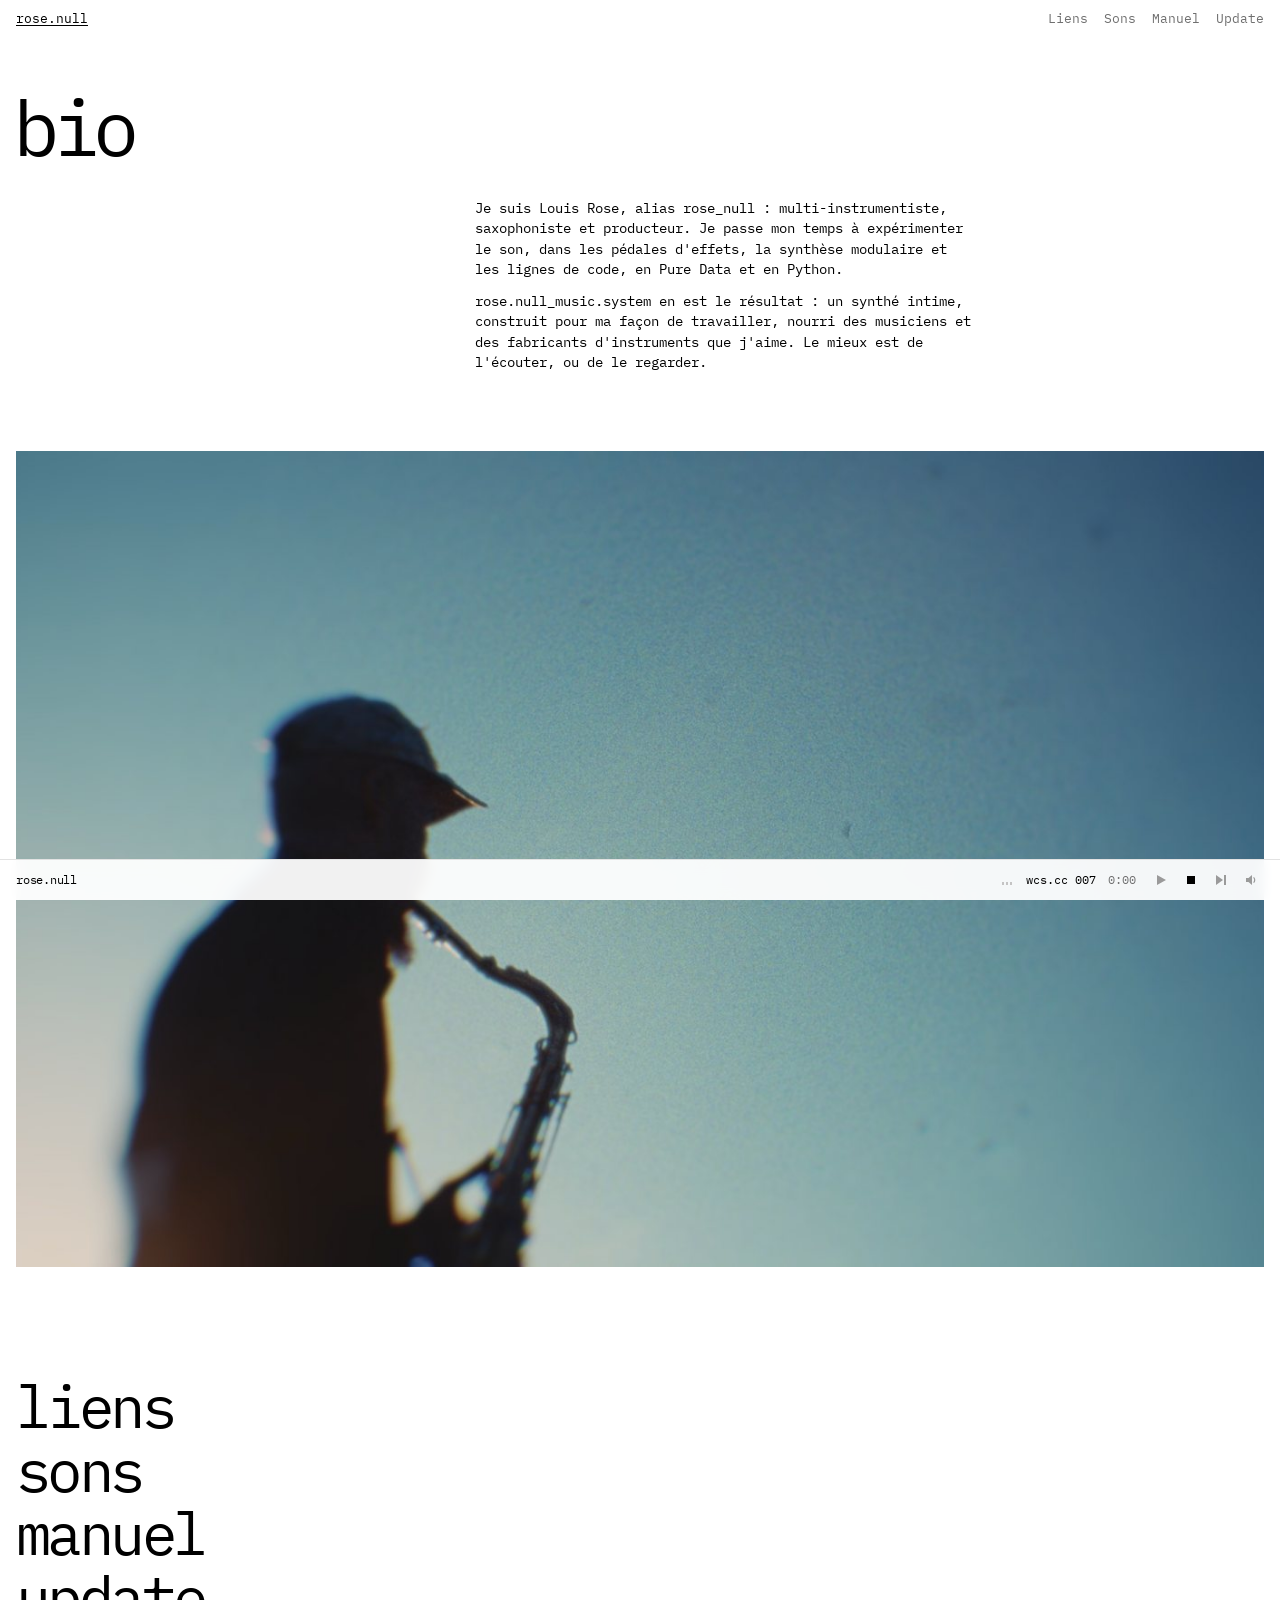
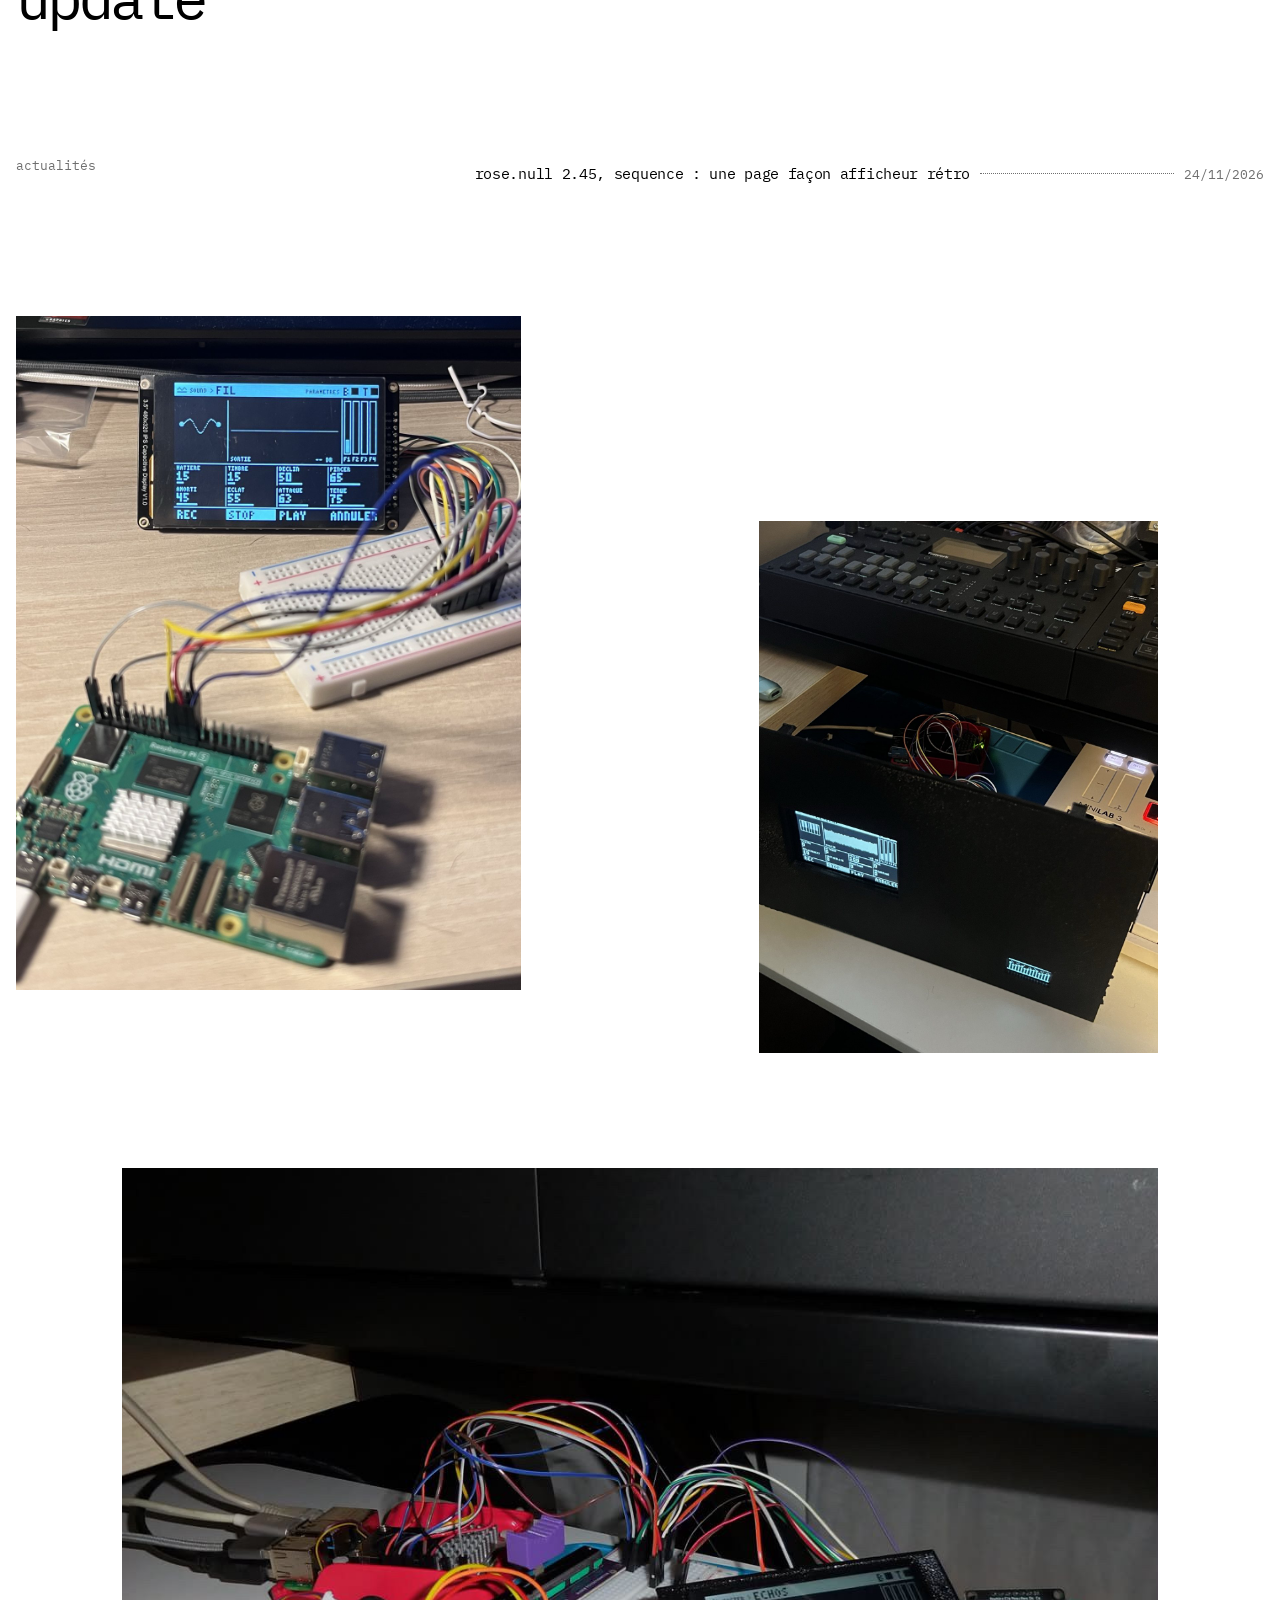
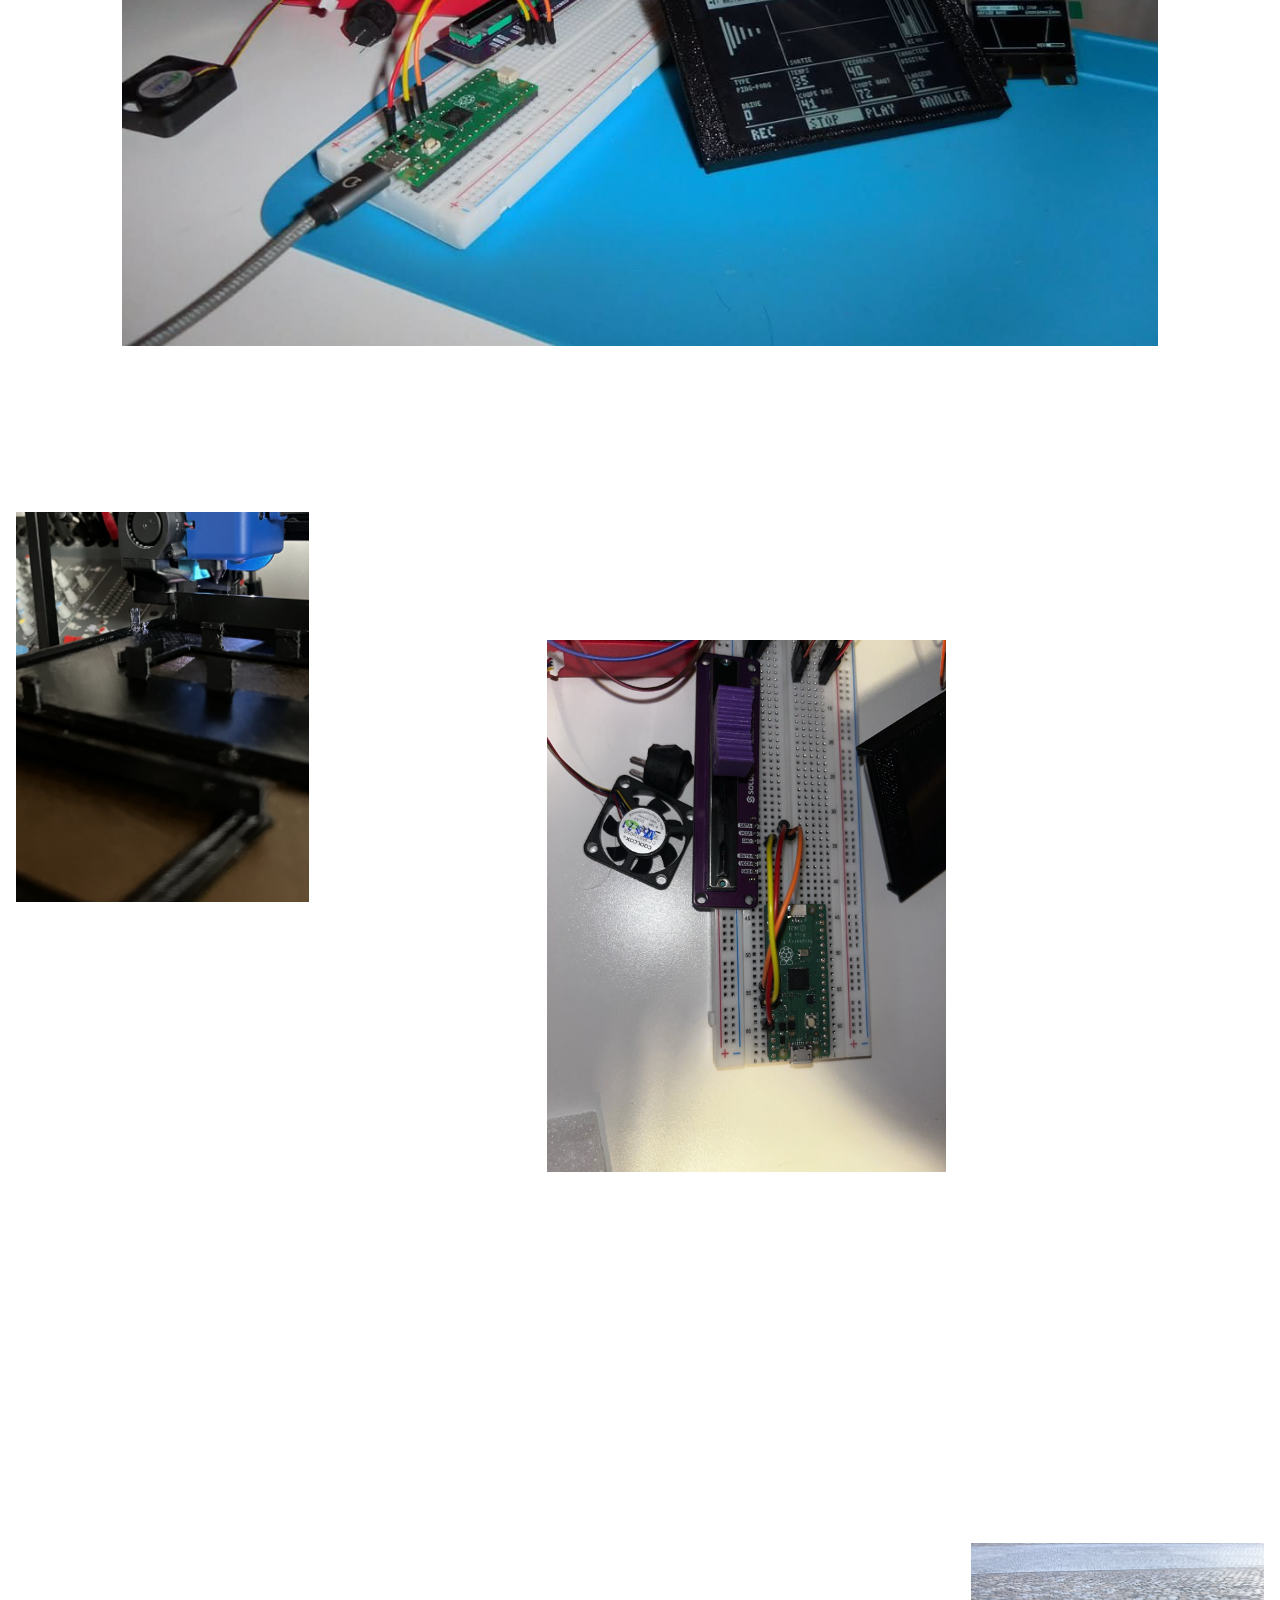
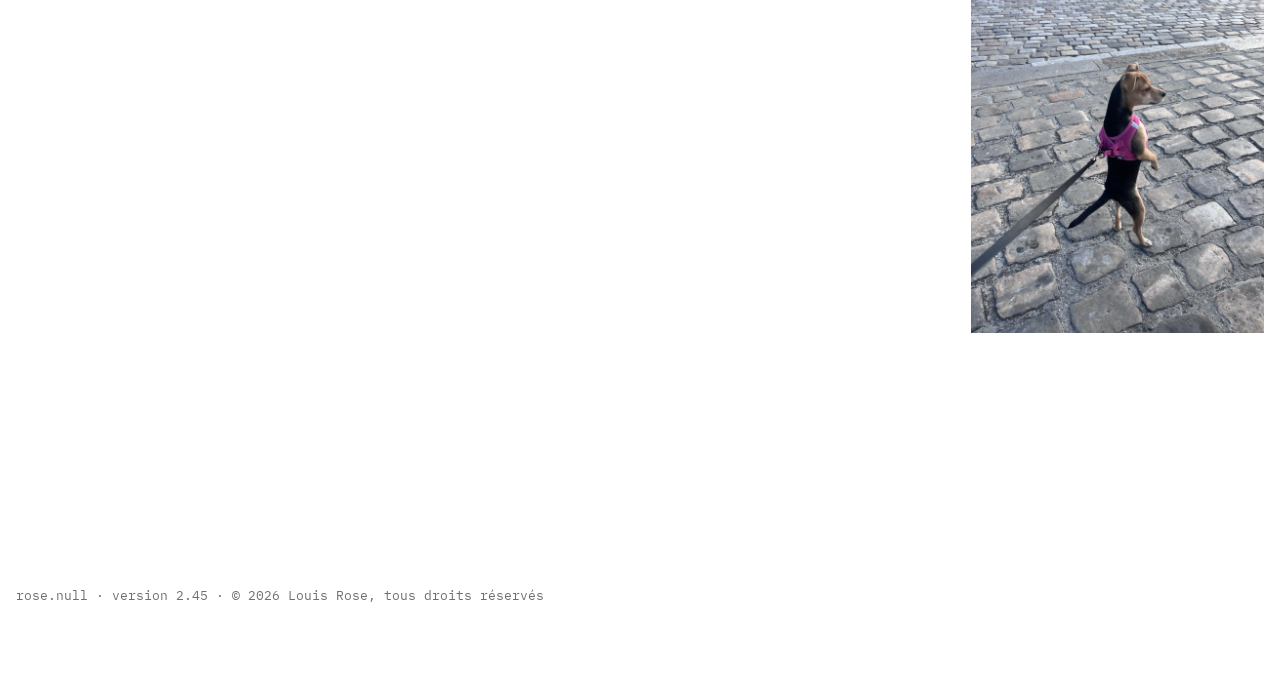
==== index.html @ 9fb41ffb "Site : vidéo Minor Proof, Lithium Radio Takeover Co-Authored-By: Claude Opus 5.5 <noreply@anthropic." ====
<!doctype html>
<html lang="fr">
<head>
<meta charset="utf-8">
<meta name="viewport" content="width=device-width, initial-scale=1, viewport-fit=cover">
<title>rose.null</title>
<meta name="description" content="rose.null : Louis Rose, musique et instrument en Pure Data.">
<meta name="robots" content="noai, noimageai">
<link rel="preconnect" href="https://fonts.googleapis.com"><link rel="preconnect" href="https://fonts.gstatic.com" crossorigin>
<link rel="stylesheet" href="https://fonts.googleapis.com/css2?family=IBM+Plex+Mono:ital,wght@0,400;0,600;1,400&display=swap">
<link rel="stylesheet" href="site.css?v=f50986a5">
</head>
<body>
<header class="haut"><nav aria-label="Pages"><a href="./" aria-current="page">rose.null</a><a href="./liens/">Liens</a><a href="./sons/">Sons</a><a href="./manuel/">Manuel</a><a href="./update/">Update</a></nav></header>
<style>
.barre-son { position: fixed; z-index: 30; left: 0; right: 0; bottom: 0; background: rgba(255,255,255,.94); -webkit-backdrop-filter: blur(6px); backdrop-filter: blur(6px);
  font-family: "IBM Plex Mono", ui-monospace, Consolas, monospace; font-size: 12px; color: #707070; box-shadow: 0 -1px 0 #e2e2e2;
  padding: 9px max(16px, env(safe-area-inset-right, 0px)) calc(9px + env(safe-area-inset-bottom, 0px)) max(16px, env(safe-area-inset-left, 0px)) }
.barre-son .fil { position: absolute; left: 0; top: -1px; height: 1px; width: 0; background: #ff5b1f; transition: width .25s linear }
.barre-son .in { max-width: 1320px; margin: 0 auto; display: flex; gap: 14px; align-items: center }
.barre-son .maison { color: #000; text-decoration: none; letter-spacing: -.02em }
.barre-son .maison:hover, .barre-son .maison:focus-visible { text-decoration: underline; text-underline-offset: 2px; outline: none }
.barre-son .lect { display: flex; align-items: center; gap: 12px; flex: 1; min-width: 0; justify-content: flex-end }
.barre-son .eq { display: inline-flex; gap: 2px; align-items: flex-end; height: 10px; width: 12px; flex: none }
.barre-son .eq i { display: block; width: 2px; height: 3px; background: #c4c4c4 }
.barre-son.joue .eq i { background: #000; animation: eq 0.9s ease-in-out infinite alternate }
.barre-son.joue .eq i:nth-child(2) { animation-duration: .7s } .barre-son.joue .eq i:nth-child(3) { animation-duration: 1.1s }
@keyframes eq { 0% { height: 2px } 100% { height: 10px } }
.barre-son .t { color: #000; min-width: 0; overflow: hidden; text-overflow: ellipsis; white-space: nowrap }
.barre-son .h { font-variant-numeric: tabular-nums; flex: none }
.barre-son .cmd { display: inline-flex; gap: 4px; flex: none }
.barre-son button { width: 26px; height: 22px; display: inline-grid; place-items: center; background: none; border: 0; padding: 0; color: #9a9a9a; cursor: pointer }
.barre-son button svg { width: 12px; height: 12px; fill: currentColor }
.barre-son button:hover, .barre-son button.on { color: #000 }
.barre-son button:focus-visible { outline: 1px solid #000 }
body { padding-bottom: calc(44px + env(safe-area-inset-bottom, 0px)) !important }
.ecran1 { height: calc(100svh - 44px - 40px - env(safe-area-inset-bottom, 0px)) !important }
@media (max-width: 520px) { .barre-son .h { display: none } }
@media (prefers-reduced-motion: reduce) { .barre-son.joue .eq i { animation: none; height: 7px } .barre-son .fil { transition: none } }
</style><div class="barre-son" role="region" aria-label="Accueil et son de fond"><span class="fil"></span><div class="in"><a class="maison" href="#" aria-label="Haut de la page">rose.null</a><div class="lect"><span class="eq" aria-hidden="true"><i></i><i></i><i></i></span><span class="t" aria-live="polite"></span><span class="h">0:00</span><span class="cmd"><button type="button" data-a="play" aria-label="Lecture" title="Lecture"><svg viewBox="0 0 12 12"><path d="M2 1l9 5-9 5z"/></svg></button><button type="button" data-a="stop" aria-label="Arrêt" title="Arrêt"><svg viewBox="0 0 12 12"><rect x="2" y="2" width="8" height="8"/></svg></button><button type="button" data-a="suivant" aria-label="Morceau suivant" title="Morceau suivant"><svg viewBox="0 0 12 12"><path d="M1 1l7 5-7 5z"/><rect x="9" y="1" width="2" height="10"/></svg></button><button type="button" data-a="muet" aria-label="Couper le son" title="Couper le son" aria-pressed="false"><svg viewBox="0 0 12 12"><path d="M1 4h2.5L7 1v10L3.5 8H1z"/><path d="M8.6 3.4a3.6 3.6 0 0 1 0 5.2" fill="none" stroke="currentColor" stroke-width="1.2"/></svg></button></span></div></div></div><script>(function () {
  var L = [{"f": "./medias/sons/wcs-cc-007.mp3", "t": "wcs.cc 007"}, {"f": "./medias/sons/wcs-cc-006.mp3", "t": "wcs.cc 006"}, {"f": "./medias/sons/wcs-cc-005.mp3", "t": "wcs.cc 005"}, {"f": "./medias/sons/wcs-cc-004.mp3", "t": "wcs.cc 004"}, {"f": "./medias/sons/vcs-cc-steam-004.mp3", "t": "vcs.cc steam 004"}, {"f": "./medias/sons/vcs-cc-reed-001.mp3", "t": "vcs.cc reed 001"}], z = document.querySelector('.barre-son'), t = z.querySelector('.t'), h = z.querySelector('.h'), fil = z.querySelector('.fil'), a = new Audio();
  a.preload = 'none'; a.volume = .55;
  function bt(n) { return z.querySelector('[data-a="' + n + '"]'); }
  function mn(x) { x = Math.max(0, Math.floor(x || 0)); return Math.floor(x / 60) + ':' + ('0' + x % 60).slice(-2); }
  var st = {}; try { st = JSON.parse(sessionStorage.getItem('rn-son-pos') || '{}'); } catch (e) {}
  var i = 0, reprise = st.t || 0, arret = false;
  try { arret = localStorage.getItem('rn-son') === 'off'; a.muted = localStorage.getItem('rn-son-muet') === '1'; } catch (e) {}
  function garde(k, v) { try { localStorage.setItem(k, v); } catch (e) {} }
  function charge(k) { i = (k + L.length) % L.length; a.src = L[i].f; t.textContent = L[i].t; h.textContent = '0:00'; fil.style.width = '0'; }
  function maj() { z.classList.toggle('joue', !a.paused); bt('play').classList.toggle('on', !a.paused); bt('stop').classList.toggle('on', a.paused);
    bt('muet').classList.toggle('on', a.muted); bt('muet').setAttribute('aria-pressed', String(a.muted)); }
  charge(st.i || 0); maj();
  a.addEventListener('loadedmetadata', function () { if (reprise && reprise < a.duration - 1) a.currentTime = reprise; reprise = 0; });
  a.addEventListener('timeupdate', function () { h.textContent = mn(a.currentTime) + (isFinite(a.duration) ? ' / ' + mn(a.duration) : '');
    fil.style.width = (isFinite(a.duration) && a.duration ? 100 * a.currentTime / a.duration : 0) + '%'; });
  a.addEventListener('ended', function () { charge(i + 1); a.play().catch(function () {}); });
  ['play', 'pause', 'volumechange'].forEach(function (ev) { a.addEventListener(ev, maj); });
  function lance() { if (!arret) a.play().catch(function () {}); }
  window.rnSon = { a: a, i: function () { return i; },
    joue: function (k, t) { arret = false; garde('rn-son', 'on'); if (k !== i) charge(k); if (t != null) { if (a.readyState > 0) a.currentTime = t; else reprise = t; } a.play().catch(function () {}); maj(); },
    stop: function () { arret = true; garde('rn-son', 'off'); a.pause(); a.currentTime = 0; maj(); } };
  function premier(e) { if (e.target.closest && e.target.closest('.barre-son button, [data-son]')) return;
    document.removeEventListener('pointerdown', premier, true); document.removeEventListener('keydown', premier, true); lance(); }
  document.addEventListener('pointerdown', premier, true); document.addEventListener('keydown', premier, true);
  lance();
  z.addEventListener('click', function (e) {
    var b = e.target.closest('button'); if (!b) return;
    var q = b.dataset.a;
    if (q === 'play') { arret = false; garde('rn-son', 'on'); a.play().catch(function () {}); }
    else if (q === 'stop') { arret = true; garde('rn-son', 'off'); a.pause(); a.currentTime = 0; }
    else if (q === 'suivant') { charge(i + 1); if (!arret) a.play().catch(function () {}); }
    else if (q === 'muet') { a.muted = !a.muted; garde('rn-son-muet', a.muted ? '1' : '0'); }
    maj();
  });
  window.addEventListener('pagehide', function () { try { sessionStorage.setItem('rn-son-pos', JSON.stringify({ i: i, t: a.currentTime })); } catch (e) {} });
})();</script><script>(function () {
  function media(e) { return e.target.closest && e.target.closest('img, video, audio, svg, .tab'); }
  document.addEventListener('contextmenu', function (e) { if (media(e)) e.preventDefault(); });
  document.addEventListener('dragstart', function (e) { if (media(e)) e.preventDefault(); });
})();</script>
<main class="acc">
<h1 class="cache">rose.null</h1>
<section class="sec" id="bio"><h2>bio</h2><div class="deux"><div></div><div><p>Je suis Louis Rose, alias rose_null : multi-instrumentiste, saxophoniste et producteur. Je passe mon temps à expérimenter le son, dans les pédales d&#x27;effets, la synthèse modulaire et les lignes de code, en Pure Data et en Python.</p><p>rose.null_music.system en est le résultat : un synthé intime, construit pour ma façon de travailler, nourri des musiciens et des fabricants d&#x27;instruments que j&#x27;aime. Le mieux est de l&#x27;écouter, ou de le regarder.</p></div></div></section>
<header class="ecran1"><figure class="photo"><a href="medias/photo-sax.jpg" target="_blank" rel="noopener" aria-label="Ouvrir en grand : Silhouette au saxophone"><img src="medias/photo-sax.jpg" alt="Silhouette au saxophone" loading="eager"></a></figure></header>
<nav class="ouv" aria-label="Pages"><ol class="sommaire"><li><a href="liens/" data-img="medias/liens/ecouter-01.jpg">liens</a></li><li><a href="sons/" data-img="">sons</a></li><li><a href="manuel/" data-img="[data-uri]">manuel</a></li><li><a href="update/" data-img="[data-uri]">update</a></li></ol></nav>
<section class="sec min" id="actualites"><div class="deux"><h2 class="etiq">actualités</h2><ol class="conduite"><li><a href="update/"><span class="k">rose.null 2.45, sequence : une page façon afficheur rétro</span><span class="pt"></span><span class="v">24/11/2026</span></a></li></ol></div></section>
<section class="pose" aria-label="Images"><figure class="q1"><a href="medias/prototype-ecran-pi5.jpg" target="_blank" rel="noopener" aria-label="Ouvrir en grand : Raspberry Pi 5 et écran 3,5 pouces"><img src="medias/prototype-ecran-pi5.jpg" alt="Raspberry Pi 5 et écran 3,5 pouces" loading="lazy"></a></figure><figure class="q2"><a href="medias/prototype-boitier.jpg" target="_blank" rel="noopener" aria-label="Ouvrir en grand : Le boîtier du prototype, écrans allumés, à côté du MiniLab 3"><img src="medias/prototype-boitier.jpg" alt="Le boîtier du prototype, écrans allumés, à côté du MiniLab 3" loading="lazy"></a></figure><figure class="q3"><a href="medias/prototype-montage-ecrans.jpg" target="_blank" rel="noopener" aria-label="Ouvrir en grand : Le montage complet : Raspberry Pi 5, Pico, fader, écran 3,5 pouces et écran 1,3 pouce"><img src="medias/prototype-montage-ecrans.jpg" alt="Le montage complet : Raspberry Pi 5, Pico, fader, écran 3,5 pouces et écran 1,3 pouce" loading="lazy"></a></figure><figure class="q4"><a href="medias/prototype-impression-3d.jpg" target="_blank" rel="noopener" aria-label="Ouvrir en grand : Impression 3D du boîtier"><img src="medias/prototype-impression-3d.jpg" alt="Impression 3D du boîtier" loading="lazy"></a></figure><figure class="q5"><a href="medias/prototype-fader-pico.jpg" target="_blank" rel="noopener" aria-label="Ouvrir en grand : Un fader relié au Raspberry Pi Pico, sur plaque d&#x27;essai"><img src="medias/prototype-fader-pico.jpg" alt="Un fader relié au Raspberry Pi Pico, sur plaque d&#x27;essai" loading="lazy"></a></figure><figure class="q6 vid"><a href="medias/video-glanes.mp4" target="_blank" rel="noopener" aria-label="Voir avec le son : Vidéo : LOOPER, les têtes GLANES sur la boucle"><video src="medias/video-glanes.mp4" autoplay muted loop playsinline preload="metadata" aria-hidden="true"></video></a></figure><figure class="q7"><a href="medias/photo-chien.jpg" target="_blank" rel="noopener" aria-label="Ouvrir en grand : Promenade"><img src="medias/photo-chien.jpg" alt="Promenade" loading="lazy"></a></figure></section>
</main>
<script>(function () {
  if (window.matchMedia('(prefers-reduced-motion: reduce)').matches) document.querySelectorAll('video').forEach(function (v) { v.removeAttribute('autoplay'); v.pause(); });
  if (!window.matchMedia('(hover: hover)').matches) return;
  var a = document.createElement('div'), im = document.createElement('img'); a.className = 'apercu'; im.alt = ''; a.appendChild(im); document.body.appendChild(a);
  var x = 0, y = 0, tx = 0, ty = 0, anime = false, doux = !window.matchMedia('(prefers-reduced-motion: reduce)').matches;
  function cible() { return innerWidth - a.offsetWidth / 2 - 24; }
  function pas() { tx += (x - tx) * (doux ? .2 : 1); ty += (y - ty) * (doux ? .2 : 1); a.style.left = tx + 'px'; a.style.top = ty + 'px';
    if (Math.abs(x - tx) + Math.abs(y - ty) > .5) requestAnimationFrame(pas); else anime = false; }
  document.querySelectorAll('[data-img]').forEach(function (l) {
    if (!l.dataset.img) return;
    l.addEventListener('mouseenter', function (e) { im.src = l.dataset.img; x = tx = cible(); y = ty = e.clientY; a.classList.add('on'); pas(); });
    l.addEventListener('mousemove', function (e) { y = e.clientY; x = cible(); if (!anime) { anime = true; requestAnimationFrame(pas); } });
    l.addEventListener('mouseleave', function () { a.classList.remove('on'); });
  });
})();</script>
<footer class="pied">rose.null · version 2.45 · © 2026 Louis Rose, tous droits réservés</footer>
</body>
</html>
---- site.css ----
/* rose.null — site. Papier blanc, une seule police façon code (mono) en petit corps, le nom en grandes capitales
   géométriques sur la première image ; ensuite des images de tailles différentes posées librement, avec beaucoup de blanc. */
:root { --bg: #ffffff; --encre: #000000; --doux: #6f6f6f; --c4: #ff5b1f;
  --texte: "IBM Plex Mono", ui-monospace, "Cascadia Mono", Consolas, monospace; --nom: "Jost", "Futura", "Century Gothic", "Avenir Next", sans-serif;
  color-scheme: light }
* { box-sizing: border-box }
body { margin: 0; background: var(--bg); color: var(--encre); font-family: var(--texte); font-size: 13px; line-height: 1.45;
  padding: env(safe-area-inset-top, 0px) max(16px, env(safe-area-inset-right, 0px)) 0 max(16px, env(safe-area-inset-left, 0px)) }
a { color: inherit; text-decoration: none }
a:hover, a:focus-visible { text-decoration: underline; text-underline-offset: 2px; outline: none }
.haut { position: sticky; top: env(safe-area-inset-top, 0px); z-index: 5; background: var(--bg); text-align: center; padding-block: 9px }
body::before { content: ""; position: fixed; inset: 0 0 auto; height: env(safe-area-inset-top, 0px); z-index: 10; background: var(--bg) }
.haut nav { display: inline-flex; gap: 6px 10px; flex-wrap: wrap; justify-content: center }
.haut nav a[aria-current] { text-decoration: underline; text-underline-offset: 2px }
.son { font: inherit; background: none; border: 0; padding: 0; color: var(--doux); cursor: pointer }
.son.joue { color: var(--encre) } .son:focus-visible { outline: 1px solid var(--encre); outline-offset: 2px }
.son .t { max-width: 22ch; display: inline-block; overflow: hidden; text-overflow: ellipsis; white-space: nowrap; vertical-align: bottom }
main { max-width: 1320px; margin: 0 auto }
.majuscules { font-weight: 600; text-transform: uppercase }
/* ouverture : la première image au centre, le nom posé dessus */
.ouverture { position: relative; min-height: calc(100svh - 40px); display: grid; place-items: center; margin: 0 }
.ouverture figure { margin: 0; width: min(46vw, 560px); line-height: 0 }
.ouverture img, .ouverture video { width: 100%; height: auto; display: block }
.cache { position: absolute !important; width: 1px; height: 1px; overflow: hidden; clip-path: inset(50%); white-space: nowrap }
.ouverture h1 img.titre { width: min(80vw, 900px); height: auto; display: inline-block }
.ouverture h1 { position: absolute; inset: 50% 0 auto; transform: translateY(-50%); margin: 0; text-align: center; pointer-events: none;
  font-family: var(--texte); font-weight: 400; font-size: clamp(36px, 8vw, 116px); line-height: 1; letter-spacing: -.02em; text-transform: uppercase }
/* actualités · bio · liens : trois blocs centrés, petits */
.bandeau { display: flex; justify-content: center; gap: 40px clamp(32px, 8vw, 120px); flex-wrap: wrap; text-align: center; padding-block: 56px 72px }
.bandeau .col { width: min(100%, 260px) }
.bandeau .bio { width: min(100%, 360px) }
.bandeau h2 { margin: 0 0 12px; font-size: 13px; font-weight: 600; text-transform: uppercase }
.bandeau ol { list-style: none; margin: 0; padding: 0; display: grid; gap: 10px }
.bandeau .d { display: block; font-style: italic; color: var(--doux) }
.bandeau .bio p { margin: 0 0 10px }
.bandeau .tous { display: inline-block; margin-top: 14px; font-style: italic }
/* les autres images : tailles et places différentes, rien d'aligné */
.compo { display: grid; grid-template-columns: repeat(12, minmax(0, 1fr)); gap: 0 clamp(12px, 2vw, 28px); padding-bottom: 120px }
.compo figure { margin: 0 0 clamp(40px, 7vw, 110px); line-height: 0; min-width: 0 }
.compo img, .compo video { width: 100%; height: auto; display: block }
.compo .vid { aspect-ratio: 5 / 4; overflow: hidden }
.compo .vid video { height: 100%; object-fit: cover }
.p1 { grid-column: 2 / span 4 }
.p2 { grid-column: 8 / span 4; margin-top: 12vw !important }
.p3 { grid-column: 5 / span 3 }
.p4 { grid-column: 9 / span 3; margin-top: 6vw !important }
/* page liens (20/11) : même langage que l'accueil — grands titres de partie, lignes à points de conduite, l'image au survol */
.cl .sec h2 { margin-bottom: 3vh }
.cl .ouv { padding-block: 3vh 0 } .cl .ouv + .sec { border-top: 0; padding-top: 4vh }
.cl .deux > .compte { color: var(--doux) }
.cl .conduite a { transition: opacity .2s }
.cl .conduite:hover a { opacity: .25 } .cl .conduite a:hover, .cl .conduite a:focus-visible { opacity: 1 }
.cl .conduite .n { color: var(--doux); width: 2.4em; flex: none; font-size: 12px }
.cl .conduite a:hover .n { color: var(--c4) }
.cl .conduite .ic { width: 2.4em; flex: none } .cl .conduite .ic svg { width: 16px; height: 16px; transform: translateY(2px) }
.cl .conduite .v { font-style: italic }
.cl .mini { display: none }
.apercu { position: fixed; z-index: 20; left: 0; top: 0; pointer-events: none; opacity: 0; transition: opacity .2s; width: 280px;
  transform: translate(-50%, -50%); line-height: 0 }
.apercu.on { opacity: 1 } .apercu img { width: 100%; height: auto; display: block }
@media (hover: none), (max-width: 760px) {
  .cl .mini { display: block; width: 40px; height: 40px; object-fit: cover; flex: none }
  .cl .conduite .n { display: none } .cl .conduite .v { display: none } .cl .conduite .pt { display: none }
  .cl .conduite a { align-items: center; gap: 14px } .cl .deux > .compte { display: none }
  .cl .conduite:hover a { opacity: 1 } .apercu { display: none } }
@media (prefers-reduced-motion: reduce) { .cl .conduite a, .apercu { transition: none } }
.pied { text-align: center; padding-block: 24px 36px; color: var(--doux) }
@media (max-width: 760px) {
  .ouverture figure { width: min(78vw, 420px) }
  .p1, .p2, .p3, .p4 { grid-column: 2 / span 10; margin-top: 0 !important }
  .p2, .p4 { grid-column: 4 / span 9 } .p3 { grid-column: 1 / span 8 } }
/* 20/11 : même langage que le manuel — menu en une ligne (non fixé), mots géants, lignes à points de conduite, images posées */
.haut { position: static; text-align: left; padding-block: 10px; max-width: 1320px; margin: 0 auto }
.haut nav { display: flex; width: 100%; gap: 6px 16px; justify-content: flex-start; color: var(--doux) }
.haut nav a:first-child { margin-right: auto; color: var(--encre) }
.haut nav a[aria-current] { color: var(--encre) }
main.acc { max-width: 1320px }
.acc .ouv { padding-block: 3vh 9vh; display: grid; grid-template-columns: minmax(0, 7fr) minmax(0, 5fr); gap: 24px 48px; align-items: end }
.acc .ouv .titre { grid-column: 1 / -1; display: flex; justify-content: space-between; color: var(--doux); border-bottom: 1px solid var(--encre); padding-bottom: 8px }
.acc .sommaire { list-style: none; margin: 0; padding: 0 }
.acc .sommaire a { display: flex; align-items: baseline; gap: .4em; font-size: clamp(34px, 6vw, 88px); line-height: .95; letter-spacing: -.06em; transition: opacity .2s; text-decoration: none }
.acc .sommaire .n { font-size: 13px; letter-spacing: 0; color: var(--doux); width: 2.6em; flex: none }
.acc .sommaire:hover a { opacity: .15 } .acc .sommaire a:hover, .acc .sommaire a:focus-visible { opacity: 1 }
.acc .sommaire a:hover .n { color: var(--c4) }
.acc .photo { margin: 0; line-height: 0 }
.acc .photo img, .acc .photo video { width: 100%; height: auto; display: block }
.acc .sec { border-top: 1px solid var(--encre); padding-block: 6vh 3vh }
.acc .sec h2 { margin: 0 0 4vh; font-weight: 400; font-size: clamp(32px, 6vw, 88px); line-height: .9; letter-spacing: -.075em; margin-left: -.04em }
.acc .deux { display: grid; grid-template-columns: minmax(0, 4fr) minmax(0, 8fr); gap: 24px 64px }
.acc .deux p { margin: 0 0 12px; font-size: 14px; max-width: 62ch }
.conduite { list-style: none; margin: 0; padding: 0 }
.conduite li a, .conduite li > span { display: flex; align-items: baseline; gap: 10px; padding: 6px 0; text-decoration: none }
.conduite .k { font-size: clamp(14px, 1.2vw, 16px); letter-spacing: -.02em; min-width: 0; overflow-wrap: anywhere }
.conduite .pt { flex: 1; border-bottom: 1px dotted var(--doux); transform: translateY(-5px); min-width: 24px }
.conduite .v { color: var(--doux); white-space: nowrap }
.conduite a:hover .k { text-decoration: underline; text-underline-offset: 3px }
.acc .pose { display: flex; flex-wrap: wrap; gap: 64px 5%; align-items: flex-start; padding-block: 9vh 14vh; border-top: 1px solid var(--encre) }
.acc .pose figure { margin: 0; line-height: 0 }
.acc .pose img, .acc .pose video { width: 100%; height: auto; display: block }
.acc .pose .vid { aspect-ratio: 5 / 4; overflow: hidden } .acc .pose .vid video { height: 100%; object-fit: cover }
.pied { text-align: left; max-width: 1320px; margin: 0 auto; border-top: 1px solid var(--encre); padding-block: 12px 36px }
@media (max-width: 860px) {
  .acc .ouv, .acc .deux { grid-template-columns: minmax(0, 1fr) }
  }
@media (hover: none) { .acc .sommaire:hover a { opacity: 1 } }
/* accueil épuré (20/11) : moins de traits, moins de numéros, plus d'air */
main.acc:not(.cl) .ouv { padding-block: 10vh 16vh; gap: 48px 64px }
main.acc:not(.cl) .sommaire a { font-size: clamp(30px, 4.6vw, 64px); line-height: 1.08 }
.acc .sec.min { border-top: 0; padding-block: 0 14vh }
.acc .sec h2.etiq { margin: 0; font-size: 13px; font-weight: 400; color: var(--doux); letter-spacing: 0; line-height: 1.5 }
main.acc:not(.cl) .pose { border-top: 0; padding-top: 0; display: grid; grid-template-columns: repeat(12, minmax(0, 1fr)); gap: 0 clamp(12px, 2vw, 28px); align-items: start }
main.acc:not(.cl) .pose figure { width: auto; margin: 0 0 clamp(56px, 9vw, 140px) }
.pose .q1 { grid-column: 1 / span 5 }
.pose .q2 { grid-column: 8 / span 4; margin-top: 16vw !important }
.pose .q3 { grid-column: 2 / span 10 }
.pose .q4 { grid-column: 1 / span 3; margin-top: 4vw !important }
.pose .q5 { grid-column: 6 / span 4; margin-top: 14vw !important }
.pose .q6 { grid-column: 3 / span 6 }
.pose .q7 { grid-column: 10 / span 3; margin-top: 20vw !important }
@media (max-width: 860px) {
  main.acc:not(.cl) .pose figure { margin-top: 0 !important }
  .pose .q1, .pose .q3, .pose .q6 { grid-column: 1 / -1 } .pose .q2, .pose .q5 { grid-column: 4 / -1 } .pose .q4, .pose .q7 { grid-column: 1 / span 9 } }
/* l'image d'abord (20/11) : elle remplit le premier écran ; les mots viennent en descendant */
.ecran1 { height: calc(100svh - 44px); margin: 0 0 12vh }
.ecran1 .photo { height: 100%; margin: 0 }
.ecran1 .photo a { display: block; height: 100% }
.ecran1 .photo img, .ecran1 .photo video { width: 100%; height: 100%; object-fit: cover; object-position: 30% 50%; display: block }
main.acc:not(.cl) .ouv { display: block; padding-block: 0 14vh }
.pied { border-top: 0; color: var(--doux) }
.acc > #bio:first-of-type, .acc #bio { border-top: 0 } .acc #bio { margin-bottom: 40px }
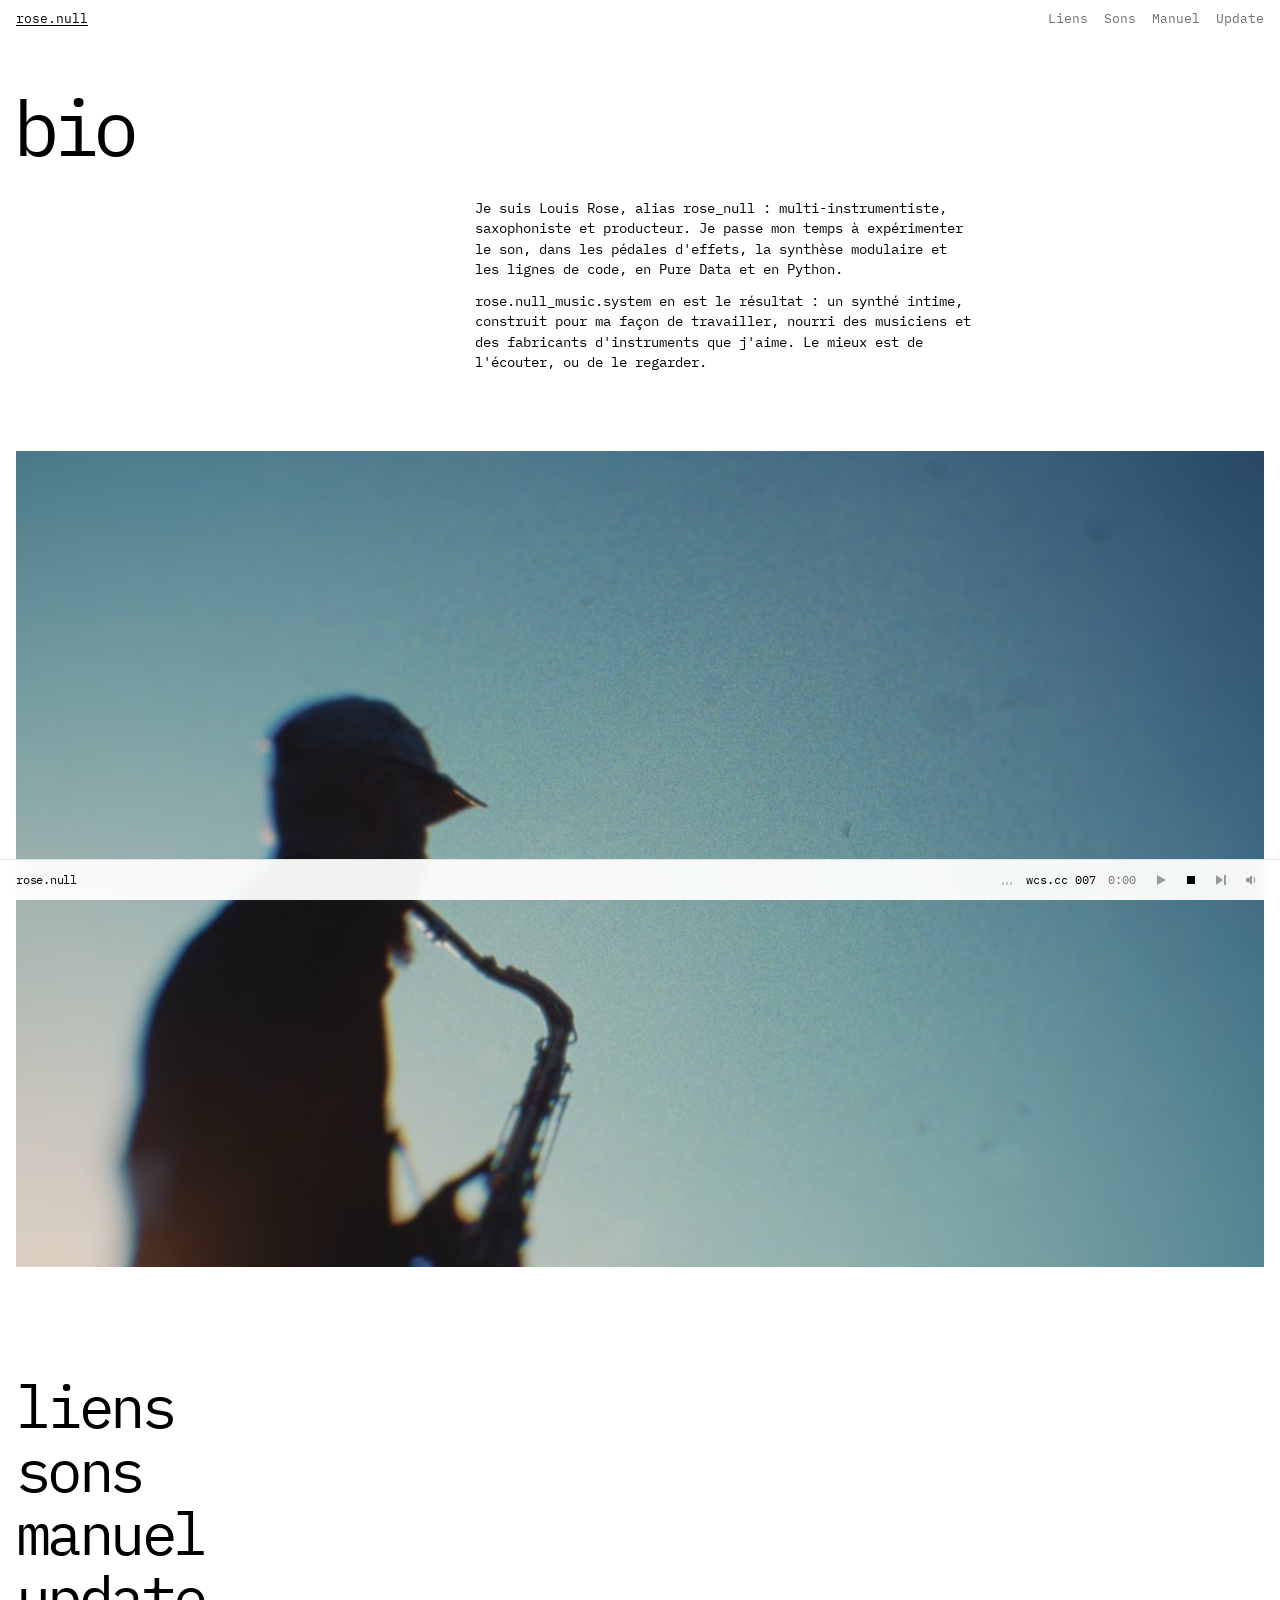
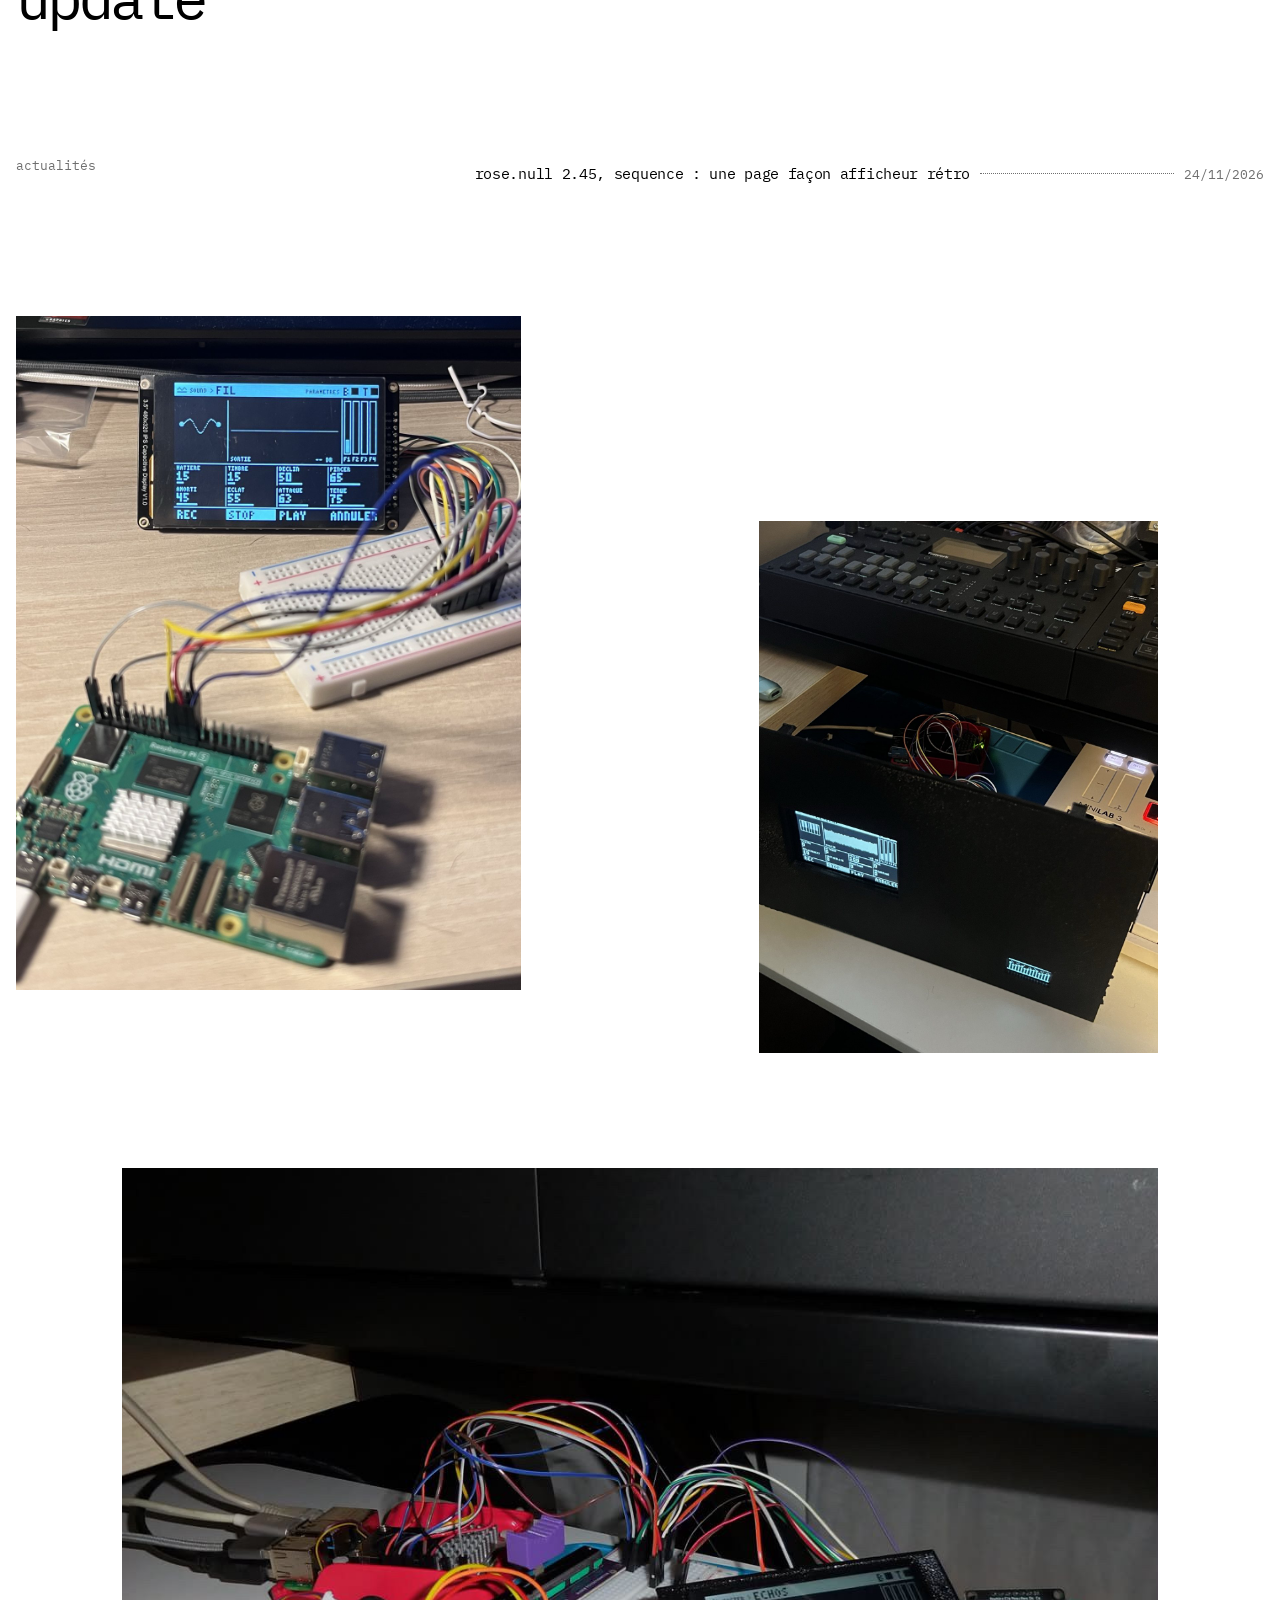
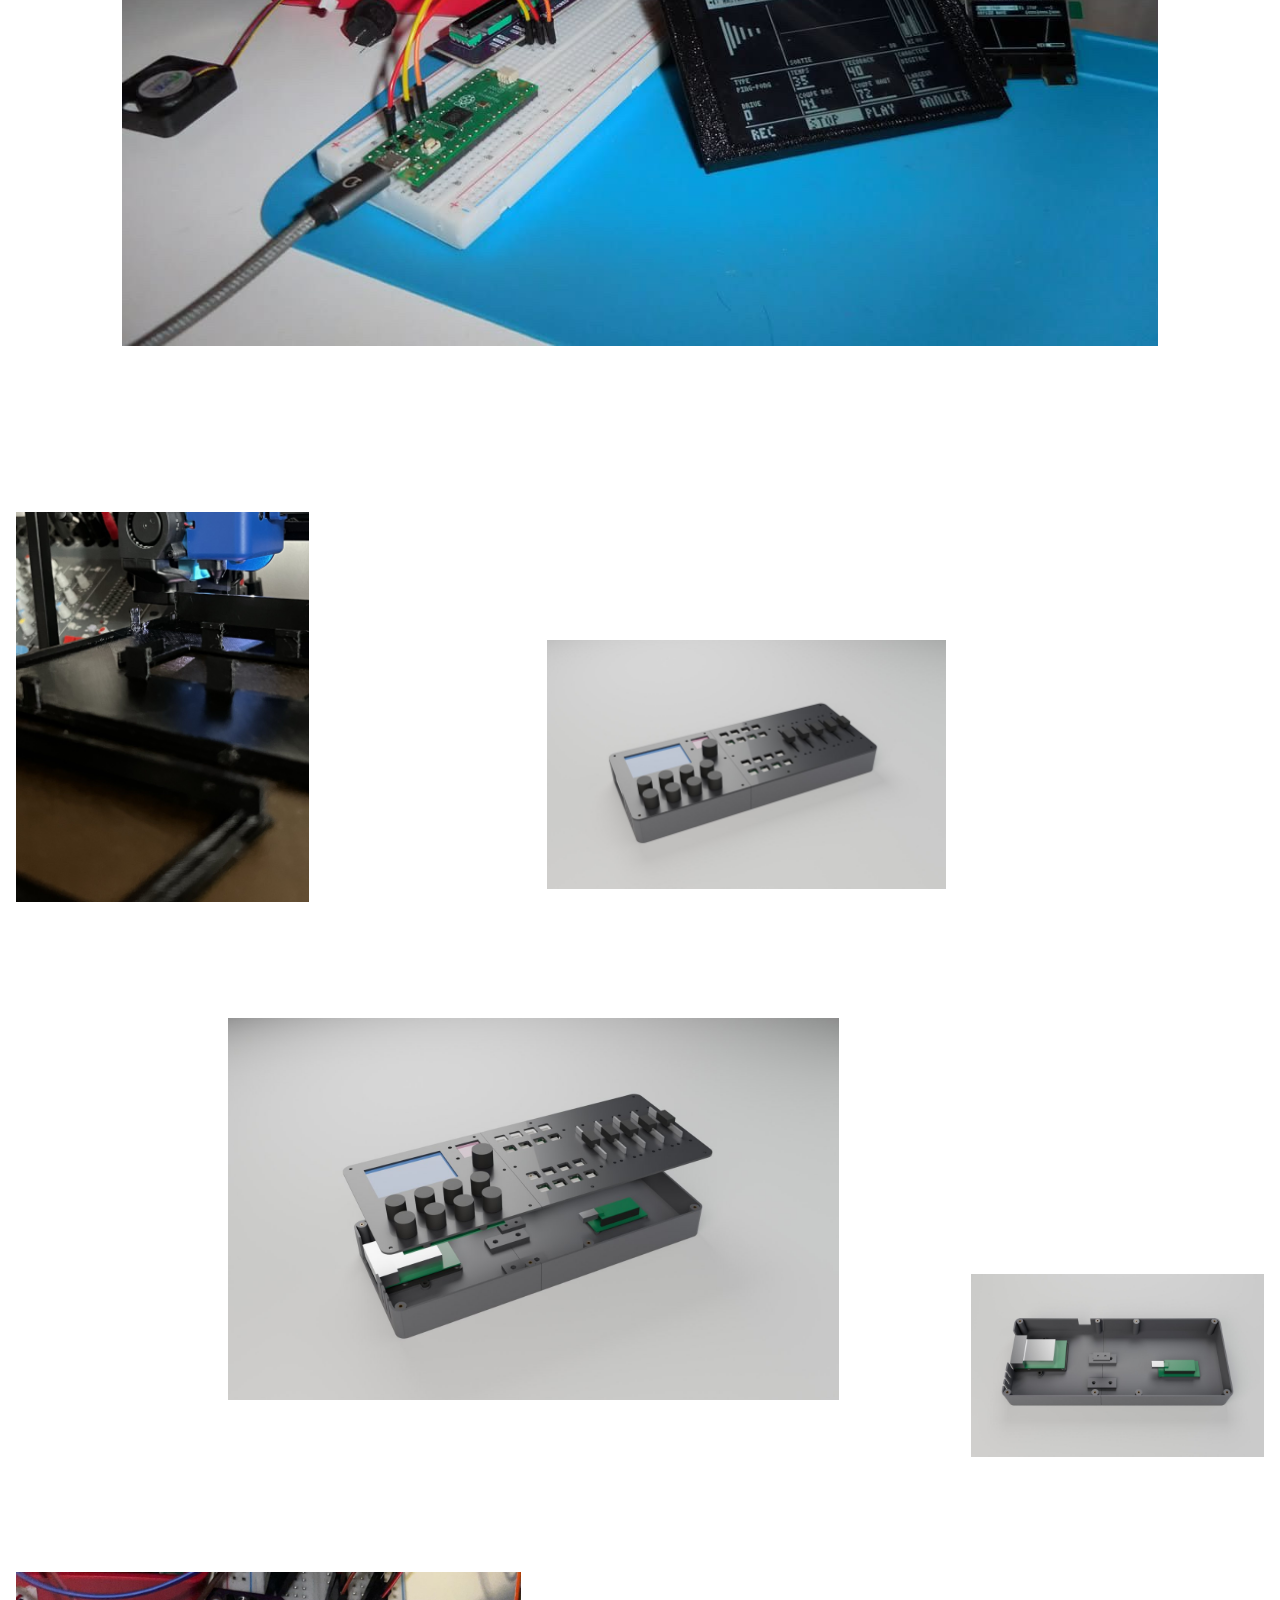
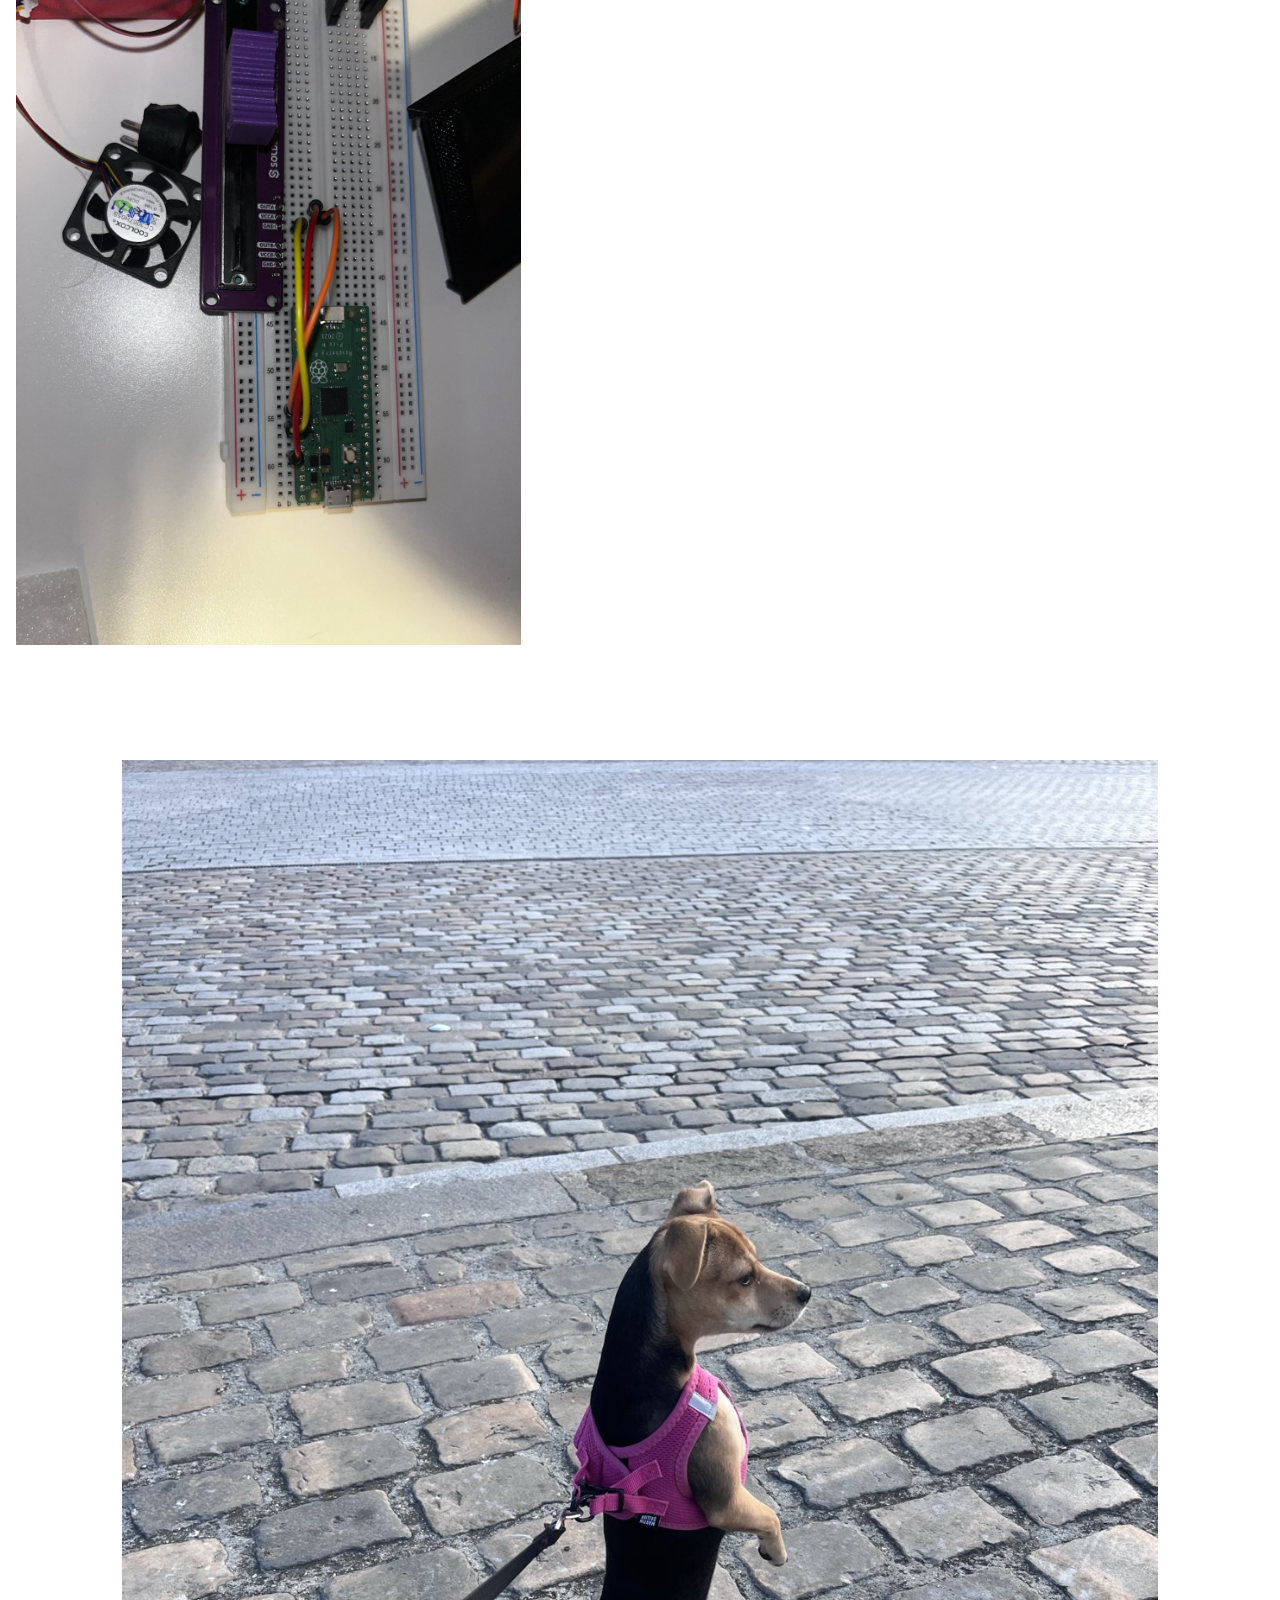
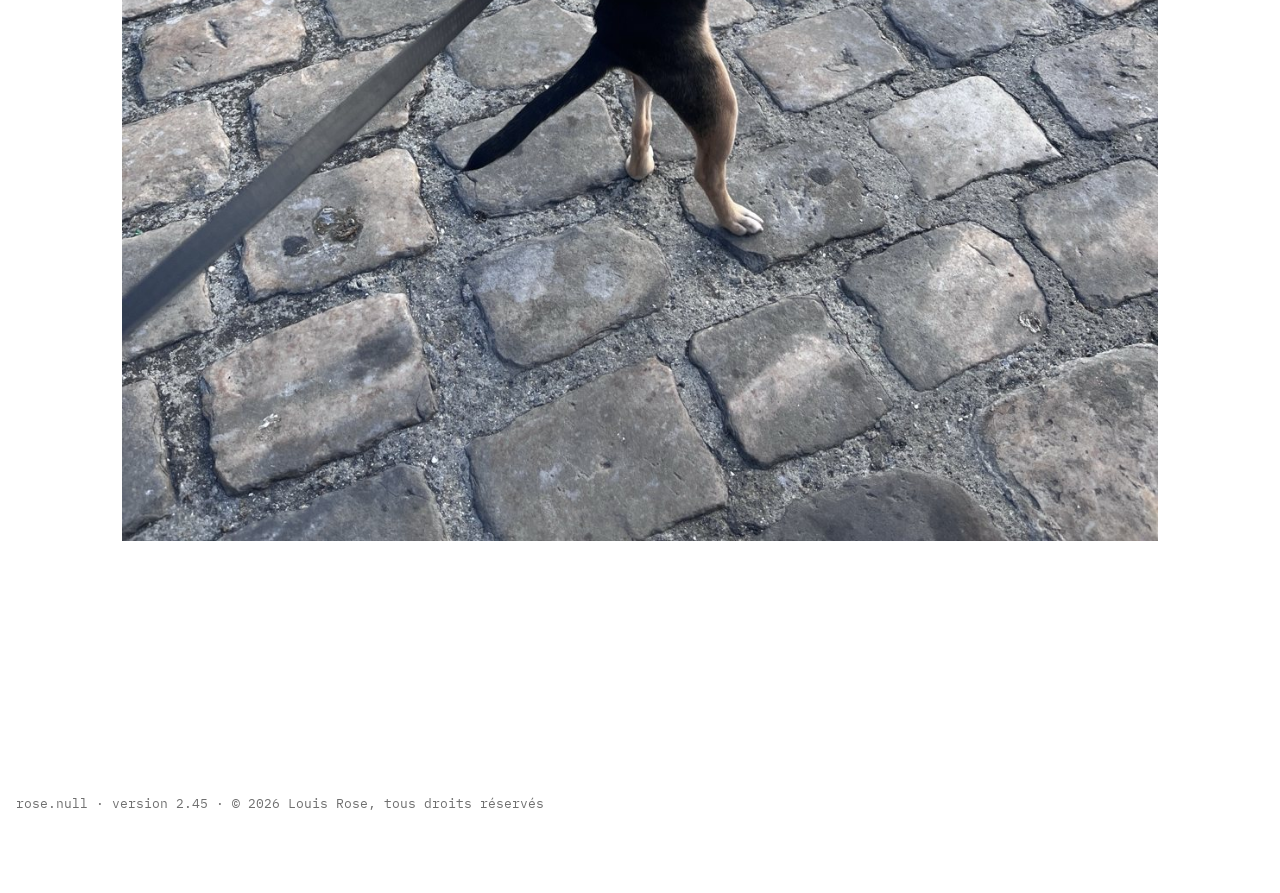
==== commit 077bfef2: "Accueil : rendus 3D du boîtier (fermé, éclaté, intérieur)" ====
--- a/index.html
+++ b/index.html
@@ -84,7 +84,7 @@
 <header class="ecran1"><figure class="photo"><a href="medias/photo-sax.jpg" target="_blank" rel="noopener" aria-label="Ouvrir en grand : Silhouette au saxophone"><img src="medias/photo-sax.jpg" alt="Silhouette au saxophone" loading="eager"></a></figure></header>
 <nav class="ouv" aria-label="Pages"><ol class="sommaire"><li><a href="liens/" data-img="medias/liens/ecouter-01.jpg">liens</a></li><li><a href="sons/" data-img="">sons</a></li><li><a href="manuel/" data-img="[data-uri]">manuel</a></li><li><a href="update/" data-img="[data-uri]">update</a></li></ol></nav>
 <section class="sec min" id="actualites"><div class="deux"><h2 class="etiq">actualités</h2><ol class="conduite"><li><a href="update/"><span class="k">rose.null 2.45, sequence : une page façon afficheur rétro</span><span class="pt"></span><span class="v">24/11/2026</span></a></li></ol></div></section>
-<section class="pose" aria-label="Images"><figure class="q1"><a href="medias/prototype-ecran-pi5.jpg" target="_blank" rel="noopener" aria-label="Ouvrir en grand : Raspberry Pi 5 et écran 3,5 pouces"><img src="medias/prototype-ecran-pi5.jpg" alt="Raspberry Pi 5 et écran 3,5 pouces" loading="lazy"></a></figure><figure class="q2"><a href="medias/prototype-boitier.jpg" target="_blank" rel="noopener" aria-label="Ouvrir en grand : Le boîtier du prototype, écrans allumés, à côté du MiniLab 3"><img src="medias/prototype-boitier.jpg" alt="Le boîtier du prototype, écrans allumés, à côté du MiniLab 3" loading="lazy"></a></figure><figure class="q3"><a href="medias/prototype-montage-ecrans.jpg" target="_blank" rel="noopener" aria-label="Ouvrir en grand : Le montage complet : Raspberry Pi 5, Pico, fader, écran 3,5 pouces et écran 1,3 pouce"><img src="medias/prototype-montage-ecrans.jpg" alt="Le montage complet : Raspberry Pi 5, Pico, fader, écran 3,5 pouces et écran 1,3 pouce" loading="lazy"></a></figure><figure class="q4"><a href="medias/prototype-impression-3d.jpg" target="_blank" rel="noopener" aria-label="Ouvrir en grand : Impression 3D du boîtier"><img src="medias/prototype-impression-3d.jpg" alt="Impression 3D du boîtier" loading="lazy"></a></figure><figure class="q5"><a href="medias/prototype-fader-pico.jpg" target="_blank" rel="noopener" aria-label="Ouvrir en grand : Un fader relié au Raspberry Pi Pico, sur plaque d&#x27;essai"><img src="medias/prototype-fader-pico.jpg" alt="Un fader relié au Raspberry Pi Pico, sur plaque d&#x27;essai" loading="lazy"></a></figure><figure class="q6 vid"><a href="medias/video-glanes.mp4" target="_blank" rel="noopener" aria-label="Voir avec le son : Vidéo : LOOPER, les têtes GLANES sur la boucle"><video src="medias/video-glanes.mp4" autoplay muted loop playsinline preload="metadata" aria-hidden="true"></video></a></figure><figure class="q7"><a href="medias/photo-chien.jpg" target="_blank" rel="noopener" aria-label="Ouvrir en grand : Promenade"><img src="medias/photo-chien.jpg" alt="Promenade" loading="lazy"></a></figure></section>
+<section class="pose" aria-label="Images"><figure class="q1"><a href="medias/prototype-ecran-pi5.jpg" target="_blank" rel="noopener" aria-label="Ouvrir en grand : Raspberry Pi 5 et écran 3,5 pouces"><img src="medias/prototype-ecran-pi5.jpg" alt="Raspberry Pi 5 et écran 3,5 pouces" loading="lazy"></a></figure><figure class="q2"><a href="medias/prototype-boitier.jpg" target="_blank" rel="noopener" aria-label="Ouvrir en grand : Le boîtier du prototype, écrans allumés, à côté du MiniLab 3"><img src="medias/prototype-boitier.jpg" alt="Le boîtier du prototype, écrans allumés, à côté du MiniLab 3" loading="lazy"></a></figure><figure class="q3"><a href="medias/prototype-montage-ecrans.jpg" target="_blank" rel="noopener" aria-label="Ouvrir en grand : Le montage complet : Raspberry Pi 5, Pico, fader, écran 3,5 pouces et écran 1,3 pouce"><img src="medias/prototype-montage-ecrans.jpg" alt="Le montage complet : Raspberry Pi 5, Pico, fader, écran 3,5 pouces et écran 1,3 pouce" loading="lazy"></a></figure><figure class="q4"><a href="medias/prototype-impression-3d.jpg" target="_blank" rel="noopener" aria-label="Ouvrir en grand : Impression 3D du boîtier"><img src="medias/prototype-impression-3d.jpg" alt="Impression 3D du boîtier" loading="lazy"></a></figure><figure class="q5"><a href="medias/boitier-3d-ferme.jpg" target="_blank" rel="noopener" aria-label="Ouvrir en grand : Rendu 3D du boîtier : écran, boutons rotatifs, seize touches, cinq faders"><img src="medias/boitier-3d-ferme.jpg" alt="Rendu 3D du boîtier : écran, boutons rotatifs, seize touches, cinq faders" loading="lazy"></a></figure><figure class="q6"><a href="medias/boitier-3d-eclate.jpg" target="_blank" rel="noopener" aria-label="Ouvrir en grand : Rendu 3D du boîtier en vue éclatée, la façade au-dessus du fond"><img src="medias/boitier-3d-eclate.jpg" alt="Rendu 3D du boîtier en vue éclatée, la façade au-dessus du fond" loading="lazy"></a></figure><figure class="q7"><a href="medias/boitier-3d-interieur.jpg" target="_blank" rel="noopener" aria-label="Ouvrir en grand : Rendu 3D de l&#x27;intérieur du boîtier, les cartes en place"><img src="medias/boitier-3d-interieur.jpg" alt="Rendu 3D de l&#x27;intérieur du boîtier, les cartes en place" loading="lazy"></a></figure><figure class="q1"><a href="medias/prototype-fader-pico.jpg" target="_blank" rel="noopener" aria-label="Ouvrir en grand : Un fader relié au Raspberry Pi Pico, sur plaque d&#x27;essai"><img src="medias/prototype-fader-pico.jpg" alt="Un fader relié au Raspberry Pi Pico, sur plaque d&#x27;essai" loading="lazy"></a></figure><figure class="q2 vid"><a href="medias/video-glanes.mp4" target="_blank" rel="noopener" aria-label="Voir avec le son : Vidéo : LOOPER, les têtes GLANES sur la boucle"><video src="medias/video-glanes.mp4" autoplay muted loop playsinline preload="metadata" aria-hidden="true"></video></a></figure><figure class="q3"><a href="medias/photo-chien.jpg" target="_blank" rel="noopener" aria-label="Ouvrir en grand : Promenade"><img src="medias/photo-chien.jpg" alt="Promenade" loading="lazy"></a></figure></section>
 </main>
 <script>(function () {
   if (window.matchMedia('(prefers-reduced-motion: reduce)').matches) document.querySelectorAll('video').forEach(function (v) { v.removeAttribute('autoplay'); v.pause(); });
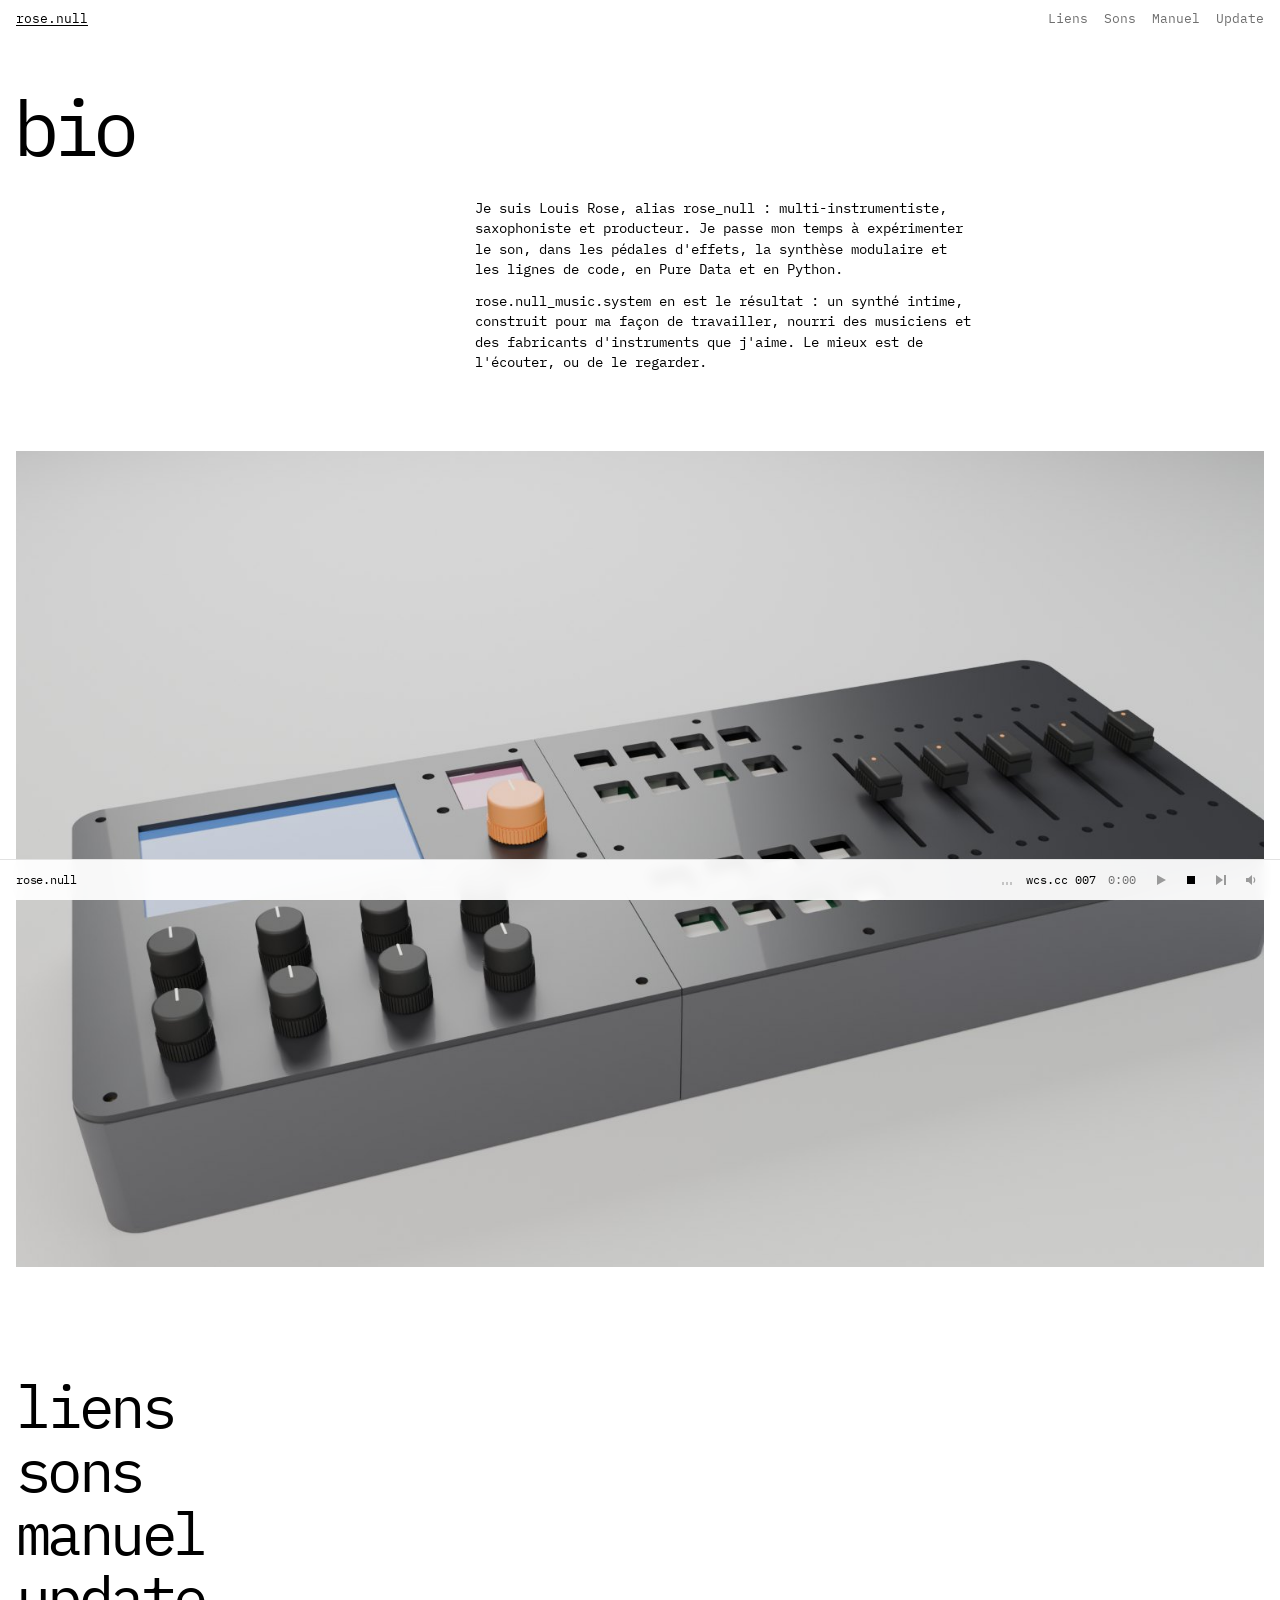
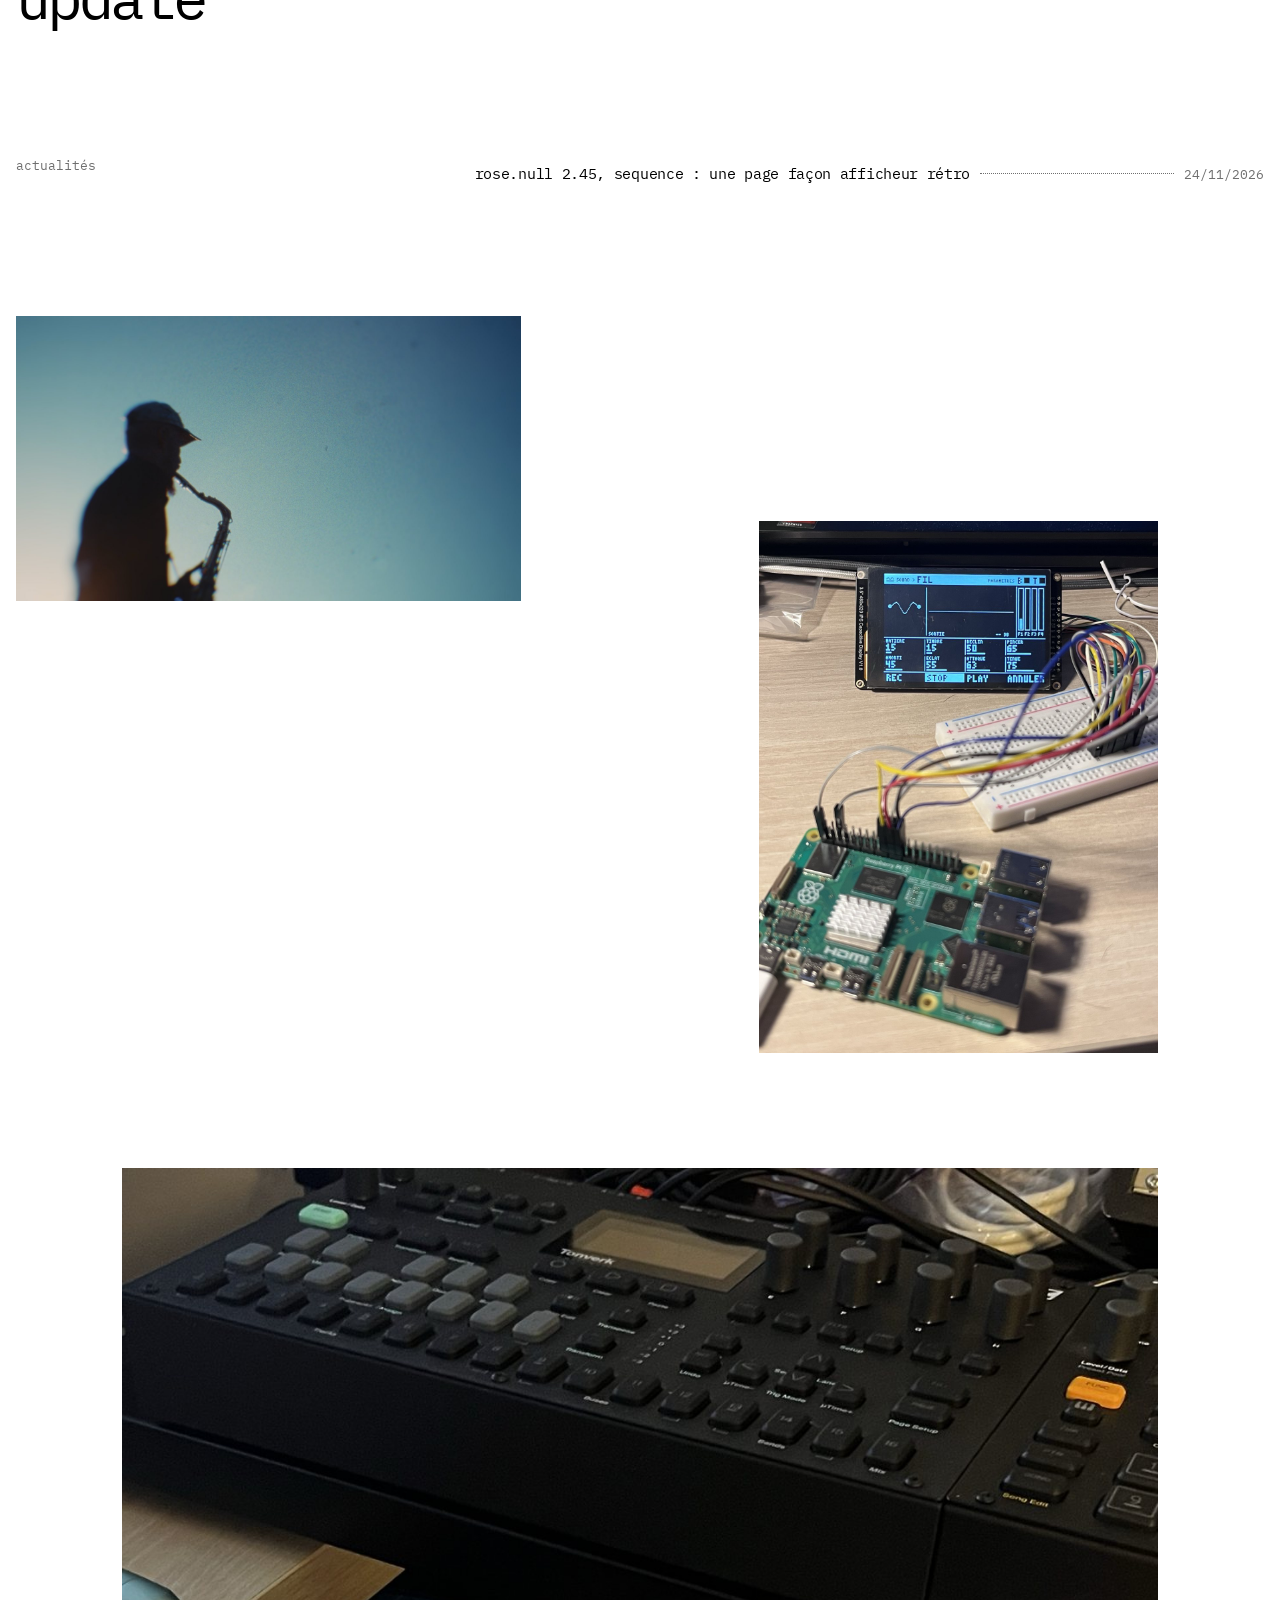
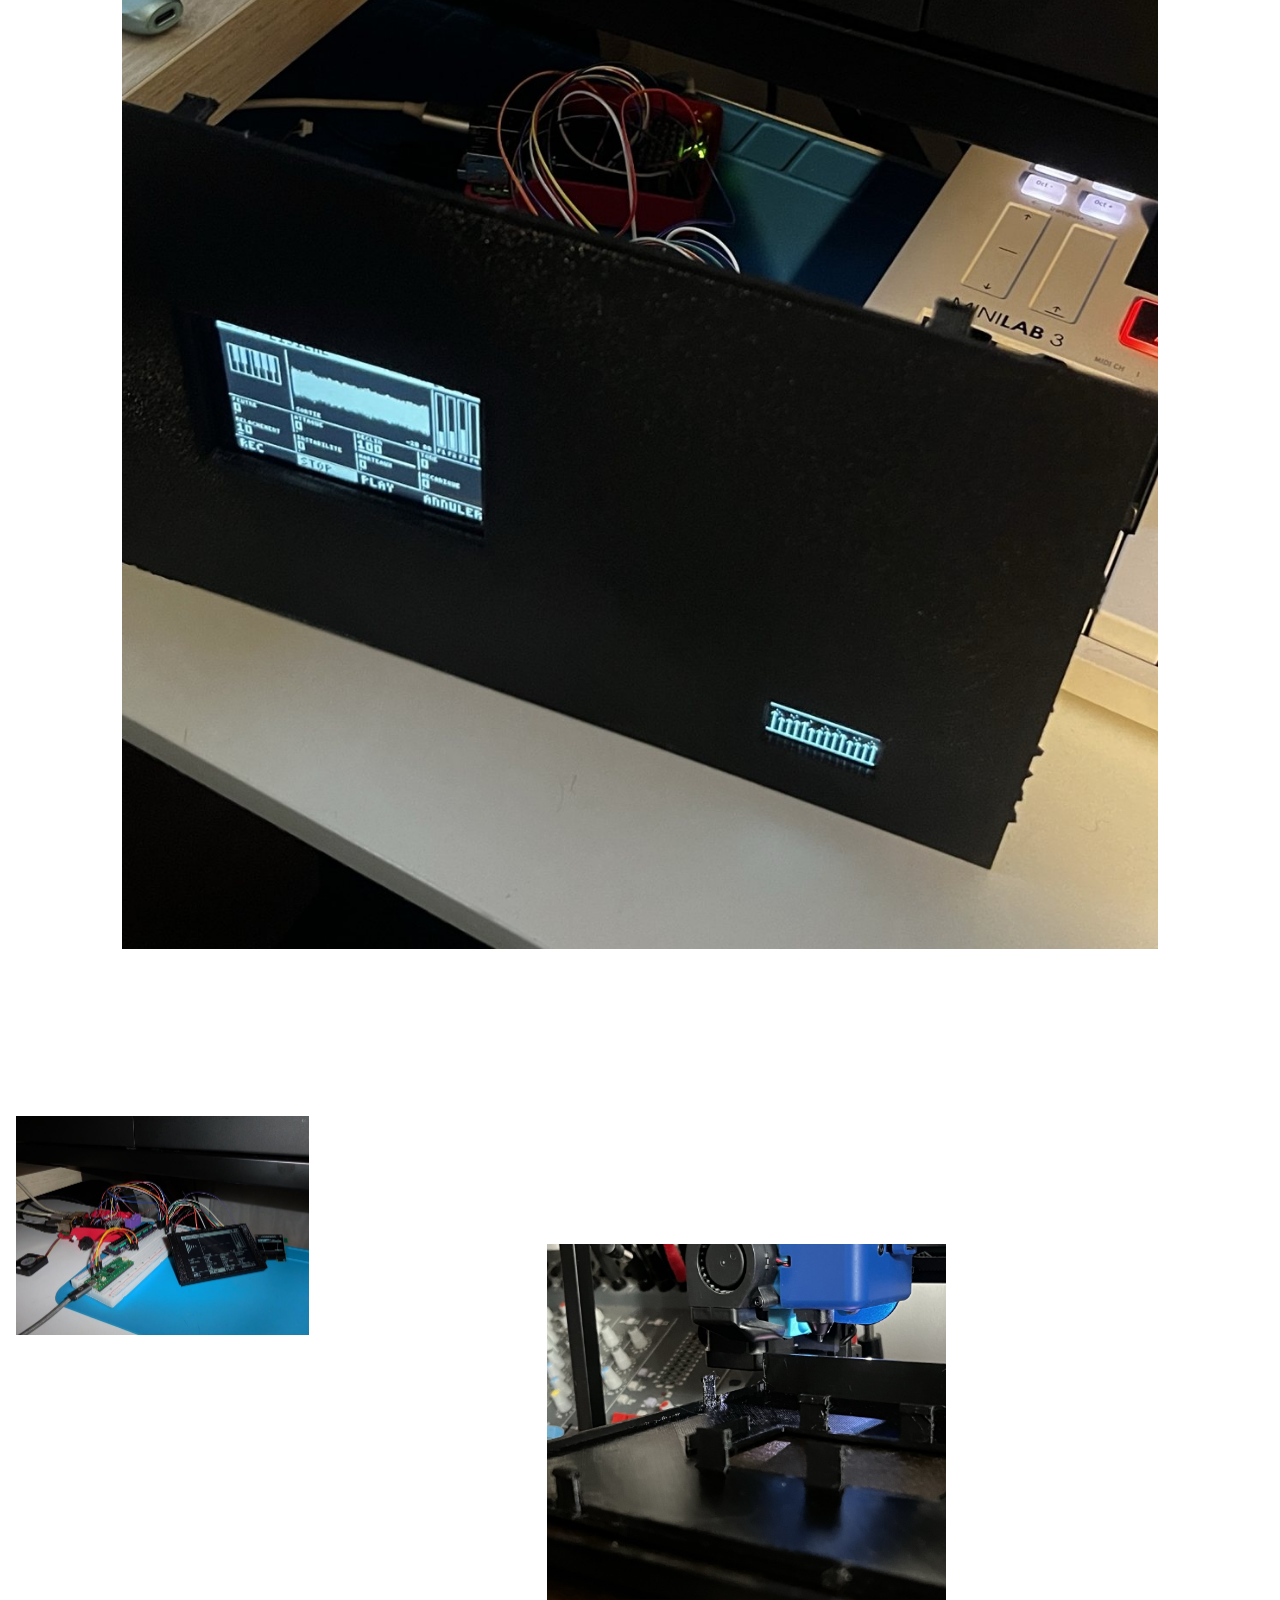
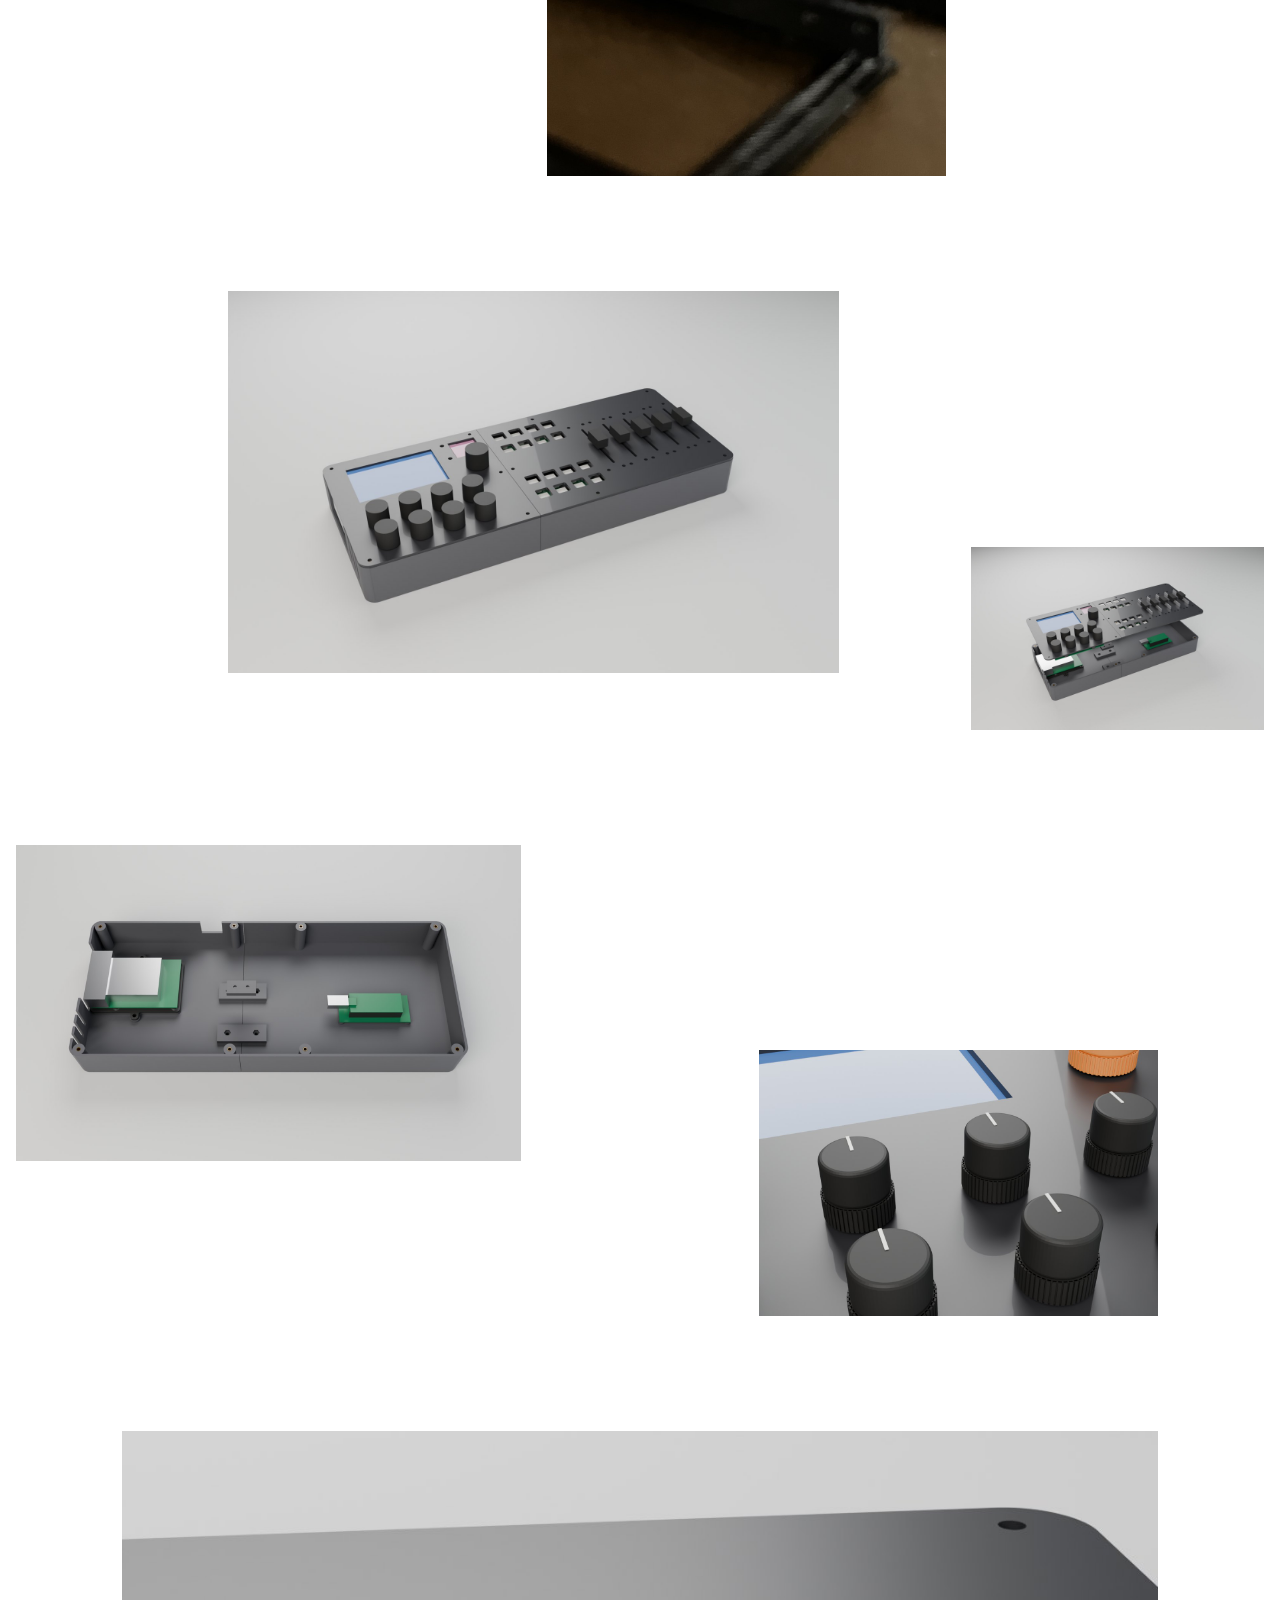
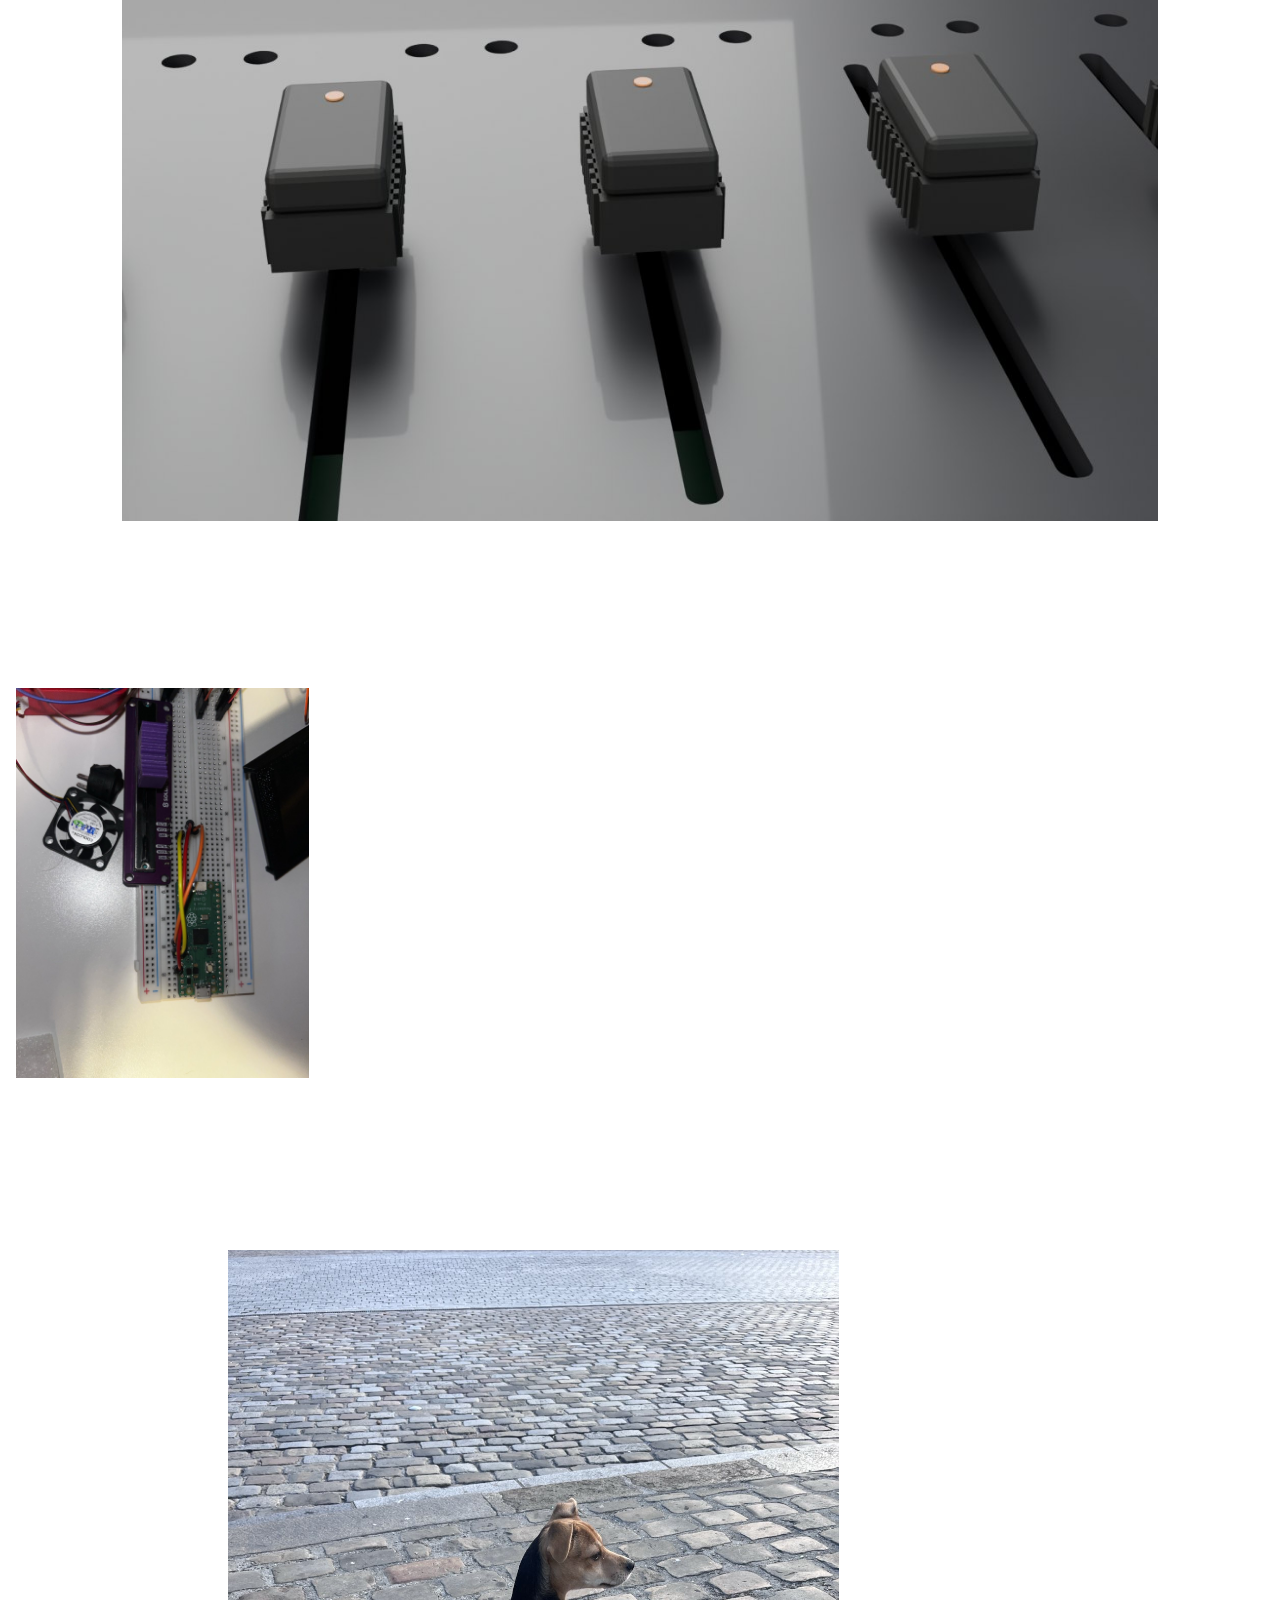
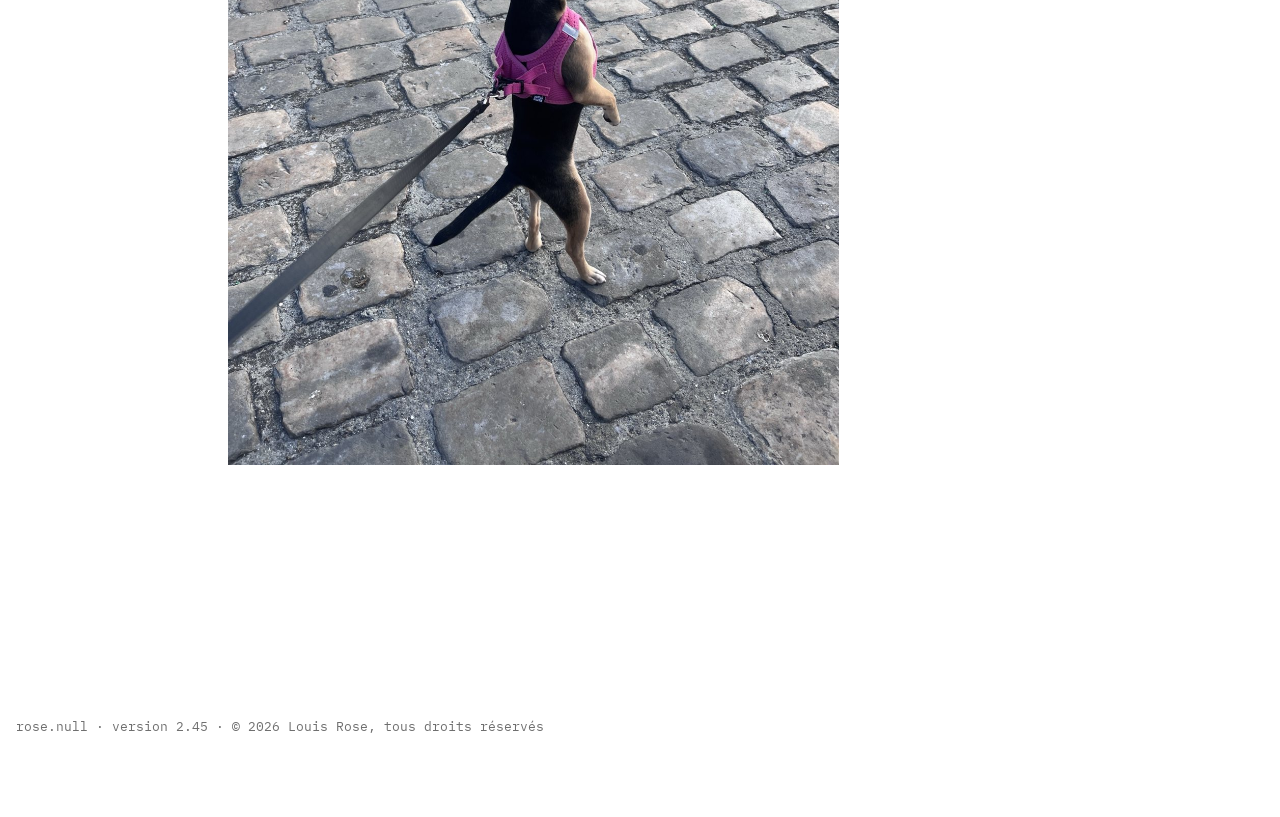
==== commit e9c2de1f: "Accueil : rendu 3D en première image, gros plans boutons et faders" ====
--- a/index.html
+++ b/index.html
@@ -81,10 +81,10 @@
 <main class="acc">
 <h1 class="cache">rose.null</h1>
 <section class="sec" id="bio"><h2>bio</h2><div class="deux"><div></div><div><p>Je suis Louis Rose, alias rose_null : multi-instrumentiste, saxophoniste et producteur. Je passe mon temps à expérimenter le son, dans les pédales d&#x27;effets, la synthèse modulaire et les lignes de code, en Pure Data et en Python.</p><p>rose.null_music.system en est le résultat : un synthé intime, construit pour ma façon de travailler, nourri des musiciens et des fabricants d&#x27;instruments que j&#x27;aime. Le mieux est de l&#x27;écouter, ou de le regarder.</p></div></div></section>
-<header class="ecran1"><figure class="photo"><a href="medias/photo-sax.jpg" target="_blank" rel="noopener" aria-label="Ouvrir en grand : Silhouette au saxophone"><img src="medias/photo-sax.jpg" alt="Silhouette au saxophone" loading="eager"></a></figure></header>
+<header class="ecran1"><figure class="photo"><a href="medias/boitier-3d-ensemble.jpg" target="_blank" rel="noopener" aria-label="Ouvrir en grand : Rendu 3D du boîtier rose.null, capuchons des boutons et des faders"><img src="medias/boitier-3d-ensemble.jpg" alt="Rendu 3D du boîtier rose.null, capuchons des boutons et des faders" loading="eager"></a></figure></header>
 <nav class="ouv" aria-label="Pages"><ol class="sommaire"><li><a href="liens/" data-img="medias/liens/ecouter-01.jpg">liens</a></li><li><a href="sons/" data-img="">sons</a></li><li><a href="manuel/" data-img="[data-uri]">manuel</a></li><li><a href="update/" data-img="[data-uri]">update</a></li></ol></nav>
 <section class="sec min" id="actualites"><div class="deux"><h2 class="etiq">actualités</h2><ol class="conduite"><li><a href="update/"><span class="k">rose.null 2.45, sequence : une page façon afficheur rétro</span><span class="pt"></span><span class="v">24/11/2026</span></a></li></ol></div></section>
-<section class="pose" aria-label="Images"><figure class="q1"><a href="medias/prototype-ecran-pi5.jpg" target="_blank" rel="noopener" aria-label="Ouvrir en grand : Raspberry Pi 5 et écran 3,5 pouces"><img src="medias/prototype-ecran-pi5.jpg" alt="Raspberry Pi 5 et écran 3,5 pouces" loading="lazy"></a></figure><figure class="q2"><a href="medias/prototype-boitier.jpg" target="_blank" rel="noopener" aria-label="Ouvrir en grand : Le boîtier du prototype, écrans allumés, à côté du MiniLab 3"><img src="medias/prototype-boitier.jpg" alt="Le boîtier du prototype, écrans allumés, à côté du MiniLab 3" loading="lazy"></a></figure><figure class="q3"><a href="medias/prototype-montage-ecrans.jpg" target="_blank" rel="noopener" aria-label="Ouvrir en grand : Le montage complet : Raspberry Pi 5, Pico, fader, écran 3,5 pouces et écran 1,3 pouce"><img src="medias/prototype-montage-ecrans.jpg" alt="Le montage complet : Raspberry Pi 5, Pico, fader, écran 3,5 pouces et écran 1,3 pouce" loading="lazy"></a></figure><figure class="q4"><a href="medias/prototype-impression-3d.jpg" target="_blank" rel="noopener" aria-label="Ouvrir en grand : Impression 3D du boîtier"><img src="medias/prototype-impression-3d.jpg" alt="Impression 3D du boîtier" loading="lazy"></a></figure><figure class="q5"><a href="medias/boitier-3d-ferme.jpg" target="_blank" rel="noopener" aria-label="Ouvrir en grand : Rendu 3D du boîtier : écran, boutons rotatifs, seize touches, cinq faders"><img src="medias/boitier-3d-ferme.jpg" alt="Rendu 3D du boîtier : écran, boutons rotatifs, seize touches, cinq faders" loading="lazy"></a></figure><figure class="q6"><a href="medias/boitier-3d-eclate.jpg" target="_blank" rel="noopener" aria-label="Ouvrir en grand : Rendu 3D du boîtier en vue éclatée, la façade au-dessus du fond"><img src="medias/boitier-3d-eclate.jpg" alt="Rendu 3D du boîtier en vue éclatée, la façade au-dessus du fond" loading="lazy"></a></figure><figure class="q7"><a href="medias/boitier-3d-interieur.jpg" target="_blank" rel="noopener" aria-label="Ouvrir en grand : Rendu 3D de l&#x27;intérieur du boîtier, les cartes en place"><img src="medias/boitier-3d-interieur.jpg" alt="Rendu 3D de l&#x27;intérieur du boîtier, les cartes en place" loading="lazy"></a></figure><figure class="q1"><a href="medias/prototype-fader-pico.jpg" target="_blank" rel="noopener" aria-label="Ouvrir en grand : Un fader relié au Raspberry Pi Pico, sur plaque d&#x27;essai"><img src="medias/prototype-fader-pico.jpg" alt="Un fader relié au Raspberry Pi Pico, sur plaque d&#x27;essai" loading="lazy"></a></figure><figure class="q2 vid"><a href="medias/video-glanes.mp4" target="_blank" rel="noopener" aria-label="Voir avec le son : Vidéo : LOOPER, les têtes GLANES sur la boucle"><video src="medias/video-glanes.mp4" autoplay muted loop playsinline preload="metadata" aria-hidden="true"></video></a></figure><figure class="q3"><a href="medias/photo-chien.jpg" target="_blank" rel="noopener" aria-label="Ouvrir en grand : Promenade"><img src="medias/photo-chien.jpg" alt="Promenade" loading="lazy"></a></figure></section>
+<section class="pose" aria-label="Images"><figure class="q1"><a href="medias/photo-sax.jpg" target="_blank" rel="noopener" aria-label="Ouvrir en grand : Silhouette au saxophone"><img src="medias/photo-sax.jpg" alt="Silhouette au saxophone" loading="lazy"></a></figure><figure class="q2"><a href="medias/prototype-ecran-pi5.jpg" target="_blank" rel="noopener" aria-label="Ouvrir en grand : Raspberry Pi 5 et écran 3,5 pouces"><img src="medias/prototype-ecran-pi5.jpg" alt="Raspberry Pi 5 et écran 3,5 pouces" loading="lazy"></a></figure><figure class="q3"><a href="medias/prototype-boitier.jpg" target="_blank" rel="noopener" aria-label="Ouvrir en grand : Le boîtier du prototype, écrans allumés, à côté du MiniLab 3"><img src="medias/prototype-boitier.jpg" alt="Le boîtier du prototype, écrans allumés, à côté du MiniLab 3" loading="lazy"></a></figure><figure class="q4"><a href="medias/prototype-montage-ecrans.jpg" target="_blank" rel="noopener" aria-label="Ouvrir en grand : Le montage complet : Raspberry Pi 5, Pico, fader, écran 3,5 pouces et écran 1,3 pouce"><img src="medias/prototype-montage-ecrans.jpg" alt="Le montage complet : Raspberry Pi 5, Pico, fader, écran 3,5 pouces et écran 1,3 pouce" loading="lazy"></a></figure><figure class="q5"><a href="medias/prototype-impression-3d.jpg" target="_blank" rel="noopener" aria-label="Ouvrir en grand : Impression 3D du boîtier"><img src="medias/prototype-impression-3d.jpg" alt="Impression 3D du boîtier" loading="lazy"></a></figure><figure class="q6"><a href="medias/boitier-3d-ferme.jpg" target="_blank" rel="noopener" aria-label="Ouvrir en grand : Rendu 3D du boîtier : écran, boutons rotatifs, seize touches, cinq faders"><img src="medias/boitier-3d-ferme.jpg" alt="Rendu 3D du boîtier : écran, boutons rotatifs, seize touches, cinq faders" loading="lazy"></a></figure><figure class="q7"><a href="medias/boitier-3d-eclate.jpg" target="_blank" rel="noopener" aria-label="Ouvrir en grand : Rendu 3D du boîtier en vue éclatée, la façade au-dessus du fond"><img src="medias/boitier-3d-eclate.jpg" alt="Rendu 3D du boîtier en vue éclatée, la façade au-dessus du fond" loading="lazy"></a></figure><figure class="q1"><a href="medias/boitier-3d-interieur.jpg" target="_blank" rel="noopener" aria-label="Ouvrir en grand : Rendu 3D de l&#x27;intérieur du boîtier, les cartes en place"><img src="medias/boitier-3d-interieur.jpg" alt="Rendu 3D de l&#x27;intérieur du boîtier, les cartes en place" loading="lazy"></a></figure><figure class="q2"><a href="medias/boitier-3d-boutons.jpg" target="_blank" rel="noopener" aria-label="Ouvrir en grand : Rendu 3D, gros plan sur les boutons rotatifs crantés"><img src="medias/boitier-3d-boutons.jpg" alt="Rendu 3D, gros plan sur les boutons rotatifs crantés" loading="lazy"></a></figure><figure class="q3"><a href="medias/boitier-3d-faders.jpg" target="_blank" rel="noopener" aria-label="Ouvrir en grand : Rendu 3D, gros plan sur les capuchons striés des faders"><img src="medias/boitier-3d-faders.jpg" alt="Rendu 3D, gros plan sur les capuchons striés des faders" loading="lazy"></a></figure><figure class="q4"><a href="medias/prototype-fader-pico.jpg" target="_blank" rel="noopener" aria-label="Ouvrir en grand : Un fader relié au Raspberry Pi Pico, sur plaque d&#x27;essai"><img src="medias/prototype-fader-pico.jpg" alt="Un fader relié au Raspberry Pi Pico, sur plaque d&#x27;essai" loading="lazy"></a></figure><figure class="q5 vid"><a href="medias/video-glanes.mp4" target="_blank" rel="noopener" aria-label="Voir avec le son : Vidéo : LOOPER, les têtes GLANES sur la boucle"><video src="medias/video-glanes.mp4" autoplay muted loop playsinline preload="metadata" aria-hidden="true"></video></a></figure><figure class="q6"><a href="medias/photo-chien.jpg" target="_blank" rel="noopener" aria-label="Ouvrir en grand : Promenade"><img src="medias/photo-chien.jpg" alt="Promenade" loading="lazy"></a></figure></section>
 </main>
 <script>(function () {
   if (window.matchMedia('(prefers-reduced-motion: reduce)').matches) document.querySelectorAll('video').forEach(function (v) { v.removeAttribute('autoplay'); v.pause(); });
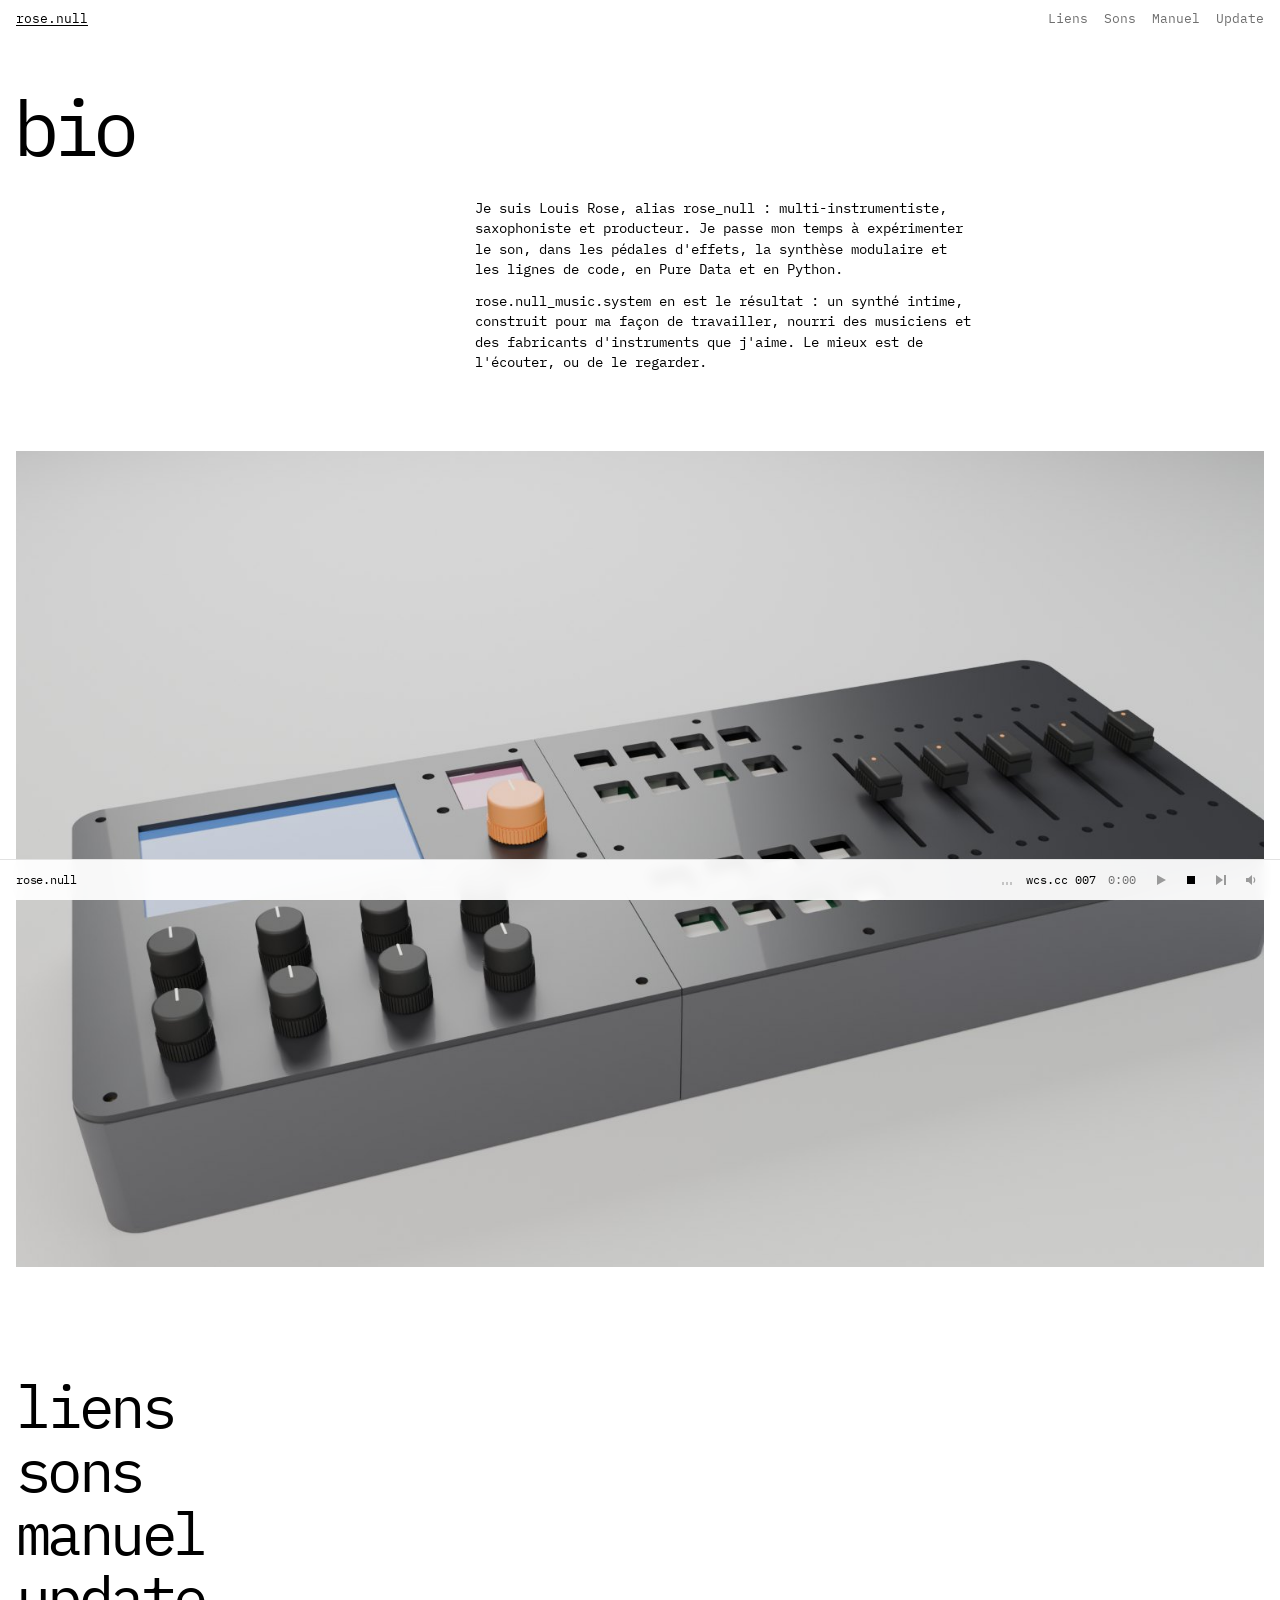
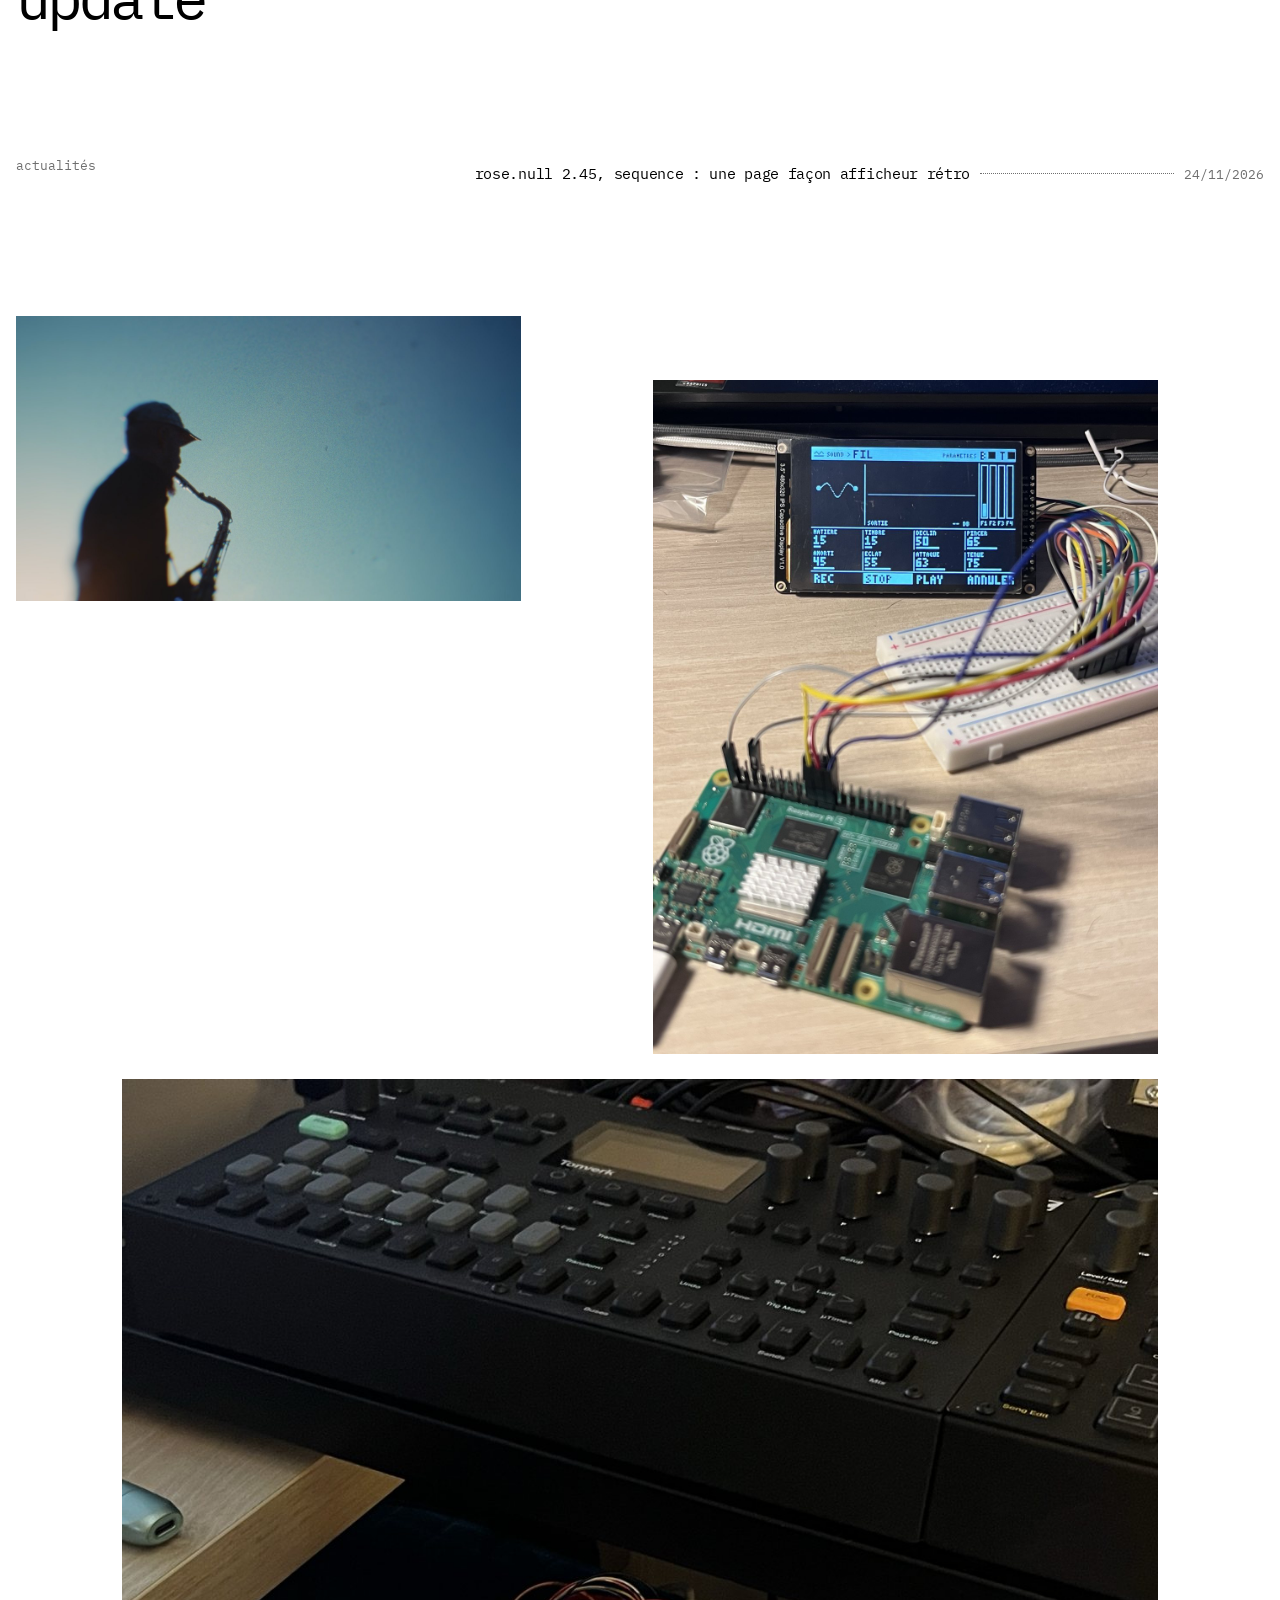
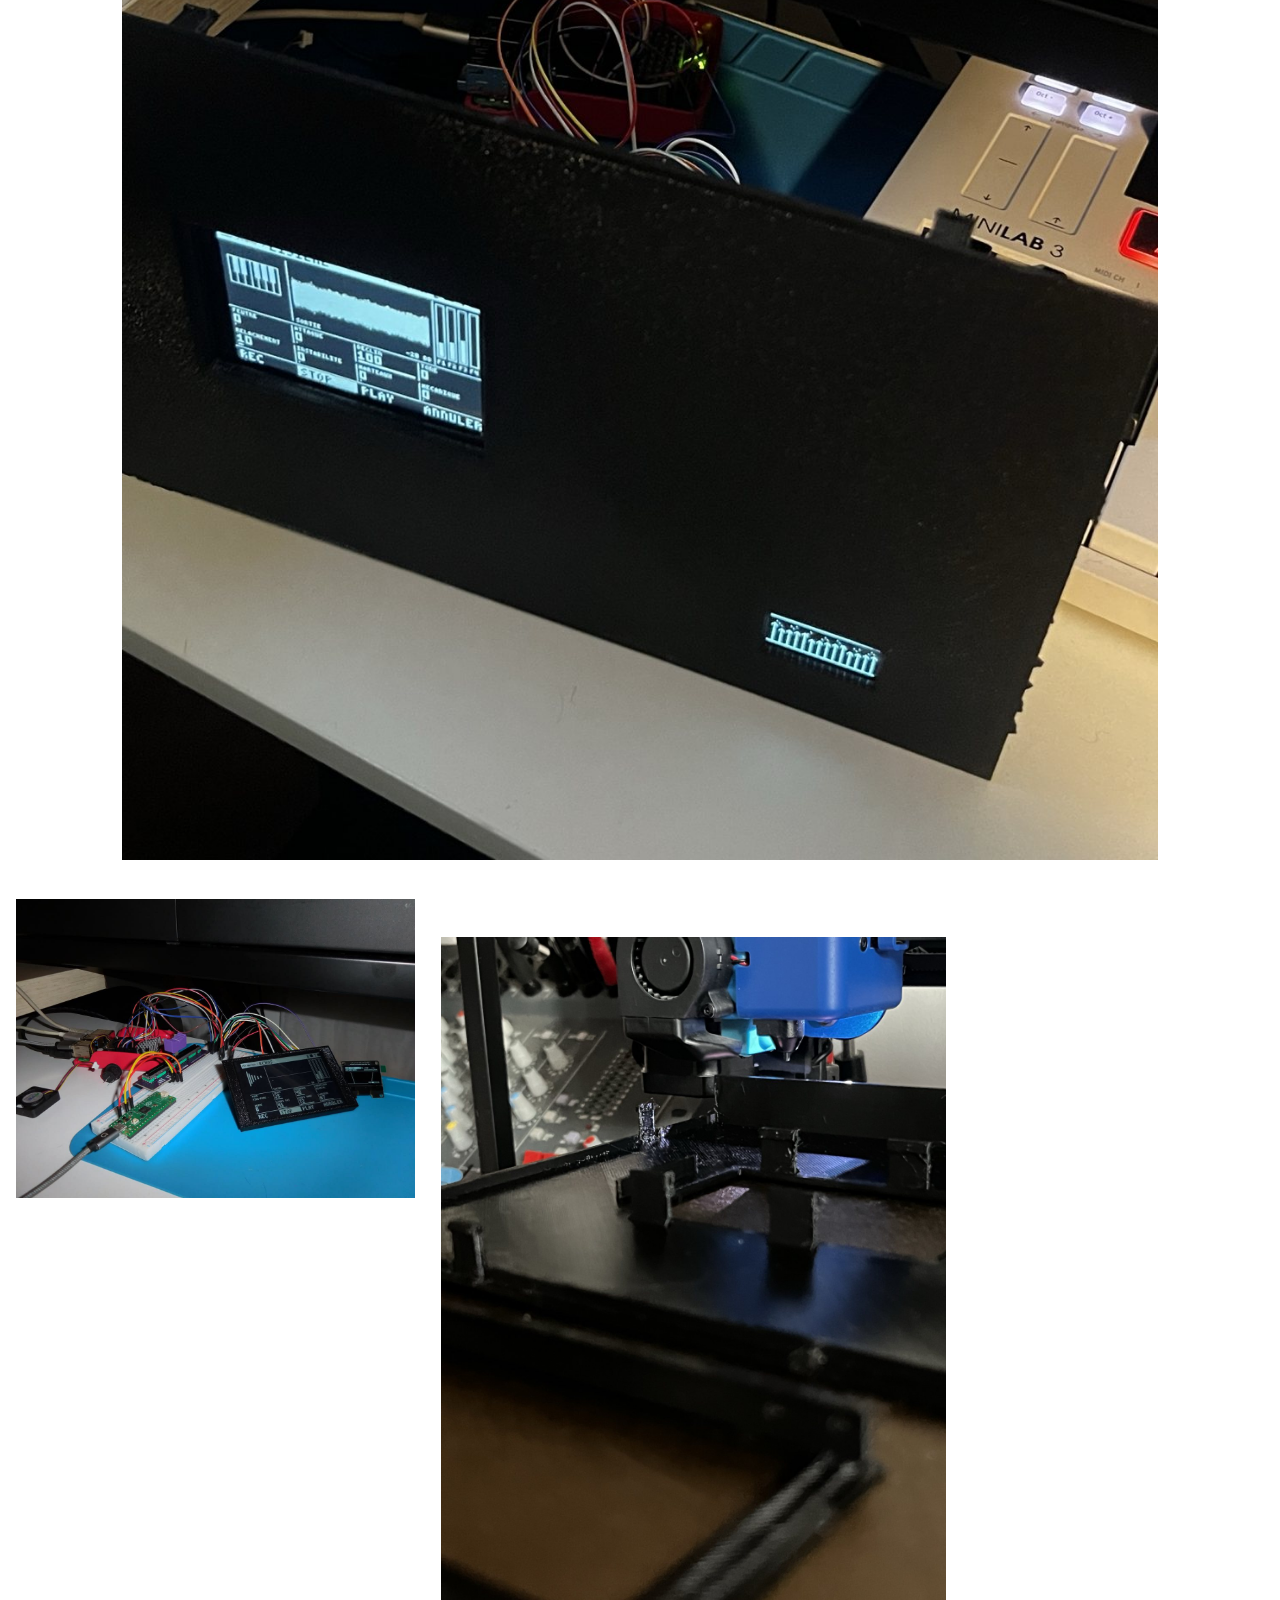
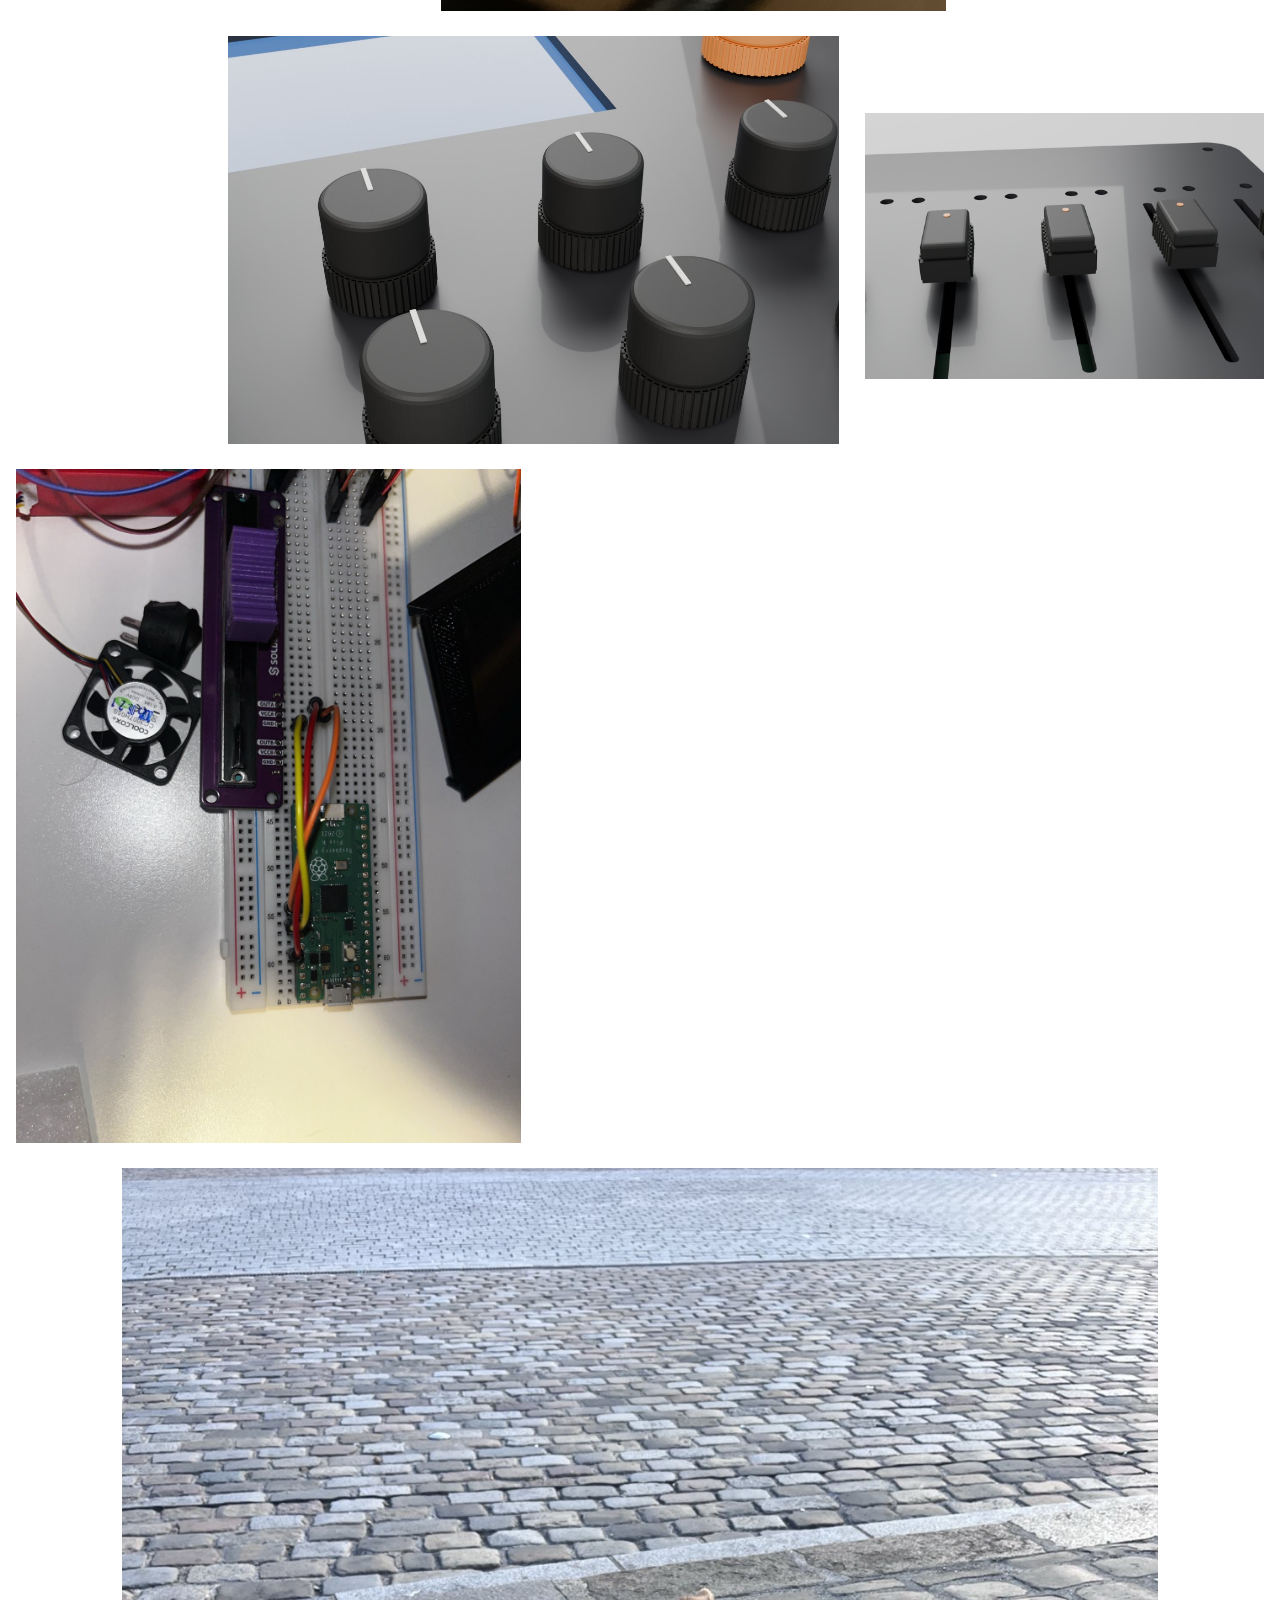
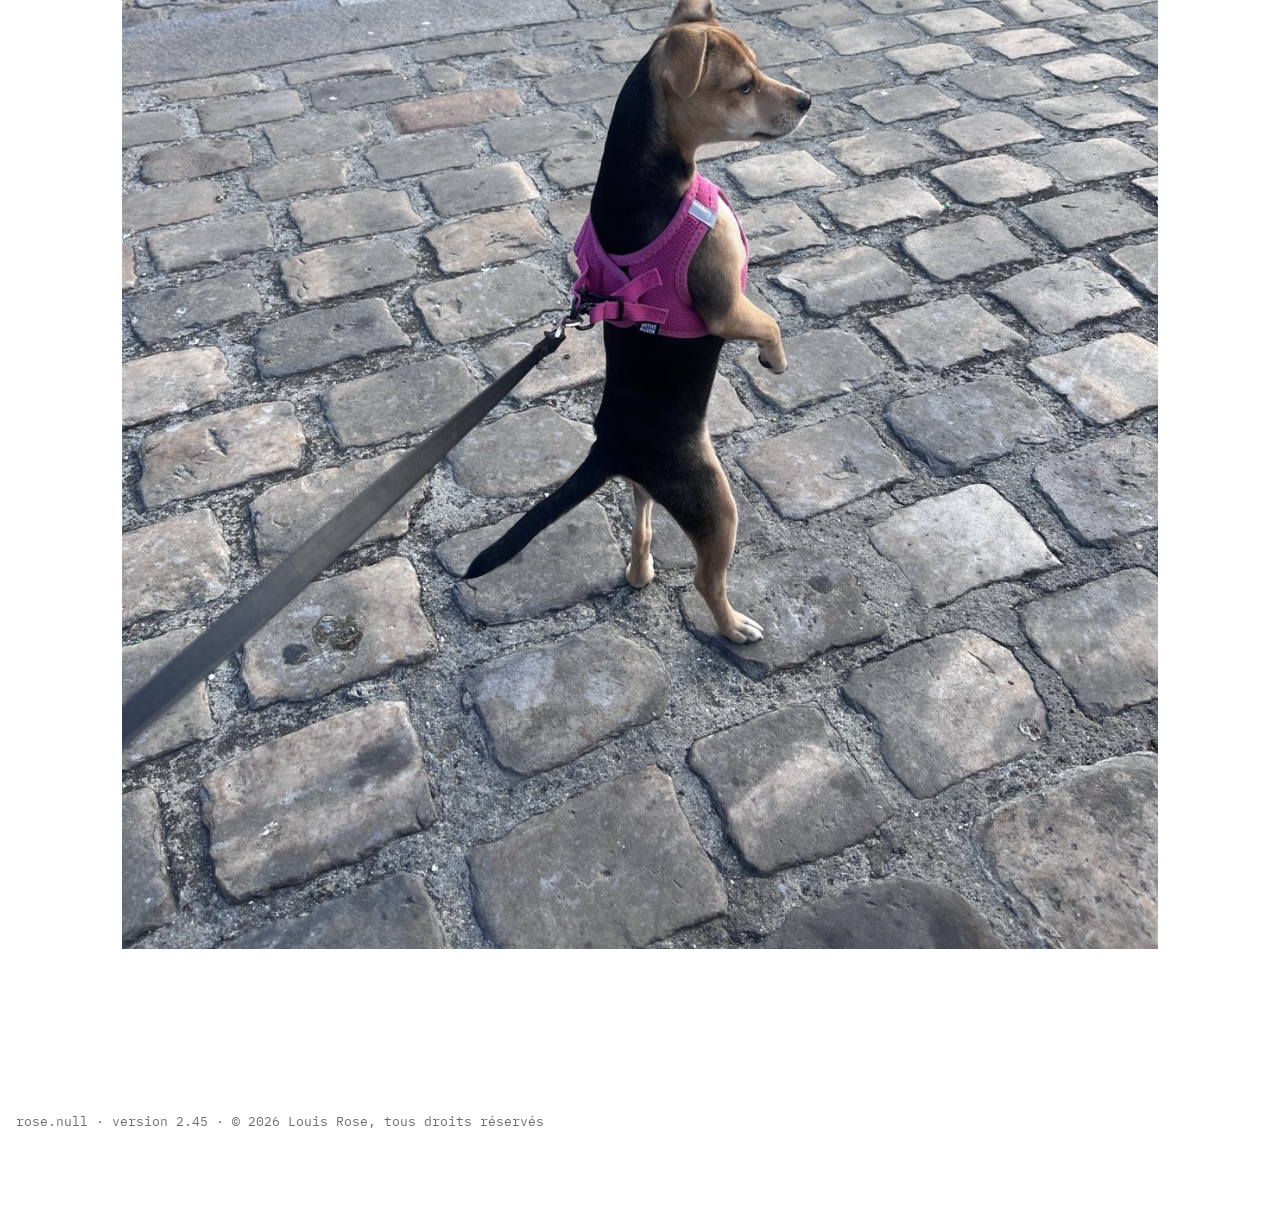
==== commit 7f514953: "Accueil : anciens rendus retirés, images resserrées" ====
--- a/index.html
+++ b/index.html
@@ -8,7 +8,7 @@
 <meta name="robots" content="noai, noimageai">
 <link rel="preconnect" href="https://fonts.googleapis.com"><link rel="preconnect" href="https://fonts.gstatic.com" crossorigin>
 <link rel="stylesheet" href="https://fonts.googleapis.com/css2?family=IBM+Plex+Mono:ital,wght@0,400;0,600;1,400&display=swap">
-<link rel="stylesheet" href="site.css?v=f50986a5">
+<link rel="stylesheet" href="site.css?v=4ba65a32">
 </head>
 <body>
 <header class="haut"><nav aria-label="Pages"><a href="./" aria-current="page">rose.null</a><a href="./liens/">Liens</a><a href="./sons/">Sons</a><a href="./manuel/">Manuel</a><a href="./update/">Update</a></nav></header>
@@ -84,7 +84,7 @@
 <header class="ecran1"><figure class="photo"><a href="medias/boitier-3d-ensemble.jpg" target="_blank" rel="noopener" aria-label="Ouvrir en grand : Rendu 3D du boîtier rose.null, capuchons des boutons et des faders"><img src="medias/boitier-3d-ensemble.jpg" alt="Rendu 3D du boîtier rose.null, capuchons des boutons et des faders" loading="eager"></a></figure></header>
 <nav class="ouv" aria-label="Pages"><ol class="sommaire"><li><a href="liens/" data-img="medias/liens/ecouter-01.jpg">liens</a></li><li><a href="sons/" data-img="">sons</a></li><li><a href="manuel/" data-img="[data-uri]">manuel</a></li><li><a href="update/" data-img="[data-uri]">update</a></li></ol></nav>
 <section class="sec min" id="actualites"><div class="deux"><h2 class="etiq">actualités</h2><ol class="conduite"><li><a href="update/"><span class="k">rose.null 2.45, sequence : une page façon afficheur rétro</span><span class="pt"></span><span class="v">24/11/2026</span></a></li></ol></div></section>
-<section class="pose" aria-label="Images"><figure class="q1"><a href="medias/photo-sax.jpg" target="_blank" rel="noopener" aria-label="Ouvrir en grand : Silhouette au saxophone"><img src="medias/photo-sax.jpg" alt="Silhouette au saxophone" loading="lazy"></a></figure><figure class="q2"><a href="medias/prototype-ecran-pi5.jpg" target="_blank" rel="noopener" aria-label="Ouvrir en grand : Raspberry Pi 5 et écran 3,5 pouces"><img src="medias/prototype-ecran-pi5.jpg" alt="Raspberry Pi 5 et écran 3,5 pouces" loading="lazy"></a></figure><figure class="q3"><a href="medias/prototype-boitier.jpg" target="_blank" rel="noopener" aria-label="Ouvrir en grand : Le boîtier du prototype, écrans allumés, à côté du MiniLab 3"><img src="medias/prototype-boitier.jpg" alt="Le boîtier du prototype, écrans allumés, à côté du MiniLab 3" loading="lazy"></a></figure><figure class="q4"><a href="medias/prototype-montage-ecrans.jpg" target="_blank" rel="noopener" aria-label="Ouvrir en grand : Le montage complet : Raspberry Pi 5, Pico, fader, écran 3,5 pouces et écran 1,3 pouce"><img src="medias/prototype-montage-ecrans.jpg" alt="Le montage complet : Raspberry Pi 5, Pico, fader, écran 3,5 pouces et écran 1,3 pouce" loading="lazy"></a></figure><figure class="q5"><a href="medias/prototype-impression-3d.jpg" target="_blank" rel="noopener" aria-label="Ouvrir en grand : Impression 3D du boîtier"><img src="medias/prototype-impression-3d.jpg" alt="Impression 3D du boîtier" loading="lazy"></a></figure><figure class="q6"><a href="medias/boitier-3d-ferme.jpg" target="_blank" rel="noopener" aria-label="Ouvrir en grand : Rendu 3D du boîtier : écran, boutons rotatifs, seize touches, cinq faders"><img src="medias/boitier-3d-ferme.jpg" alt="Rendu 3D du boîtier : écran, boutons rotatifs, seize touches, cinq faders" loading="lazy"></a></figure><figure class="q7"><a href="medias/boitier-3d-eclate.jpg" target="_blank" rel="noopener" aria-label="Ouvrir en grand : Rendu 3D du boîtier en vue éclatée, la façade au-dessus du fond"><img src="medias/boitier-3d-eclate.jpg" alt="Rendu 3D du boîtier en vue éclatée, la façade au-dessus du fond" loading="lazy"></a></figure><figure class="q1"><a href="medias/boitier-3d-interieur.jpg" target="_blank" rel="noopener" aria-label="Ouvrir en grand : Rendu 3D de l&#x27;intérieur du boîtier, les cartes en place"><img src="medias/boitier-3d-interieur.jpg" alt="Rendu 3D de l&#x27;intérieur du boîtier, les cartes en place" loading="lazy"></a></figure><figure class="q2"><a href="medias/boitier-3d-boutons.jpg" target="_blank" rel="noopener" aria-label="Ouvrir en grand : Rendu 3D, gros plan sur les boutons rotatifs crantés"><img src="medias/boitier-3d-boutons.jpg" alt="Rendu 3D, gros plan sur les boutons rotatifs crantés" loading="lazy"></a></figure><figure class="q3"><a href="medias/boitier-3d-faders.jpg" target="_blank" rel="noopener" aria-label="Ouvrir en grand : Rendu 3D, gros plan sur les capuchons striés des faders"><img src="medias/boitier-3d-faders.jpg" alt="Rendu 3D, gros plan sur les capuchons striés des faders" loading="lazy"></a></figure><figure class="q4"><a href="medias/prototype-fader-pico.jpg" target="_blank" rel="noopener" aria-label="Ouvrir en grand : Un fader relié au Raspberry Pi Pico, sur plaque d&#x27;essai"><img src="medias/prototype-fader-pico.jpg" alt="Un fader relié au Raspberry Pi Pico, sur plaque d&#x27;essai" loading="lazy"></a></figure><figure class="q5 vid"><a href="medias/video-glanes.mp4" target="_blank" rel="noopener" aria-label="Voir avec le son : Vidéo : LOOPER, les têtes GLANES sur la boucle"><video src="medias/video-glanes.mp4" autoplay muted loop playsinline preload="metadata" aria-hidden="true"></video></a></figure><figure class="q6"><a href="medias/photo-chien.jpg" target="_blank" rel="noopener" aria-label="Ouvrir en grand : Promenade"><img src="medias/photo-chien.jpg" alt="Promenade" loading="lazy"></a></figure></section>
+<section class="pose" aria-label="Images"><figure class="q1"><a href="medias/photo-sax.jpg" target="_blank" rel="noopener" aria-label="Ouvrir en grand : Silhouette au saxophone"><img src="medias/photo-sax.jpg" alt="Silhouette au saxophone" loading="lazy"></a></figure><figure class="q2"><a href="medias/prototype-ecran-pi5.jpg" target="_blank" rel="noopener" aria-label="Ouvrir en grand : Raspberry Pi 5 et écran 3,5 pouces"><img src="medias/prototype-ecran-pi5.jpg" alt="Raspberry Pi 5 et écran 3,5 pouces" loading="lazy"></a></figure><figure class="q3"><a href="medias/prototype-boitier.jpg" target="_blank" rel="noopener" aria-label="Ouvrir en grand : Le boîtier du prototype, écrans allumés, à côté du MiniLab 3"><img src="medias/prototype-boitier.jpg" alt="Le boîtier du prototype, écrans allumés, à côté du MiniLab 3" loading="lazy"></a></figure><figure class="q4"><a href="medias/prototype-montage-ecrans.jpg" target="_blank" rel="noopener" aria-label="Ouvrir en grand : Le montage complet : Raspberry Pi 5, Pico, fader, écran 3,5 pouces et écran 1,3 pouce"><img src="medias/prototype-montage-ecrans.jpg" alt="Le montage complet : Raspberry Pi 5, Pico, fader, écran 3,5 pouces et écran 1,3 pouce" loading="lazy"></a></figure><figure class="q5"><a href="medias/prototype-impression-3d.jpg" target="_blank" rel="noopener" aria-label="Ouvrir en grand : Impression 3D du boîtier"><img src="medias/prototype-impression-3d.jpg" alt="Impression 3D du boîtier" loading="lazy"></a></figure><figure class="q6"><a href="medias/boitier-3d-boutons.jpg" target="_blank" rel="noopener" aria-label="Ouvrir en grand : Rendu 3D, gros plan sur les boutons rotatifs crantés"><img src="medias/boitier-3d-boutons.jpg" alt="Rendu 3D, gros plan sur les boutons rotatifs crantés" loading="lazy"></a></figure><figure class="q7"><a href="medias/boitier-3d-faders.jpg" target="_blank" rel="noopener" aria-label="Ouvrir en grand : Rendu 3D, gros plan sur les capuchons striés des faders"><img src="medias/boitier-3d-faders.jpg" alt="Rendu 3D, gros plan sur les capuchons striés des faders" loading="lazy"></a></figure><figure class="q1"><a href="medias/prototype-fader-pico.jpg" target="_blank" rel="noopener" aria-label="Ouvrir en grand : Un fader relié au Raspberry Pi Pico, sur plaque d&#x27;essai"><img src="medias/prototype-fader-pico.jpg" alt="Un fader relié au Raspberry Pi Pico, sur plaque d&#x27;essai" loading="lazy"></a></figure><figure class="q2 vid"><a href="medias/video-glanes.mp4" target="_blank" rel="noopener" aria-label="Voir avec le son : Vidéo : LOOPER, les têtes GLANES sur la boucle"><video src="medias/video-glanes.mp4" autoplay muted loop playsinline preload="metadata" aria-hidden="true"></video></a></figure><figure class="q3"><a href="medias/photo-chien.jpg" target="_blank" rel="noopener" aria-label="Ouvrir en grand : Promenade"><img src="medias/photo-chien.jpg" alt="Promenade" loading="lazy"></a></figure></section>
 </main>
 <script>(function () {
   if (window.matchMedia('(prefers-reduced-motion: reduce)').matches) document.querySelectorAll('video').forEach(function (v) { v.removeAttribute('autoplay'); v.pause(); });
--- a/site.css
+++ b/site.css
@@ -109,14 +109,14 @@
 .acc .sec.min { border-top: 0; padding-block: 0 14vh }
 .acc .sec h2.etiq { margin: 0; font-size: 13px; font-weight: 400; color: var(--doux); letter-spacing: 0; line-height: 1.5 }
 main.acc:not(.cl) .pose { border-top: 0; padding-top: 0; display: grid; grid-template-columns: repeat(12, minmax(0, 1fr)); gap: 0 clamp(12px, 2vw, 28px); align-items: start }
-main.acc:not(.cl) .pose figure { width: auto; margin: 0 0 clamp(56px, 9vw, 140px) }
+main.acc:not(.cl) .pose figure { width: auto; margin: 0 0 clamp(14px, 2vw, 28px) }   /* 27/11, Louis : images resserrées */
 .pose .q1 { grid-column: 1 / span 5 }
-.pose .q2 { grid-column: 8 / span 4; margin-top: 16vw !important }
+.pose .q2 { grid-column: 7 / span 5; margin-top: 5vw !important }
 .pose .q3 { grid-column: 2 / span 10 }
-.pose .q4 { grid-column: 1 / span 3; margin-top: 4vw !important }
-.pose .q5 { grid-column: 6 / span 4; margin-top: 14vw !important }
+.pose .q4 { grid-column: 1 / span 4; margin-top: 1vw !important }
+.pose .q5 { grid-column: 5 / span 5; margin-top: 4vw !important }
 .pose .q6 { grid-column: 3 / span 6 }
-.pose .q7 { grid-column: 10 / span 3; margin-top: 20vw !important }
+.pose .q7 { grid-column: 9 / span 4; margin-top: 6vw !important }
 @media (max-width: 860px) {
   main.acc:not(.cl) .pose figure { margin-top: 0 !important }
   .pose .q1, .pose .q3, .pose .q6 { grid-column: 1 / -1 } .pose .q2, .pose .q5 { grid-column: 4 / -1 } .pose .q4, .pose .q7 { grid-column: 1 / span 9 } }
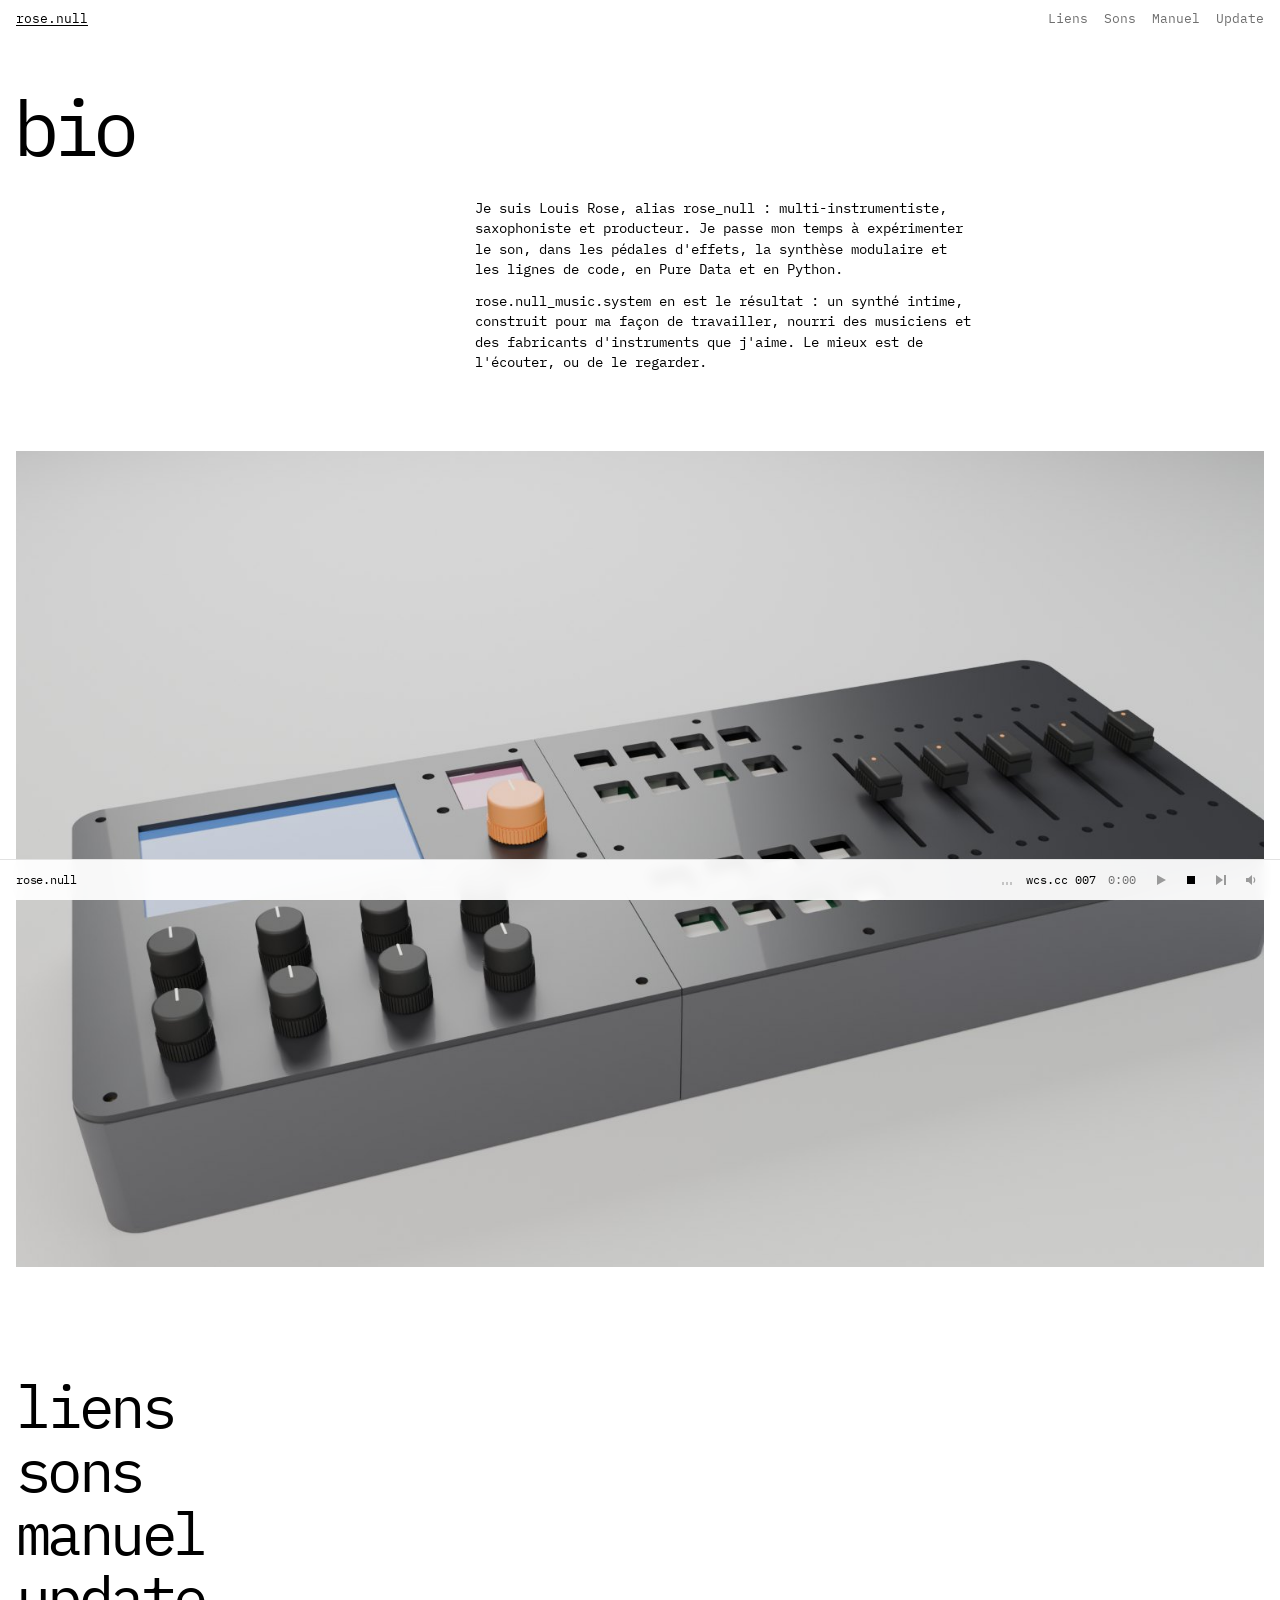
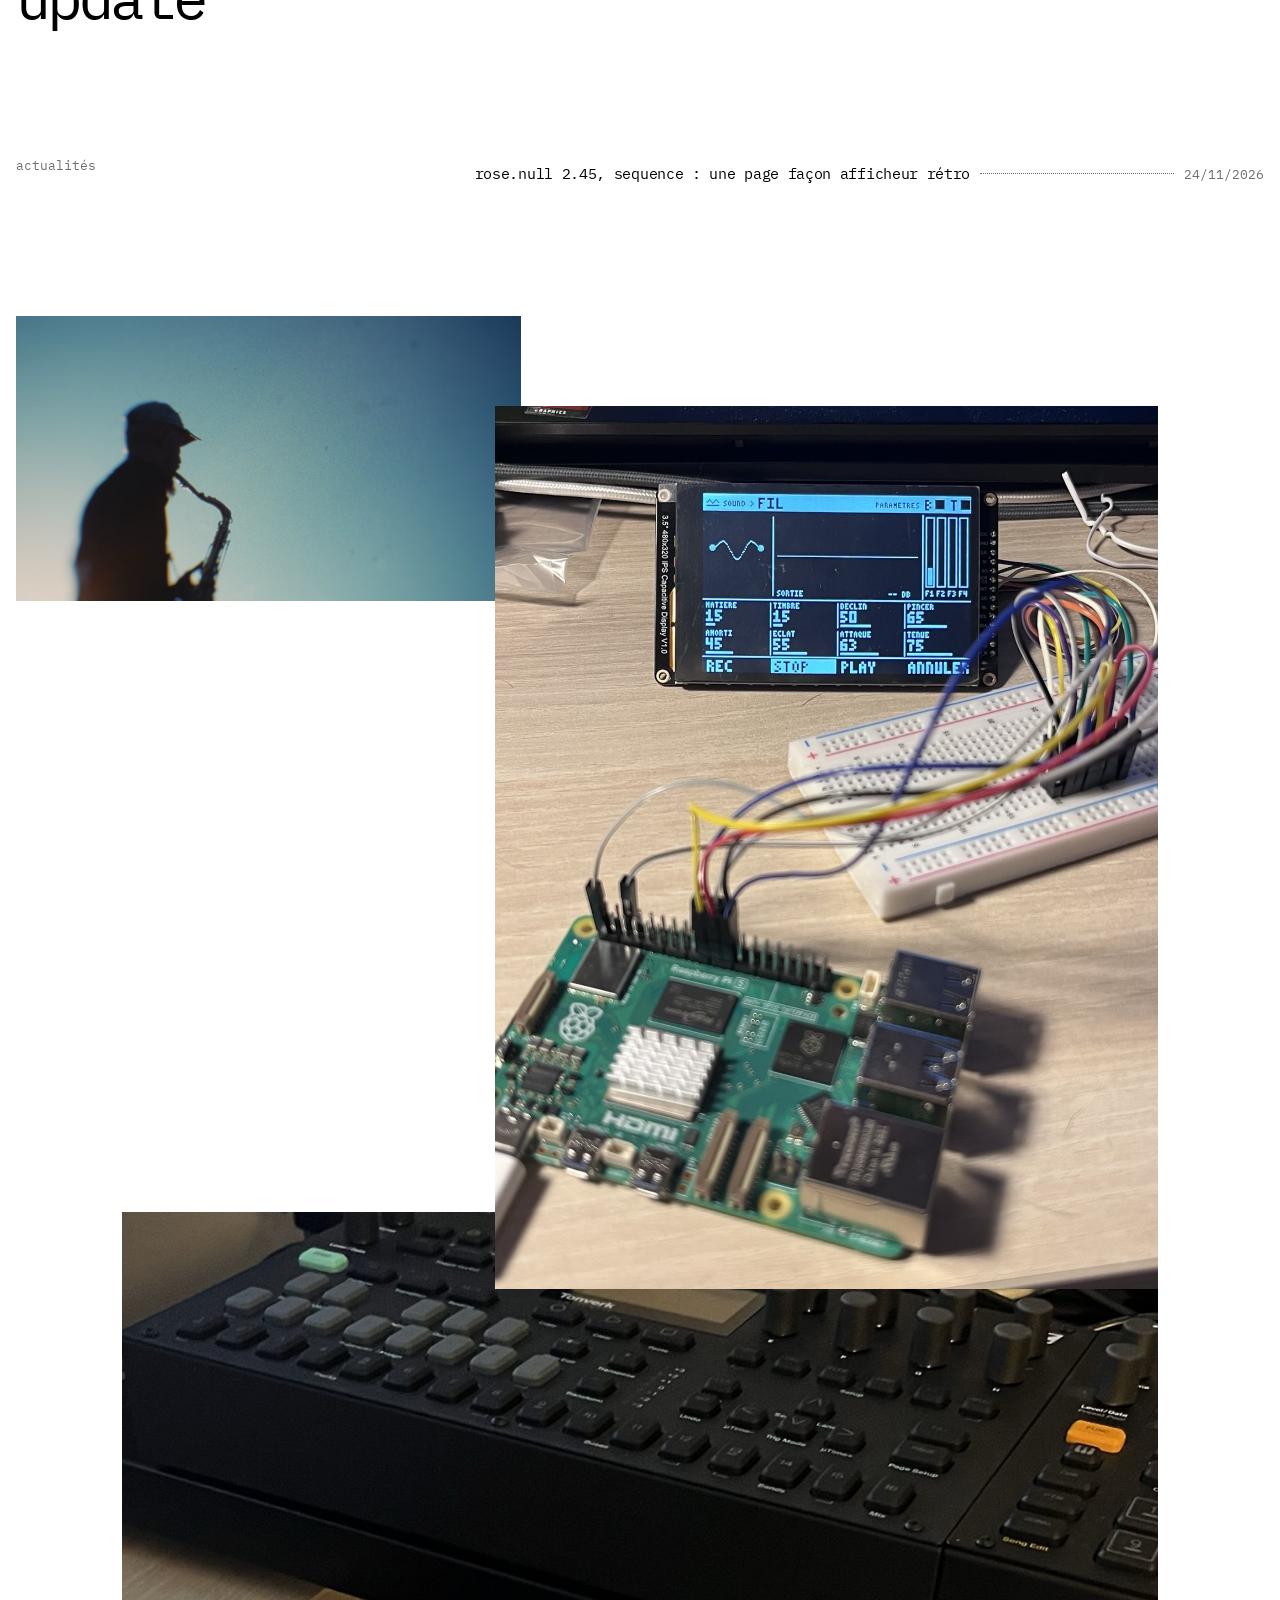
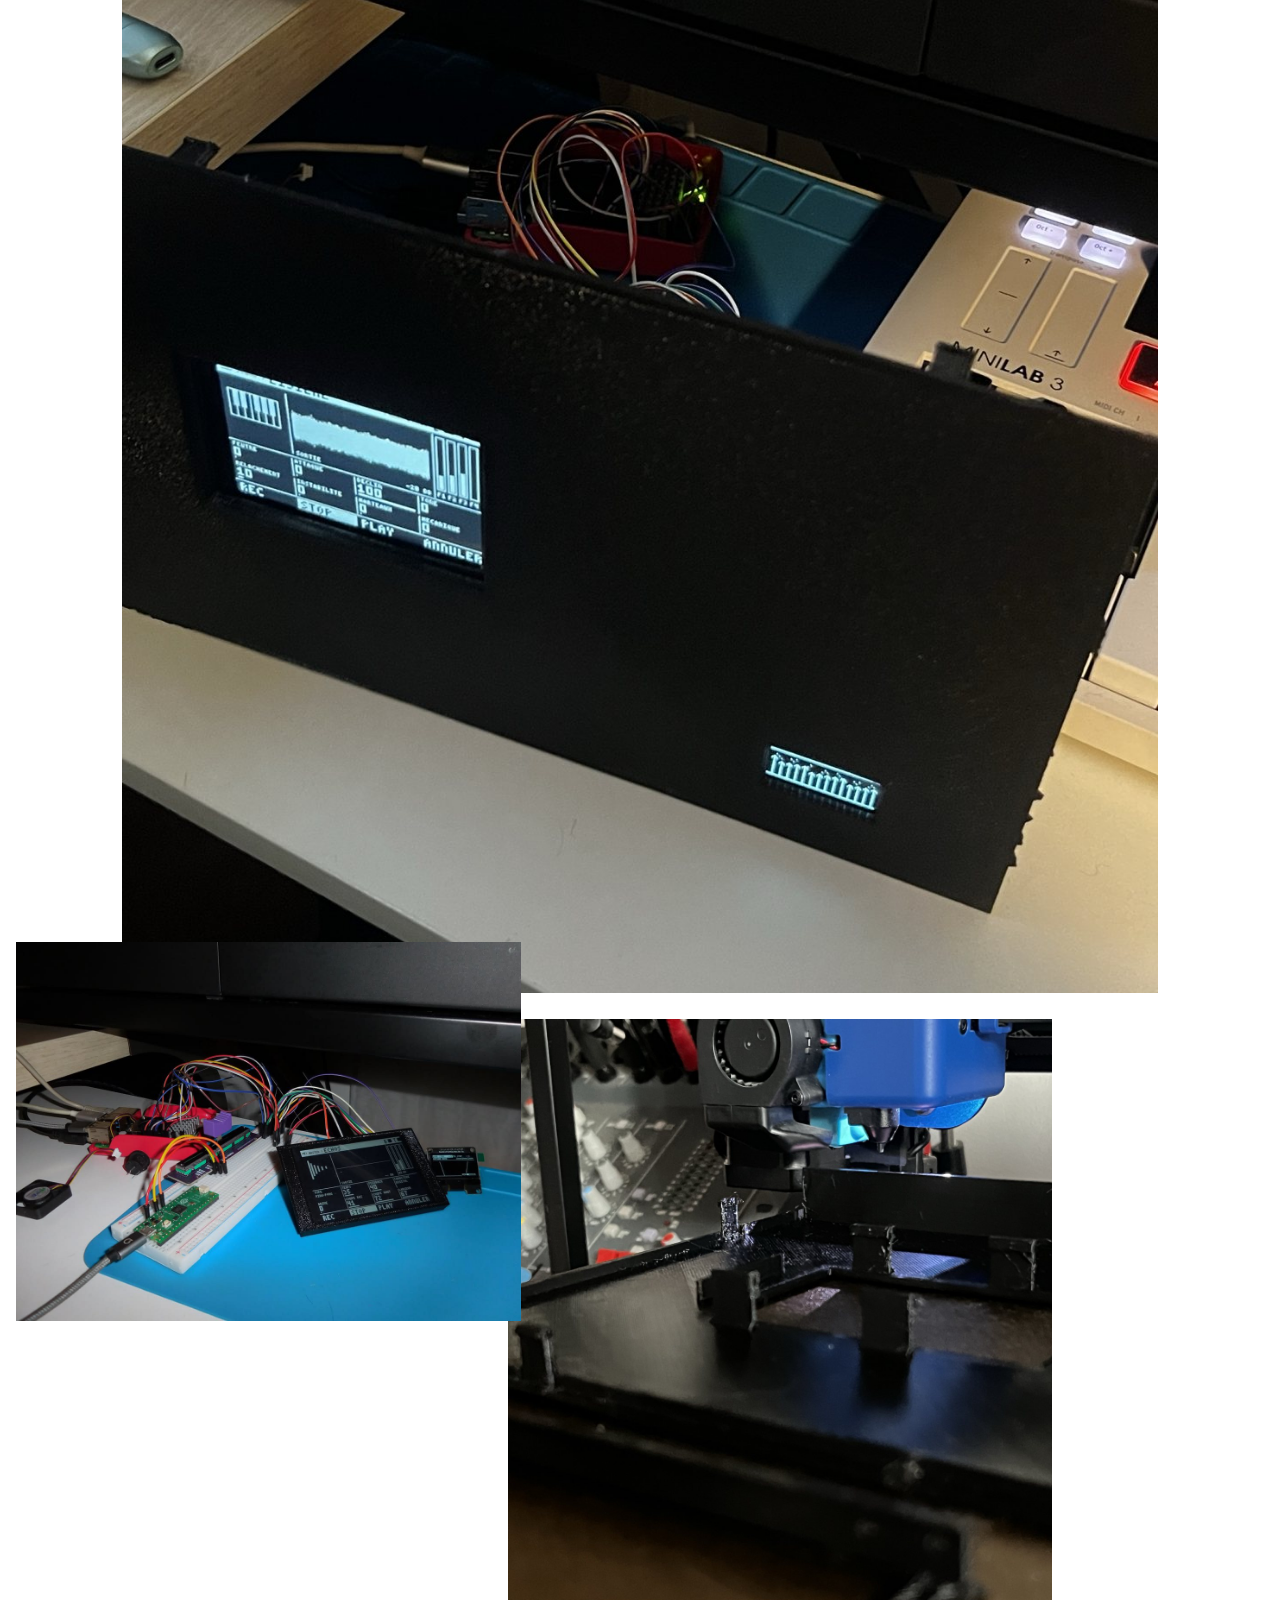
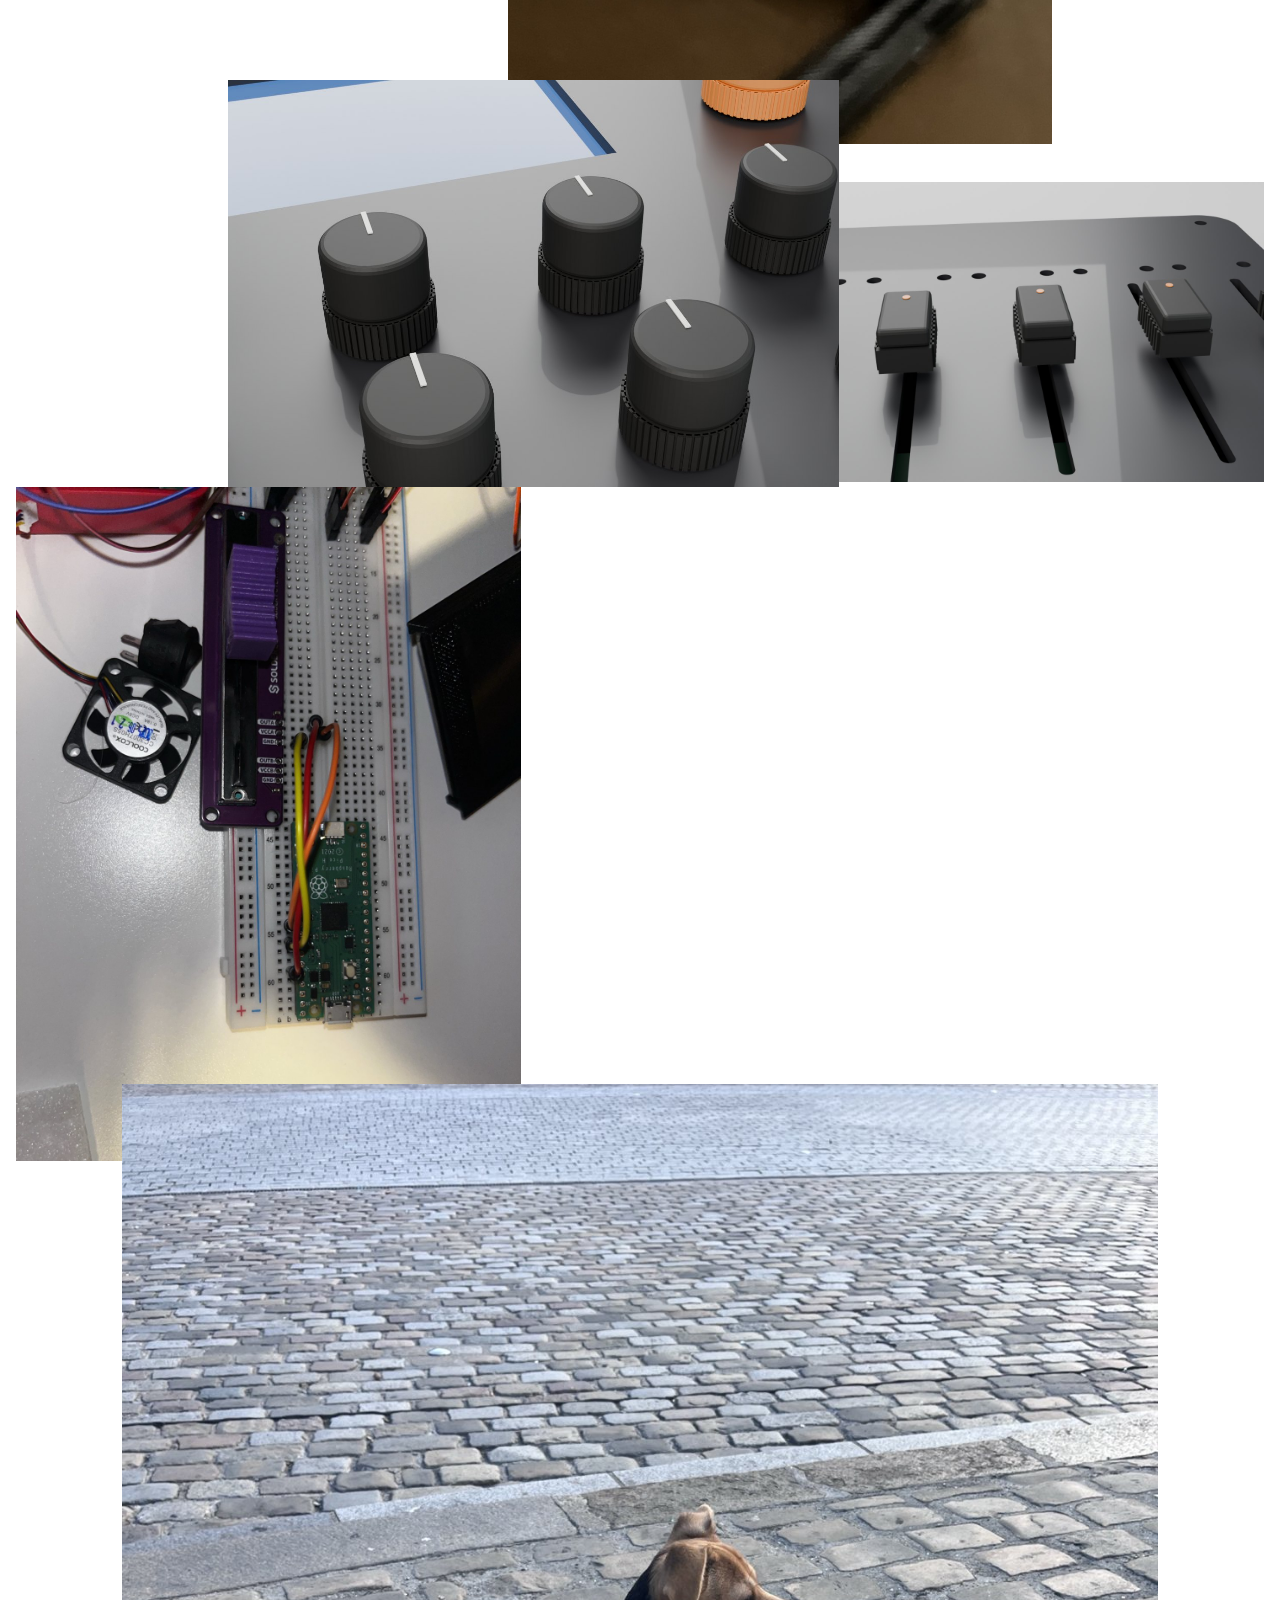
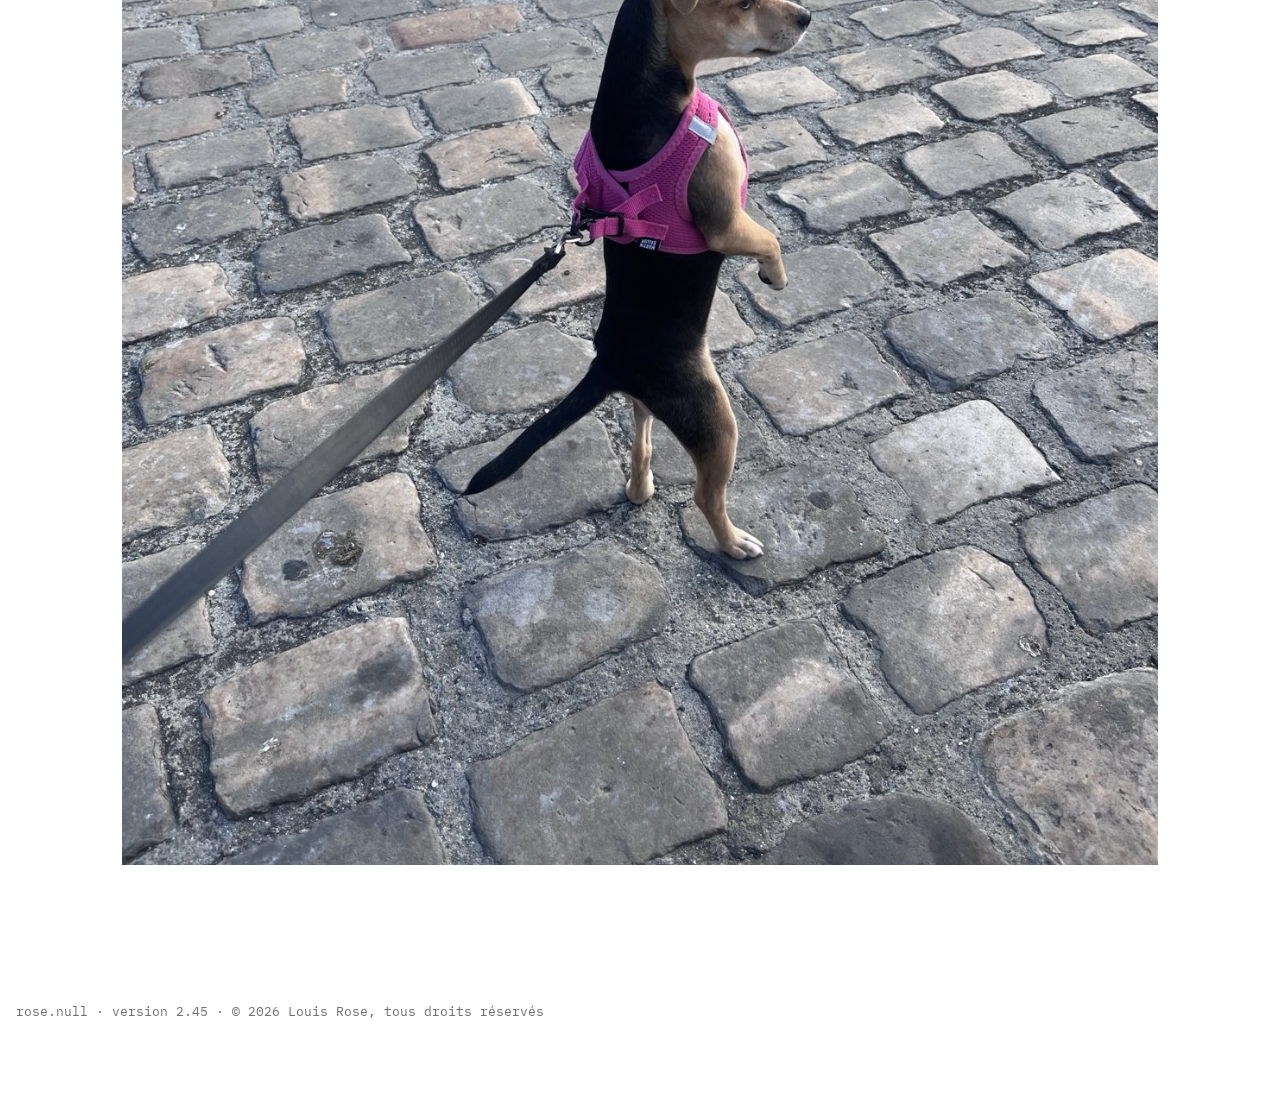
==== commit fcfdb5f5: "Accueil : images serrées, qui se chevauchent" ====
--- a/index.html
+++ b/index.html
@@ -8,7 +8,7 @@
 <meta name="robots" content="noai, noimageai">
 <link rel="preconnect" href="https://fonts.googleapis.com"><link rel="preconnect" href="https://fonts.gstatic.com" crossorigin>
 <link rel="stylesheet" href="https://fonts.googleapis.com/css2?family=IBM+Plex+Mono:ital,wght@0,400;0,600;1,400&display=swap">
-<link rel="stylesheet" href="site.css?v=4ba65a32">
+<link rel="stylesheet" href="site.css?v=9af98eac">
 </head>
 <body>
 <header class="haut"><nav aria-label="Pages"><a href="./" aria-current="page">rose.null</a><a href="./liens/">Liens</a><a href="./sons/">Sons</a><a href="./manuel/">Manuel</a><a href="./update/">Update</a></nav></header>
--- a/site.css
+++ b/site.css
@@ -109,16 +109,17 @@
 .acc .sec.min { border-top: 0; padding-block: 0 14vh }
 .acc .sec h2.etiq { margin: 0; font-size: 13px; font-weight: 400; color: var(--doux); letter-spacing: 0; line-height: 1.5 }
 main.acc:not(.cl) .pose { border-top: 0; padding-top: 0; display: grid; grid-template-columns: repeat(12, minmax(0, 1fr)); gap: 0 clamp(12px, 2vw, 28px); align-items: start }
-main.acc:not(.cl) .pose figure { width: auto; margin: 0 0 clamp(14px, 2vw, 28px) }   /* 27/11, Louis : images resserrées */
+main.acc:not(.cl) .pose figure { width: auto; margin: 0; position: relative }   /* 27/11, Louis : images serrées, elles peuvent se chevaucher */
+main.acc:not(.cl) .pose figure:nth-child(even) { z-index: 1 }
 .pose .q1 { grid-column: 1 / span 5 }
-.pose .q2 { grid-column: 7 / span 5; margin-top: 5vw !important }
-.pose .q3 { grid-column: 2 / span 10 }
-.pose .q4 { grid-column: 1 / span 4; margin-top: 1vw !important }
-.pose .q5 { grid-column: 5 / span 5; margin-top: 4vw !important }
-.pose .q6 { grid-column: 3 / span 6 }
-.pose .q7 { grid-column: 9 / span 4; margin-top: 6vw !important }
+.pose .q2 { grid-column: 6 / span 6; margin-top: 7vw !important; margin-left: -4vw !important }
+.pose .q3 { grid-column: 2 / span 10; margin-top: -6vw !important }
+.pose .q4 { grid-column: 1 / span 5; margin-top: -4vw !important }
+.pose .q5 { grid-column: 6 / span 5; margin-top: 2vw !important; margin-left: -3vw !important }
+.pose .q6 { grid-column: 3 / span 6; margin-top: -5vw !important }
+.pose .q7 { grid-column: 9 / span 4; margin-top: 3vw !important; margin-left: -4vw !important }
 @media (max-width: 860px) {
-  main.acc:not(.cl) .pose figure { margin-top: 0 !important }
+  main.acc:not(.cl) .pose figure { margin: 0 0 -6vw !important }
   .pose .q1, .pose .q3, .pose .q6 { grid-column: 1 / -1 } .pose .q2, .pose .q5 { grid-column: 4 / -1 } .pose .q4, .pose .q7 { grid-column: 1 / span 9 } }
 /* l'image d'abord (20/11) : elle remplit le premier écran ; les mots viennent en descendant */
 .ecran1 { height: calc(100svh - 44px); margin: 0 0 12vh }
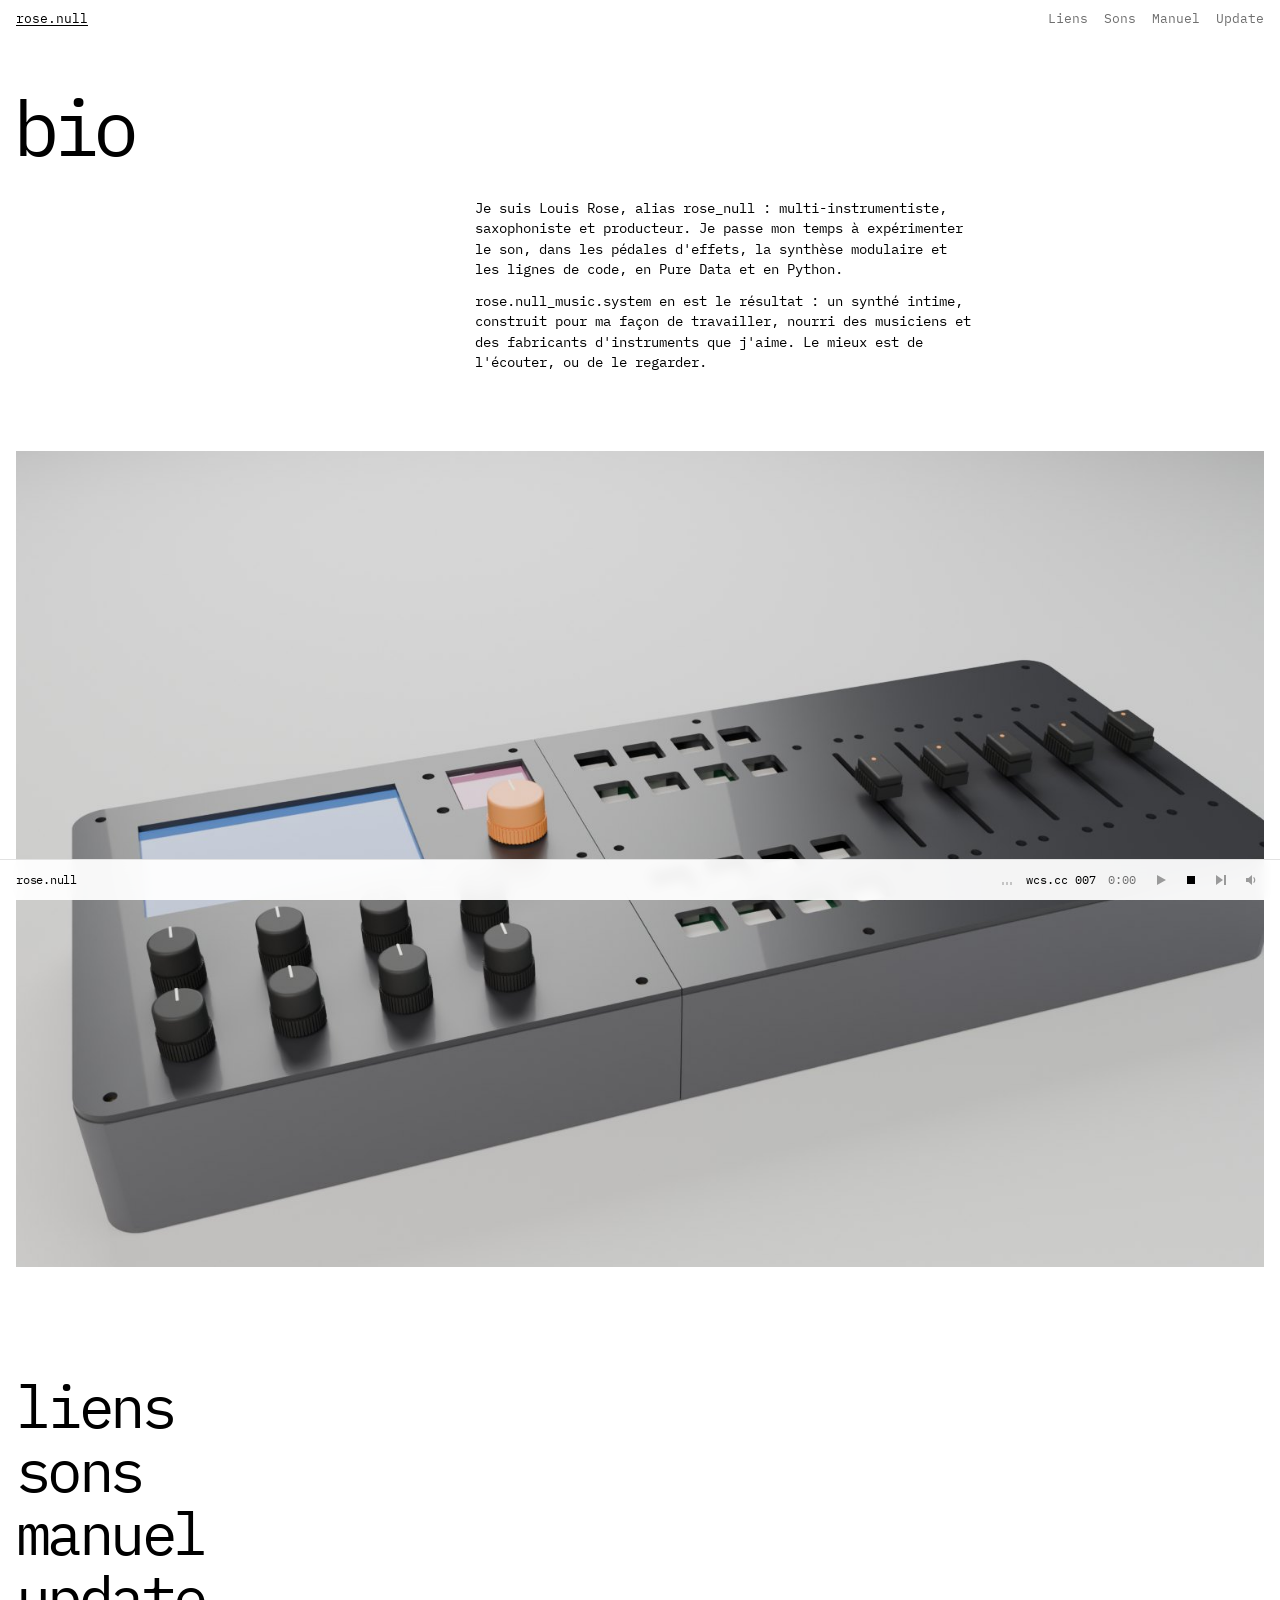
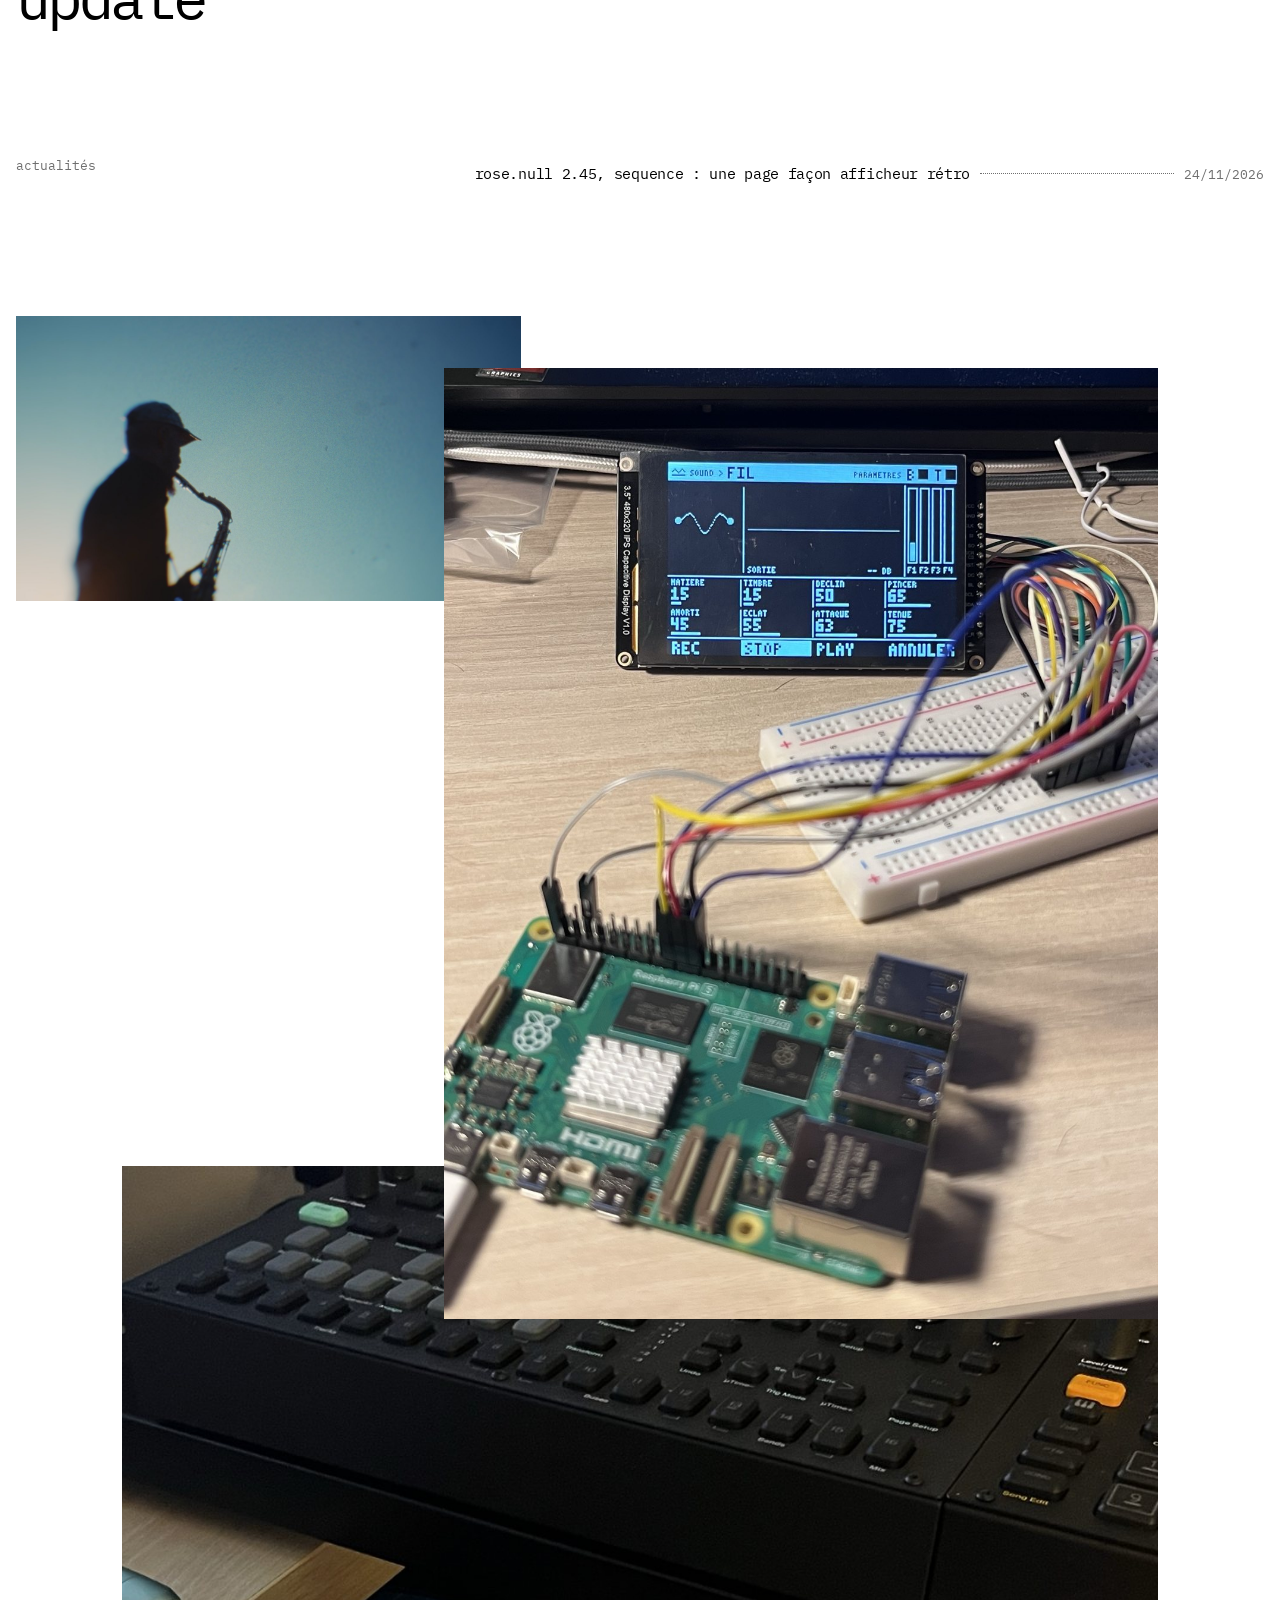
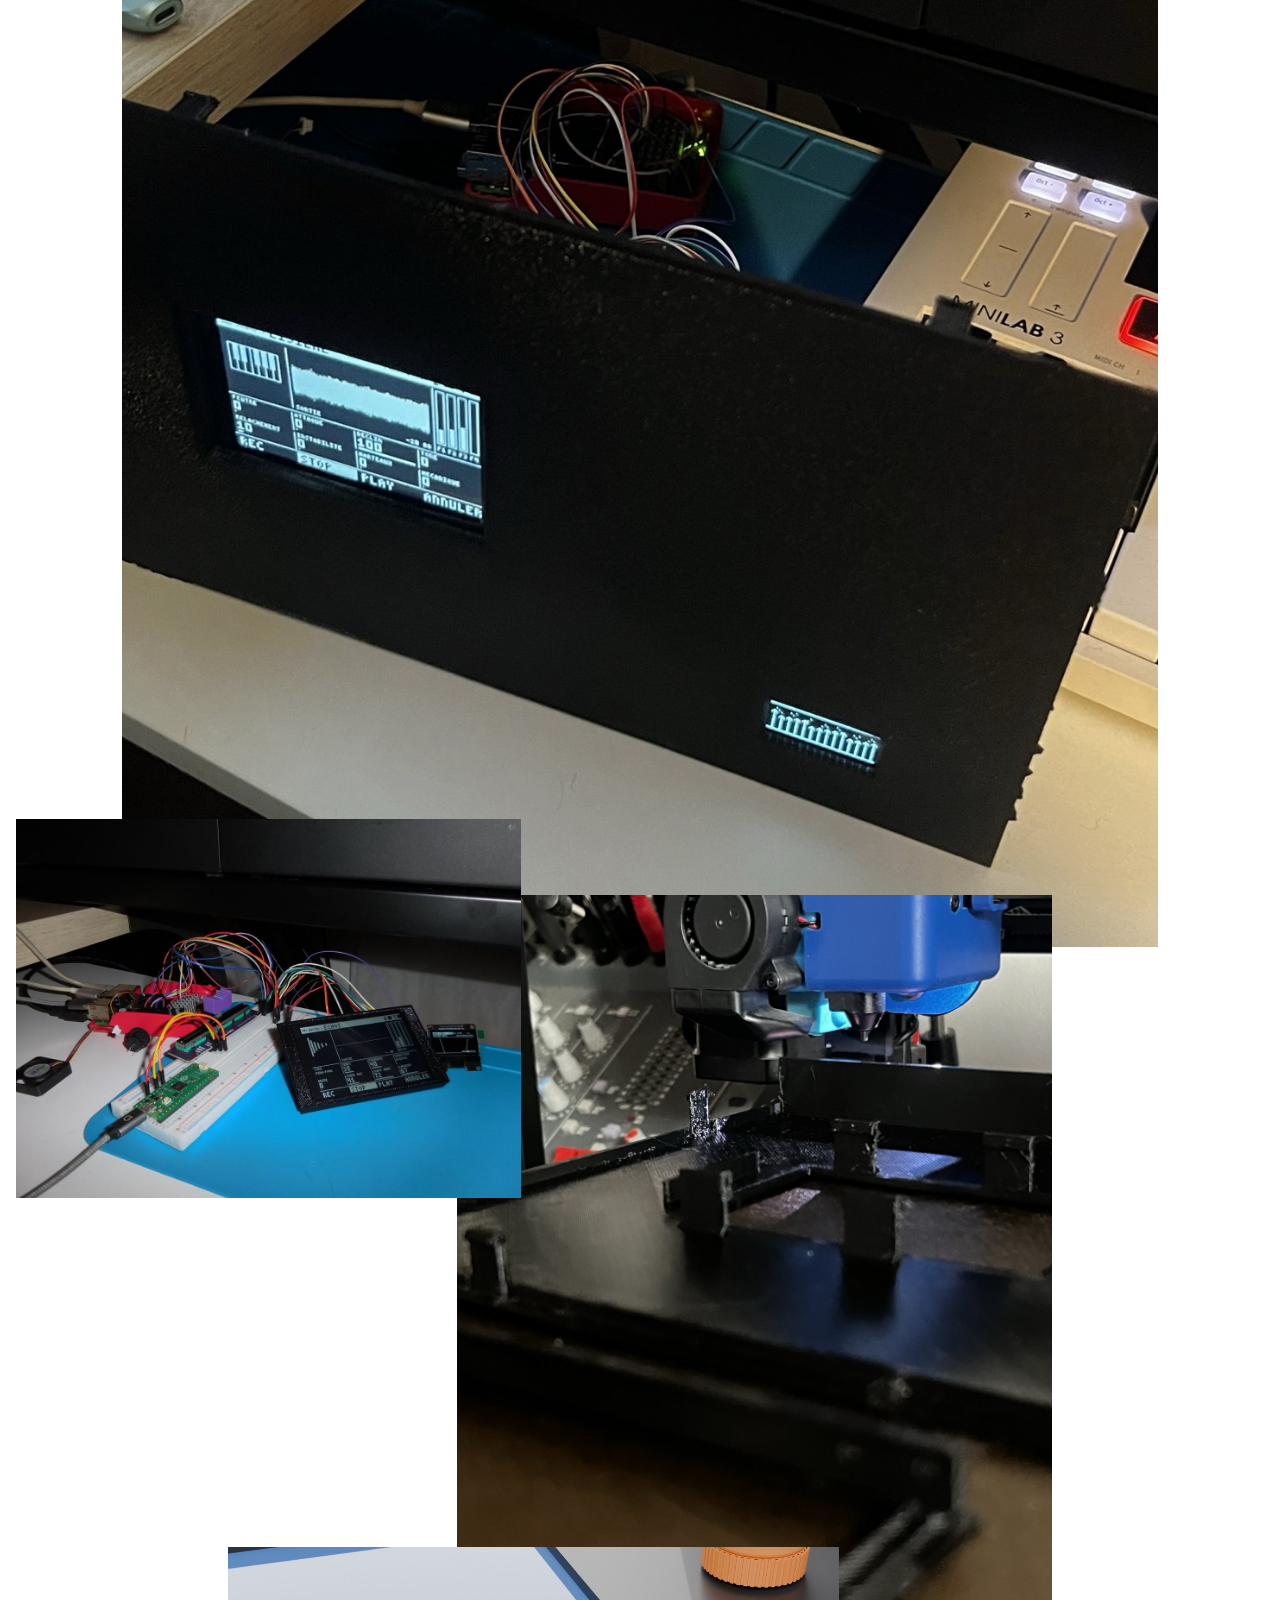
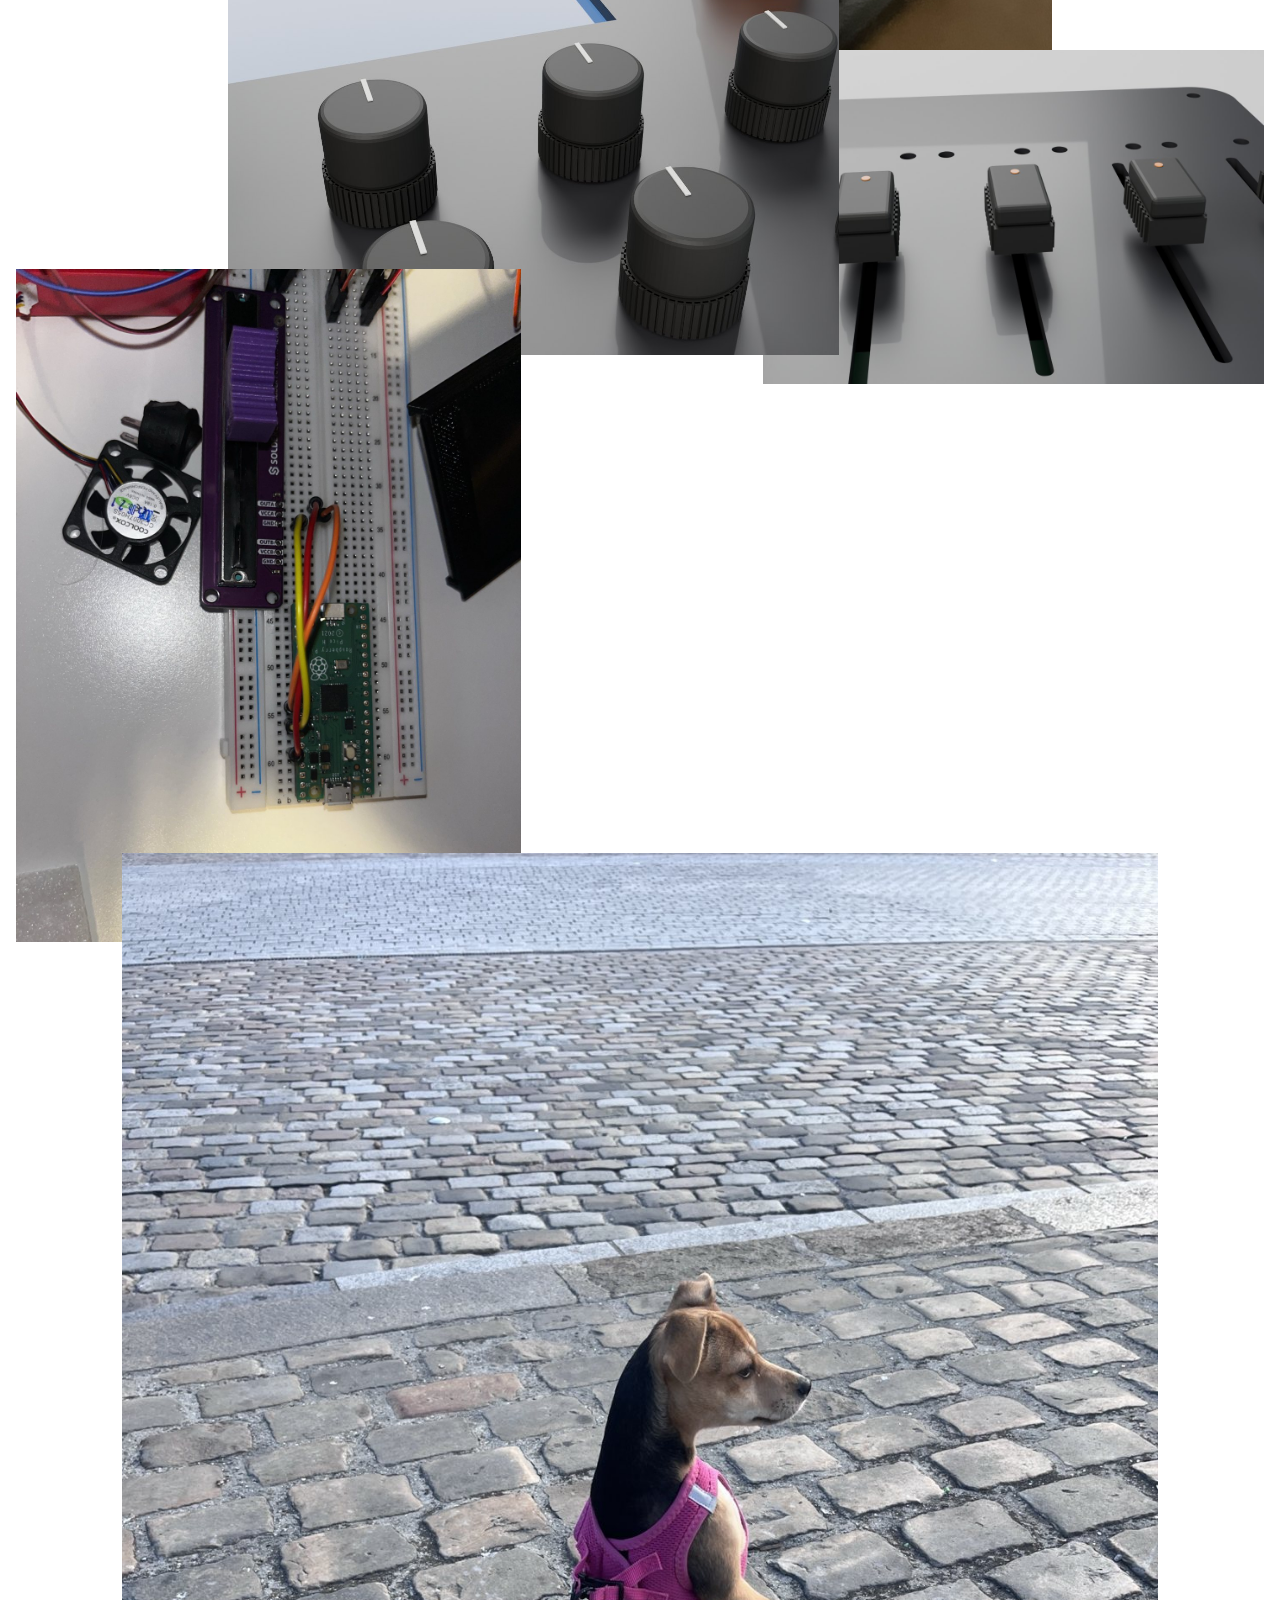
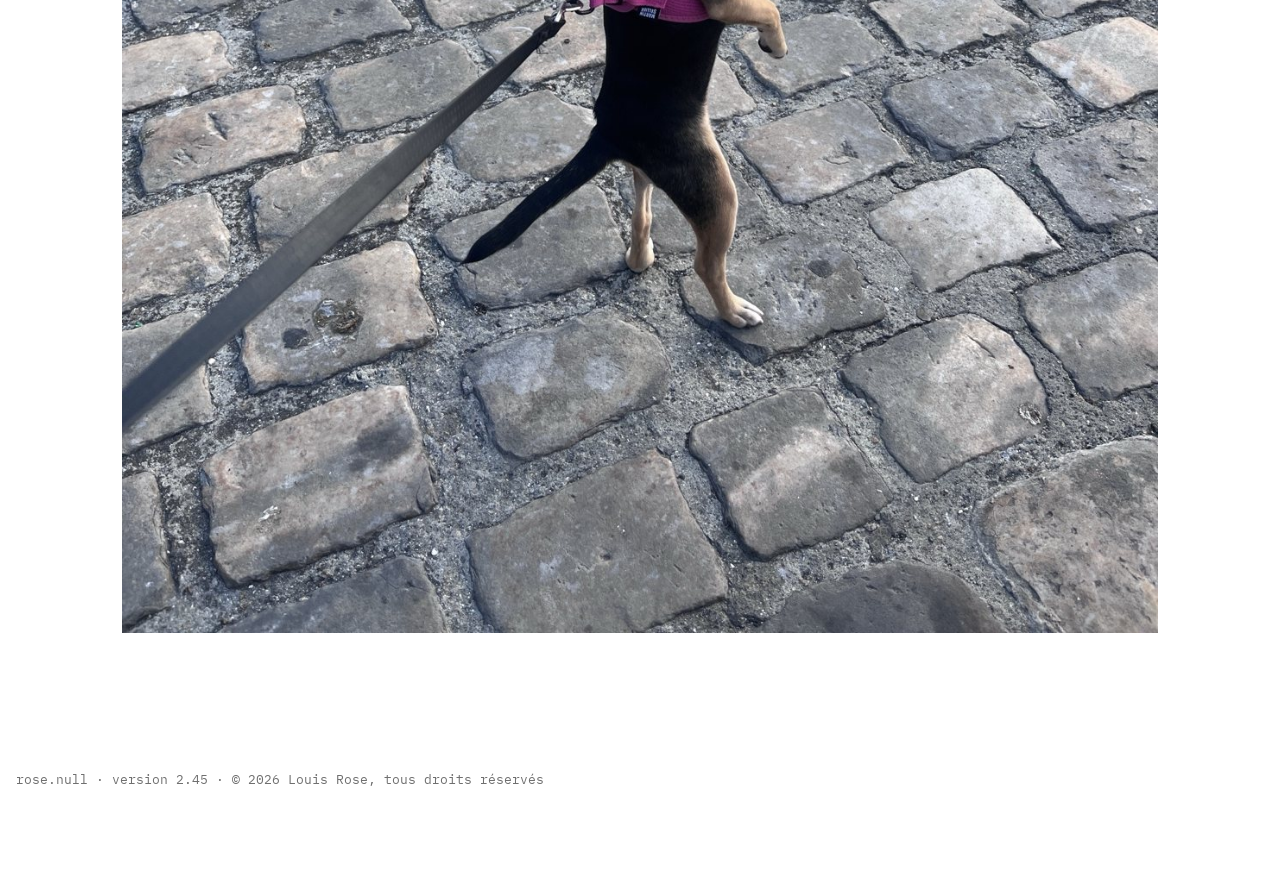
==== commit 4f5f90df: "Accueil : images encore plus serrées" ====
--- a/index.html
+++ b/index.html
@@ -8,7 +8,7 @@
 <meta name="robots" content="noai, noimageai">
 <link rel="preconnect" href="https://fonts.googleapis.com"><link rel="preconnect" href="https://fonts.gstatic.com" crossorigin>
 <link rel="stylesheet" href="https://fonts.googleapis.com/css2?family=IBM+Plex+Mono:ital,wght@0,400;0,600;1,400&display=swap">
-<link rel="stylesheet" href="site.css?v=9af98eac">
+<link rel="stylesheet" href="site.css?v=4beb8a95">
 </head>
 <body>
 <header class="haut"><nav aria-label="Pages"><a href="./" aria-current="page">rose.null</a><a href="./liens/">Liens</a><a href="./sons/">Sons</a><a href="./manuel/">Manuel</a><a href="./update/">Update</a></nav></header>
--- a/site.css
+++ b/site.css
@@ -111,15 +111,15 @@
 main.acc:not(.cl) .pose { border-top: 0; padding-top: 0; display: grid; grid-template-columns: repeat(12, minmax(0, 1fr)); gap: 0 clamp(12px, 2vw, 28px); align-items: start }
 main.acc:not(.cl) .pose figure { width: auto; margin: 0; position: relative }   /* 27/11, Louis : images serrées, elles peuvent se chevaucher */
 main.acc:not(.cl) .pose figure:nth-child(even) { z-index: 1 }
-.pose .q1 { grid-column: 1 / span 5 }
-.pose .q2 { grid-column: 6 / span 6; margin-top: 7vw !important; margin-left: -4vw !important }
-.pose .q3 { grid-column: 2 / span 10; margin-top: -6vw !important }
-.pose .q4 { grid-column: 1 / span 5; margin-top: -4vw !important }
-.pose .q5 { grid-column: 6 / span 5; margin-top: 2vw !important; margin-left: -3vw !important }
-.pose .q6 { grid-column: 3 / span 6; margin-top: -5vw !important }
-.pose .q7 { grid-column: 9 / span 4; margin-top: 3vw !important; margin-left: -4vw !important }
+.pose .q1 { grid-column: 1 / span 5 } .pose .q1:not(:first-child) { margin-top: -9vw !important }
+.pose .q2 { grid-column: 6 / span 6; margin-top: 4vw !important; margin-left: -8vw !important }
+.pose .q3 { grid-column: 2 / span 10; margin-top: -12vw !important }
+.pose .q4 { grid-column: 1 / span 5; margin-top: -10vw !important }
+.pose .q5 { grid-column: 6 / span 5; margin-top: -4vw !important; margin-left: -7vw !important }
+.pose .q6 { grid-column: 3 / span 6; margin-top: -11vw !important }
+.pose .q7 { grid-column: 9 / span 4; margin-top: -3vw !important; margin-left: -8vw !important }
 @media (max-width: 860px) {
-  main.acc:not(.cl) .pose figure { margin: 0 0 -6vw !important }
+  main.acc:not(.cl) .pose figure { margin: 0 0 -9vw !important }
   .pose .q1, .pose .q3, .pose .q6 { grid-column: 1 / -1 } .pose .q2, .pose .q5 { grid-column: 4 / -1 } .pose .q4, .pose .q7 { grid-column: 1 / span 9 } }
 /* l'image d'abord (20/11) : elle remplit le premier écran ; les mots viennent en descendant */
 .ecran1 { height: calc(100svh - 44px); margin: 0 0 12vh }
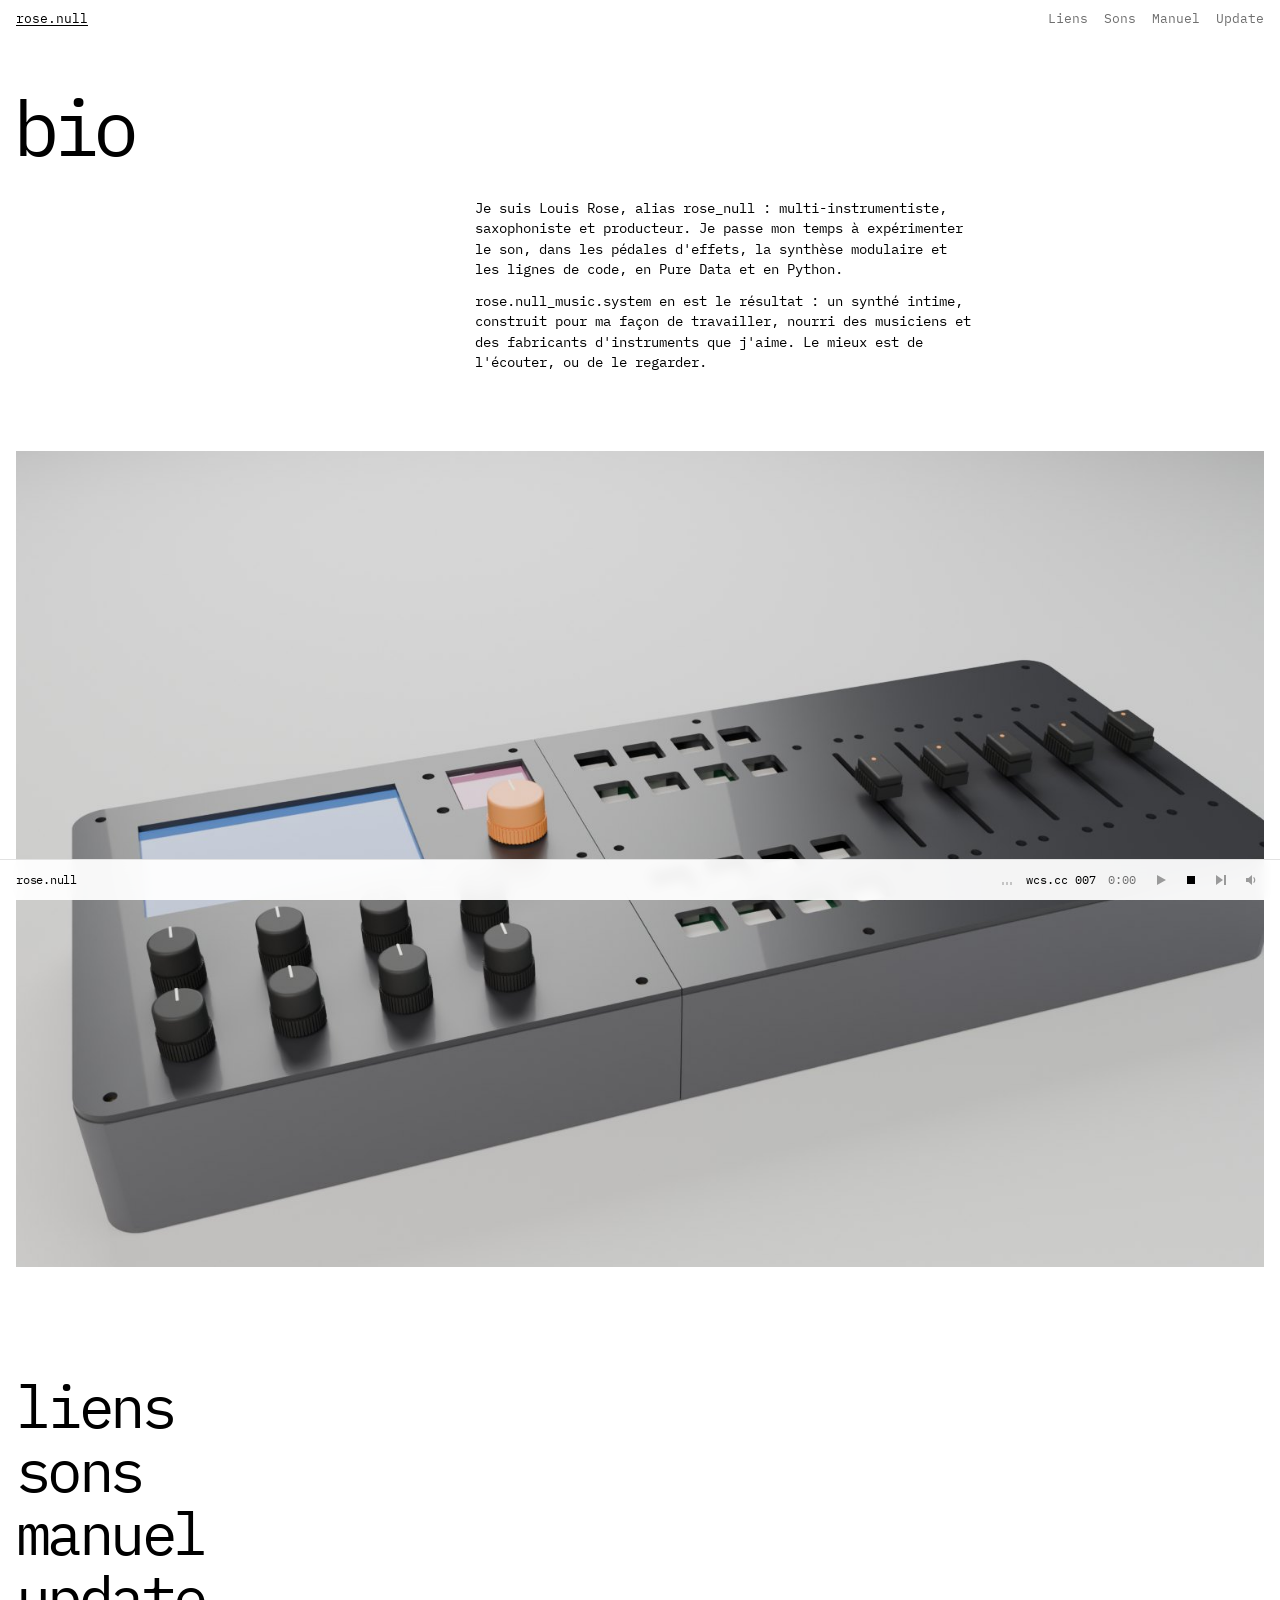
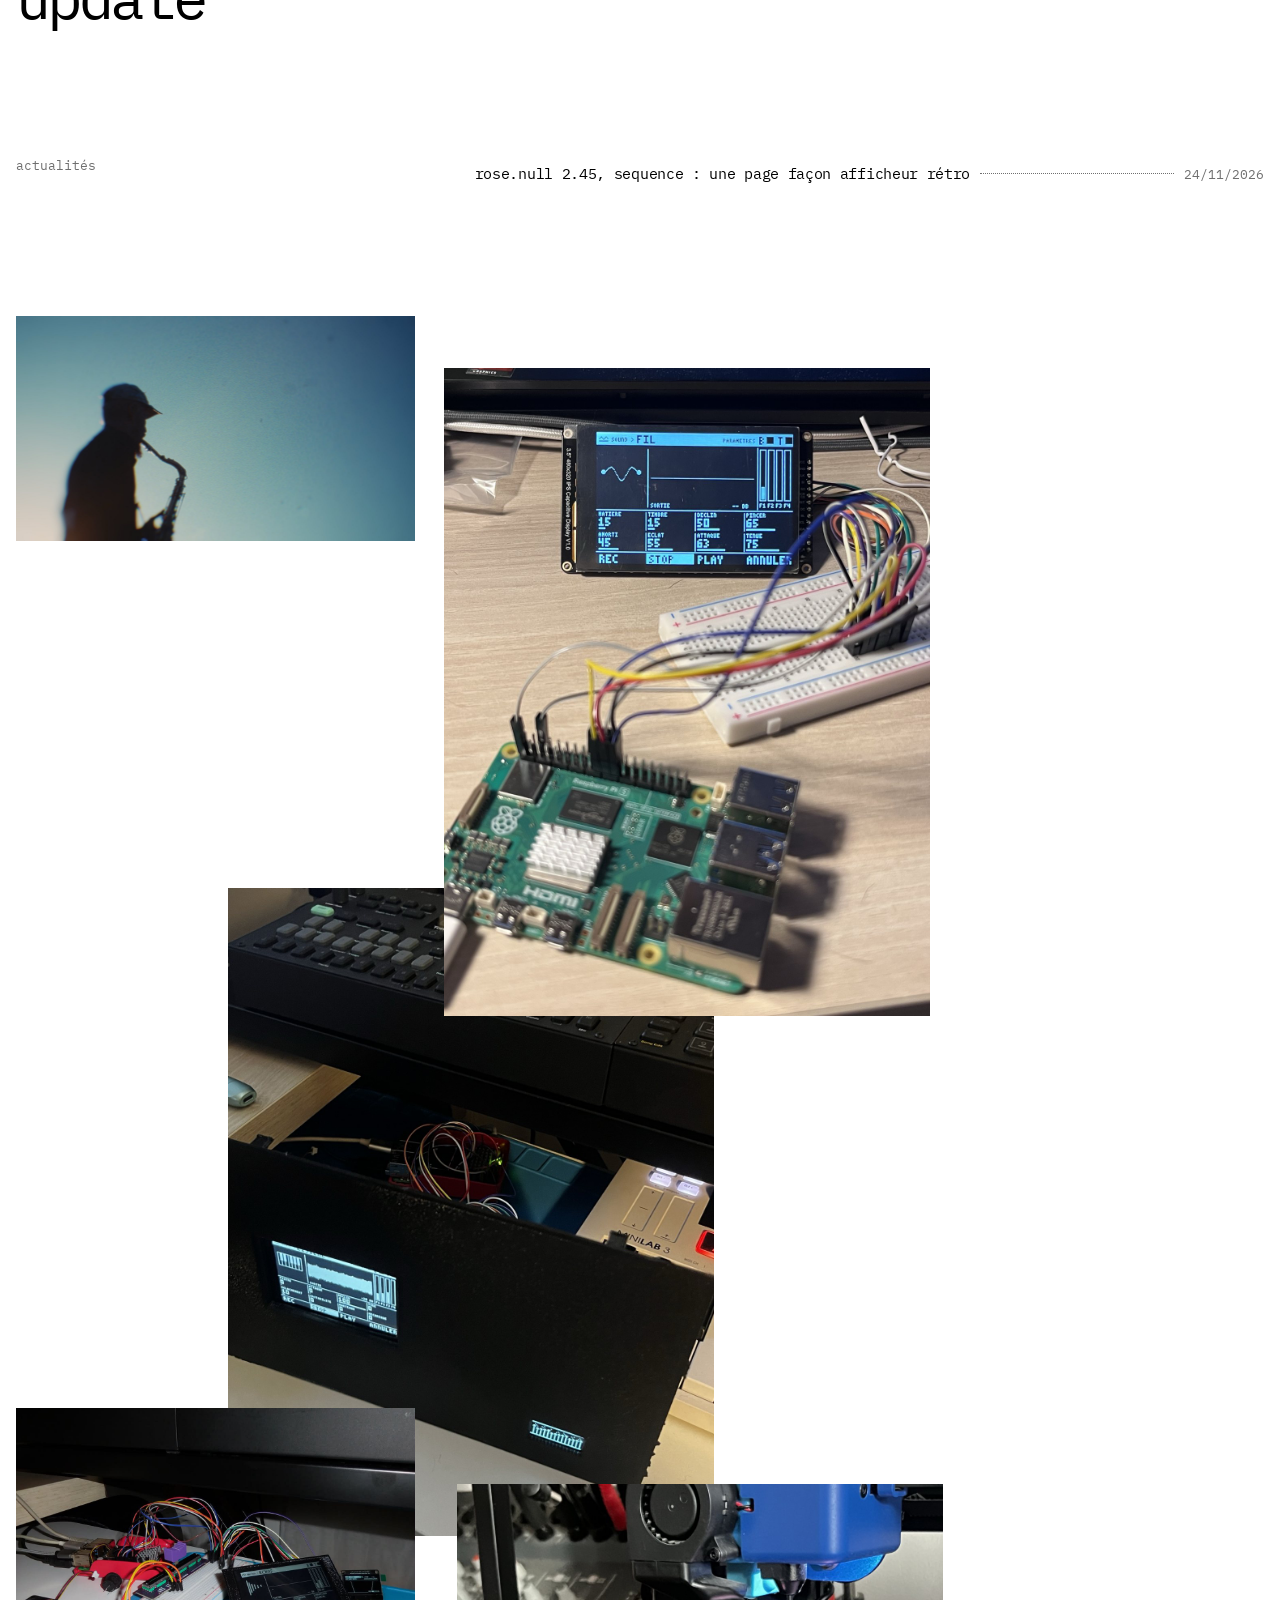
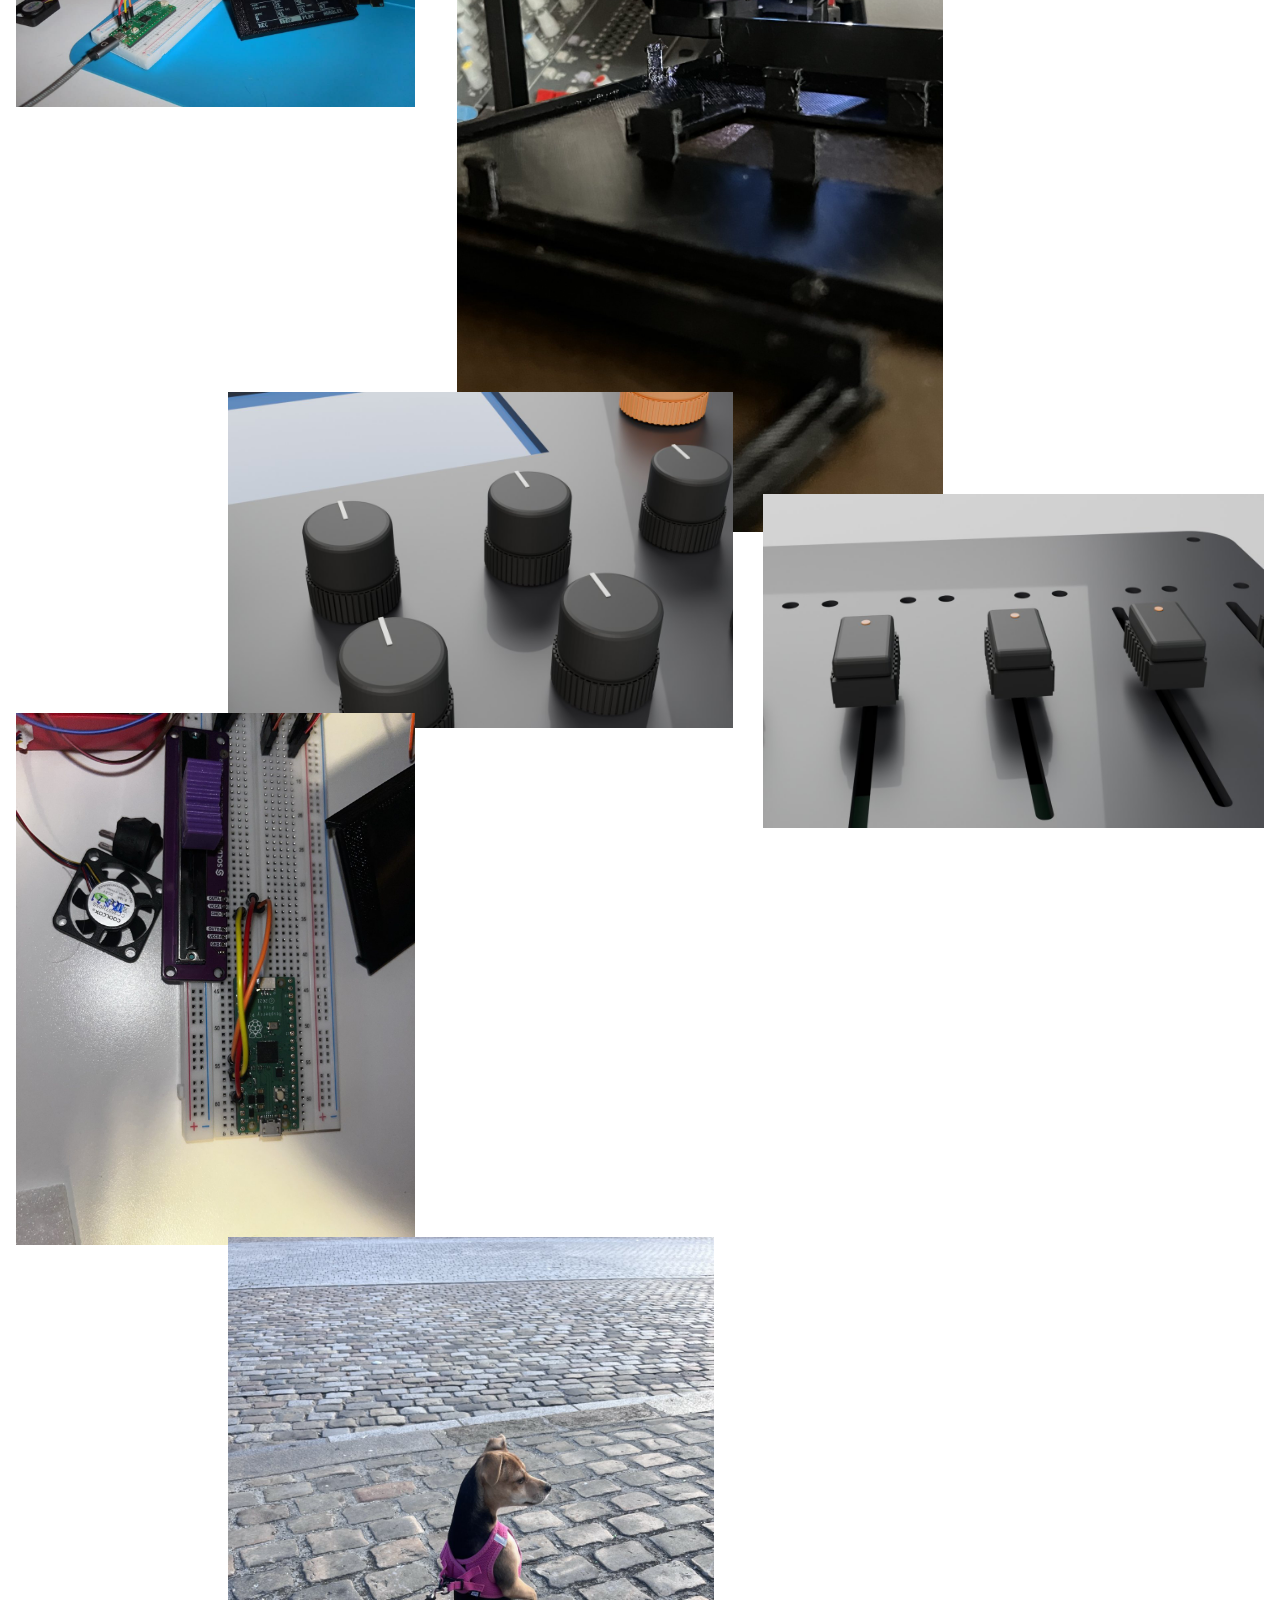
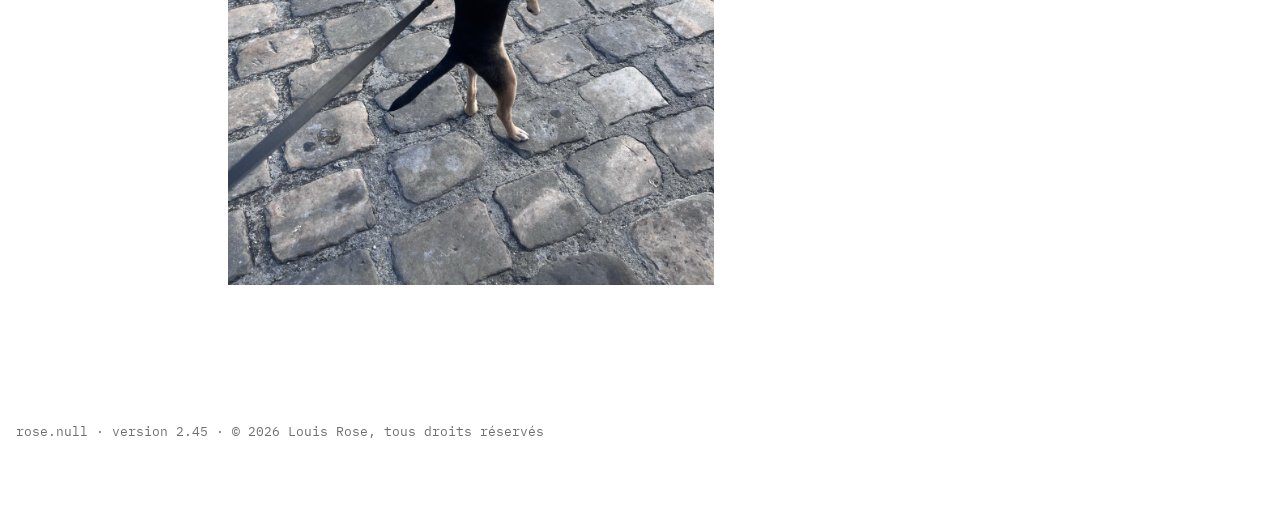
==== commit 93ff1a89: "Accueil : images moins hautes" ====
--- a/index.html
+++ b/index.html
@@ -8,7 +8,7 @@
 <meta name="robots" content="noai, noimageai">
 <link rel="preconnect" href="https://fonts.googleapis.com"><link rel="preconnect" href="https://fonts.gstatic.com" crossorigin>
 <link rel="stylesheet" href="https://fonts.googleapis.com/css2?family=IBM+Plex+Mono:ital,wght@0,400;0,600;1,400&display=swap">
-<link rel="stylesheet" href="site.css?v=4beb8a95">
+<link rel="stylesheet" href="site.css?v=2c8cf4df">
 </head>
 <body>
 <header class="haut"><nav aria-label="Pages"><a href="./" aria-current="page">rose.null</a><a href="./liens/">Liens</a><a href="./sons/">Sons</a><a href="./manuel/">Manuel</a><a href="./update/">Update</a></nav></header>
--- a/site.css
+++ b/site.css
@@ -111,15 +111,16 @@
 main.acc:not(.cl) .pose { border-top: 0; padding-top: 0; display: grid; grid-template-columns: repeat(12, minmax(0, 1fr)); gap: 0 clamp(12px, 2vw, 28px); align-items: start }
 main.acc:not(.cl) .pose figure { width: auto; margin: 0; position: relative }   /* 27/11, Louis : images serrées, elles peuvent se chevaucher */
 main.acc:not(.cl) .pose figure:nth-child(even) { z-index: 1 }
-.pose .q1 { grid-column: 1 / span 5 } .pose .q1:not(:first-child) { margin-top: -9vw !important }
-.pose .q2 { grid-column: 6 / span 6; margin-top: 4vw !important; margin-left: -8vw !important }
-.pose .q3 { grid-column: 2 / span 10; margin-top: -12vw !important }
-.pose .q4 { grid-column: 1 / span 5; margin-top: -10vw !important }
-.pose .q5 { grid-column: 6 / span 5; margin-top: -4vw !important; margin-left: -7vw !important }
-.pose .q6 { grid-column: 3 / span 6; margin-top: -11vw !important }
+main.acc:not(.cl) .pose img { width: auto; max-width: 100%; max-height: 72vh }   /* 27/11, Louis : moins haut */
+.pose .q1 { grid-column: 1 / span 4 } .pose .q1:not(:first-child) { margin-top: -9vw !important }
+.pose .q2 { grid-column: 6 / span 5; margin-top: 4vw !important; margin-left: -8vw !important }
+.pose .q3 { grid-column: 3 / span 7; margin-top: -10vw !important }
+.pose .q4 { grid-column: 1 / span 4; margin-top: -10vw !important }
+.pose .q5 { grid-column: 6 / span 4; margin-top: -4vw !important; margin-left: -7vw !important }
+.pose .q6 { grid-column: 3 / span 5; margin-top: -11vw !important }
 .pose .q7 { grid-column: 9 / span 4; margin-top: -3vw !important; margin-left: -8vw !important }
 @media (max-width: 860px) {
-  main.acc:not(.cl) .pose figure { margin: 0 0 -9vw !important }
+  main.acc:not(.cl) .pose figure { margin: 0 0 -9vw !important } main.acc:not(.cl) .pose img { max-height: 60vh }
   .pose .q1, .pose .q3, .pose .q6 { grid-column: 1 / -1 } .pose .q2, .pose .q5 { grid-column: 4 / -1 } .pose .q4, .pose .q7 { grid-column: 1 / span 9 } }
 /* l'image d'abord (20/11) : elle remplit le premier écran ; les mots viennent en descendant */
 .ecran1 { height: calc(100svh - 44px); margin: 0 0 12vh }
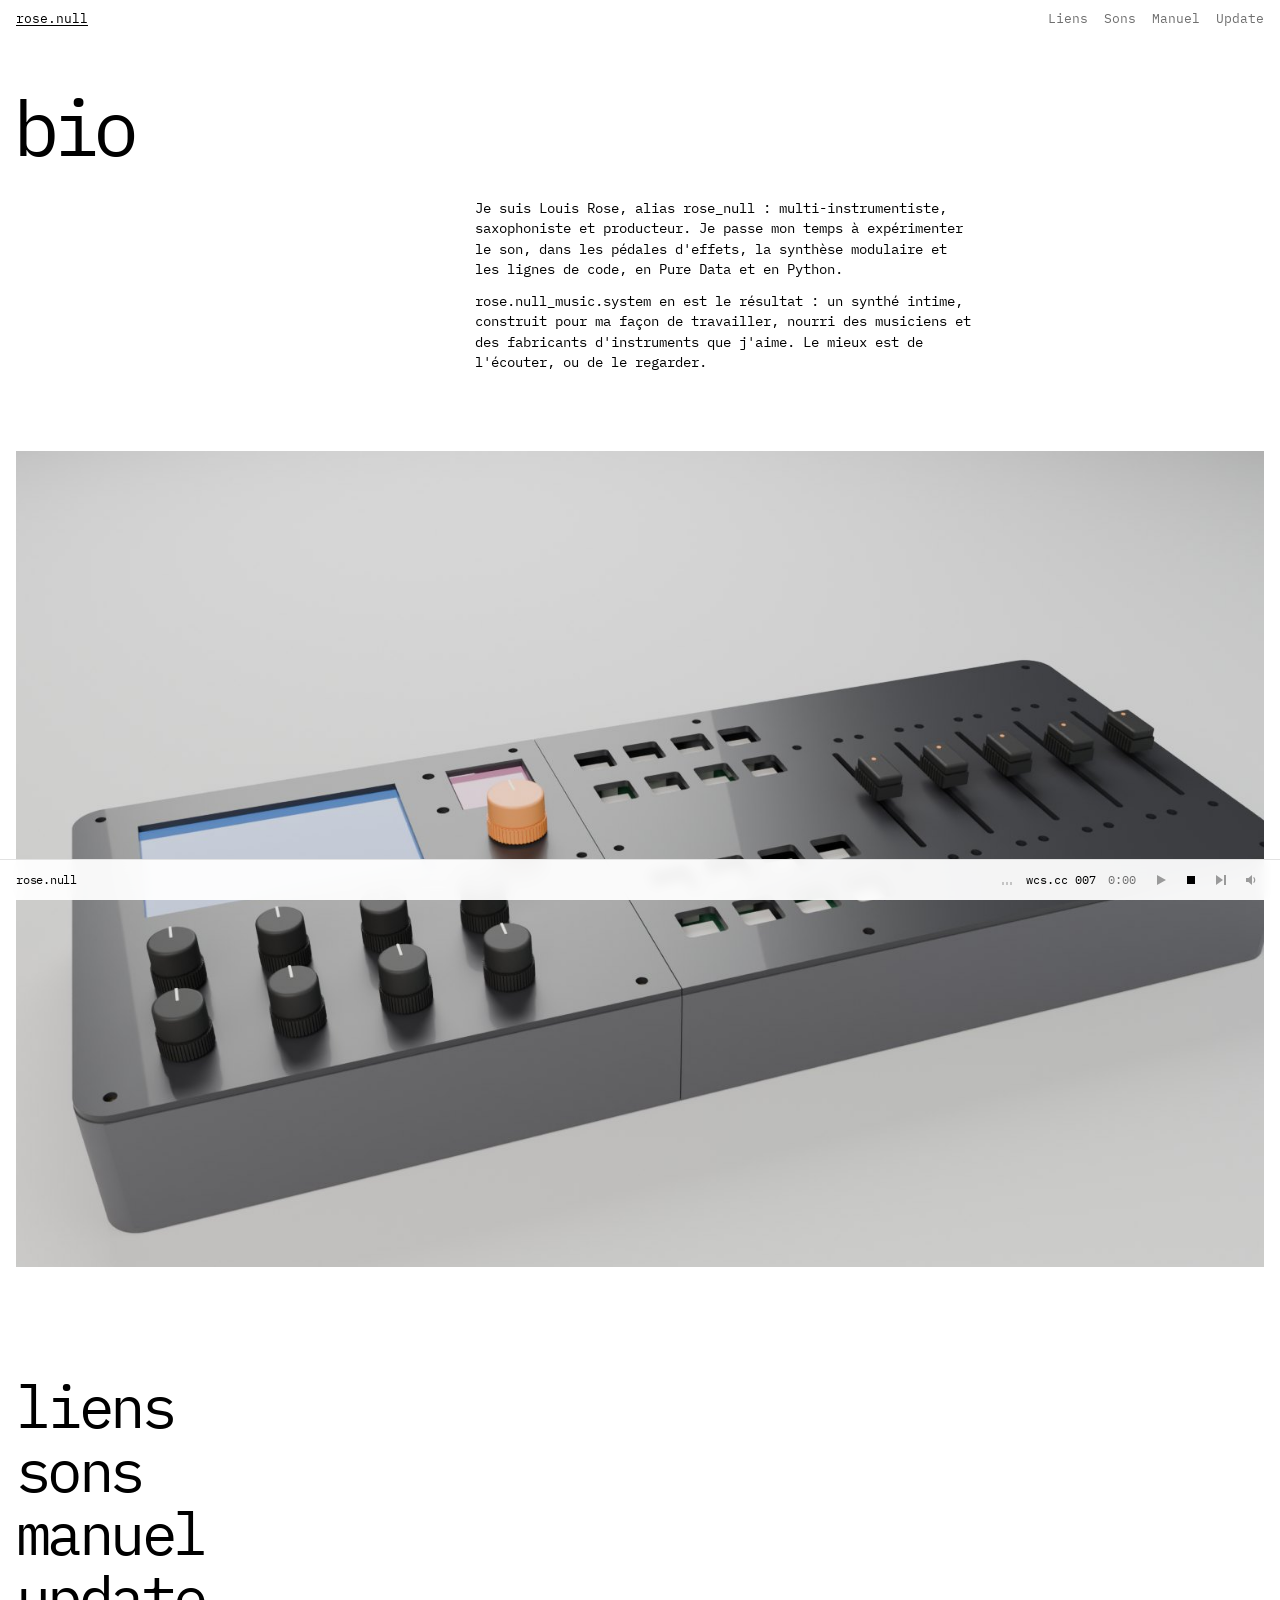
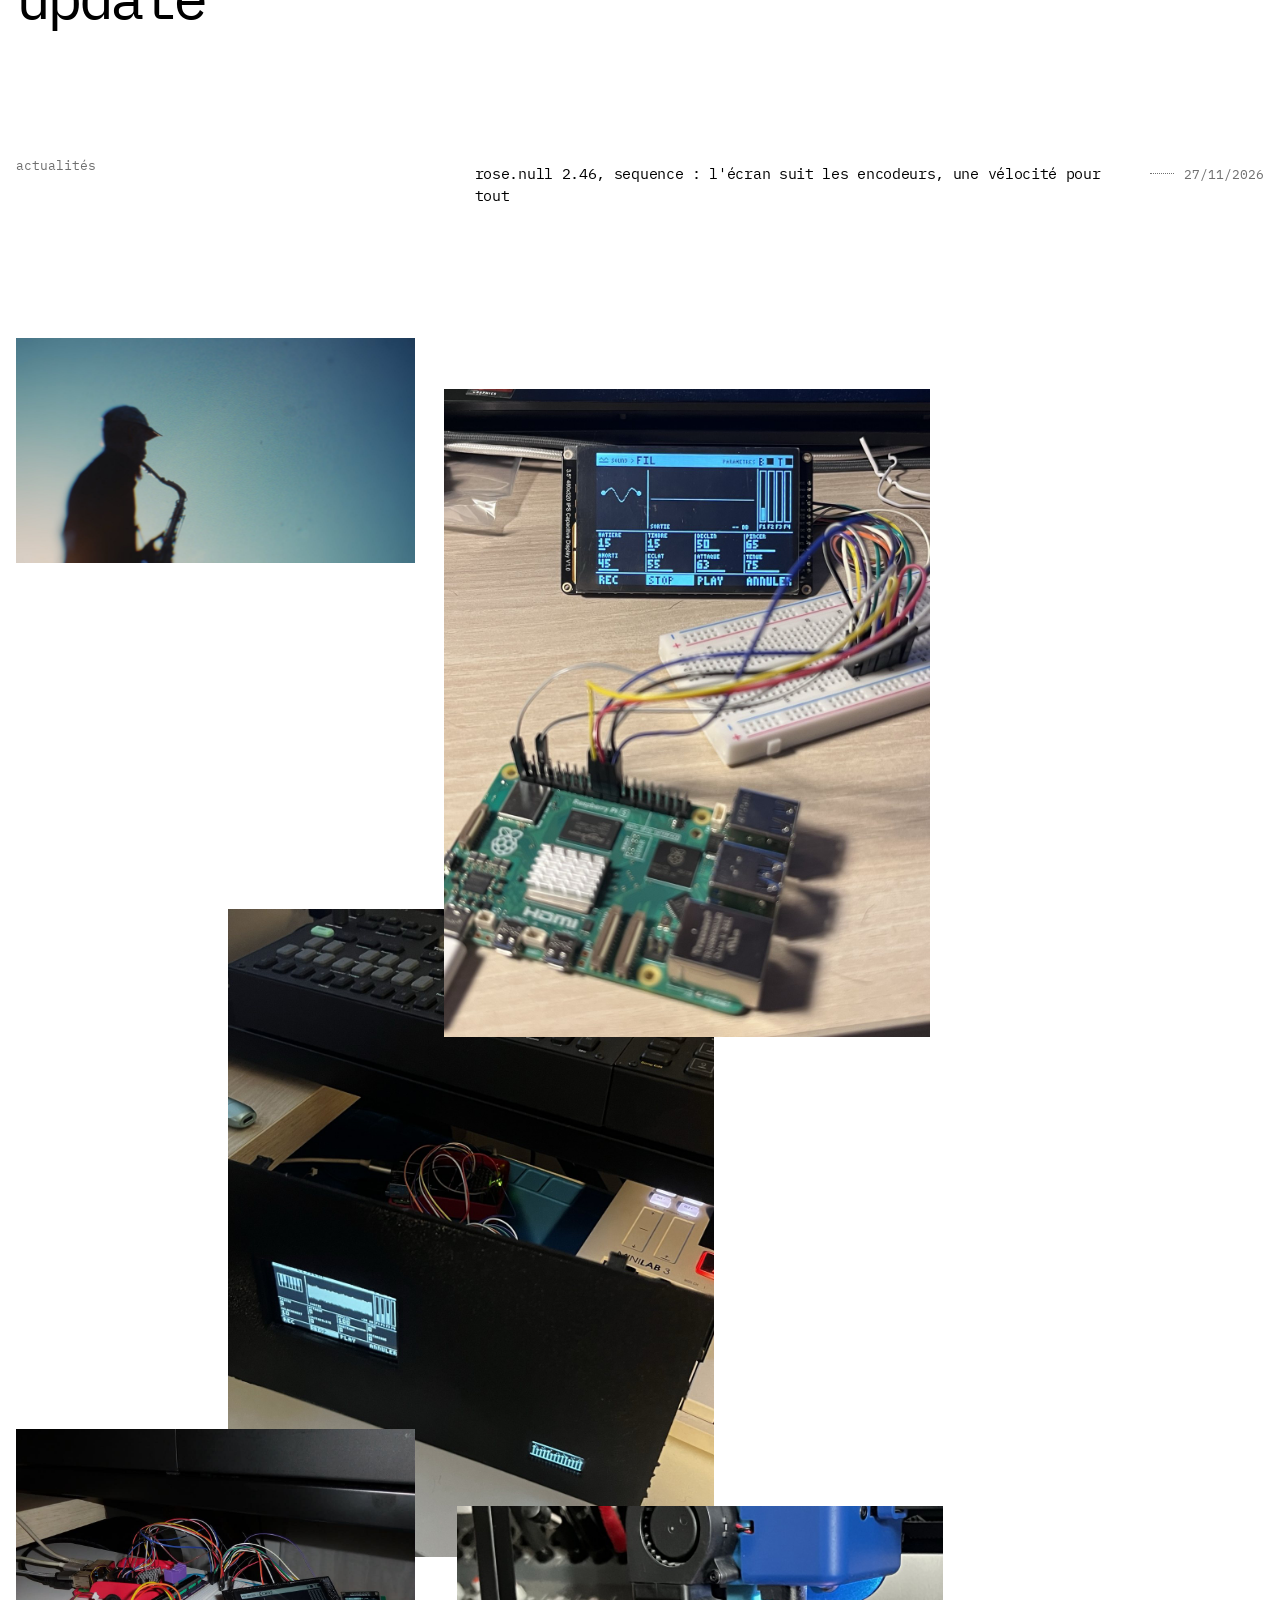
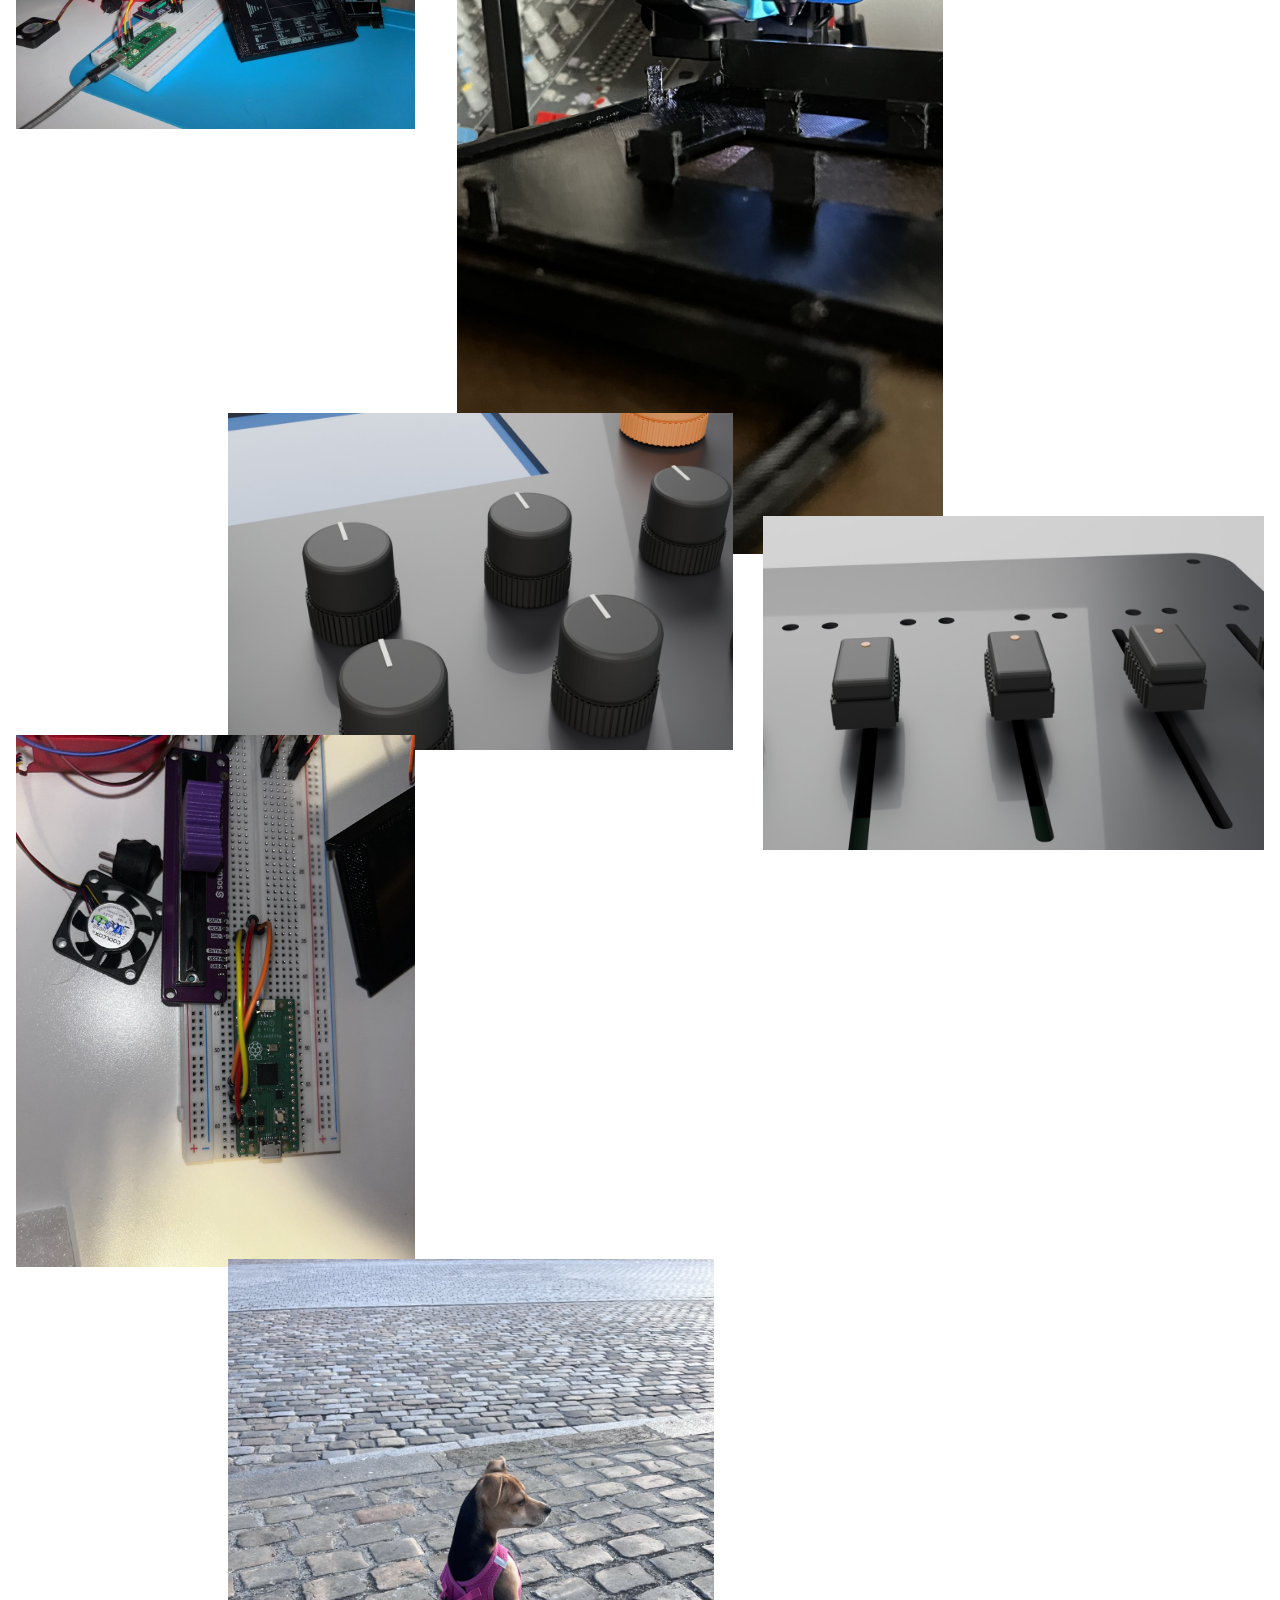
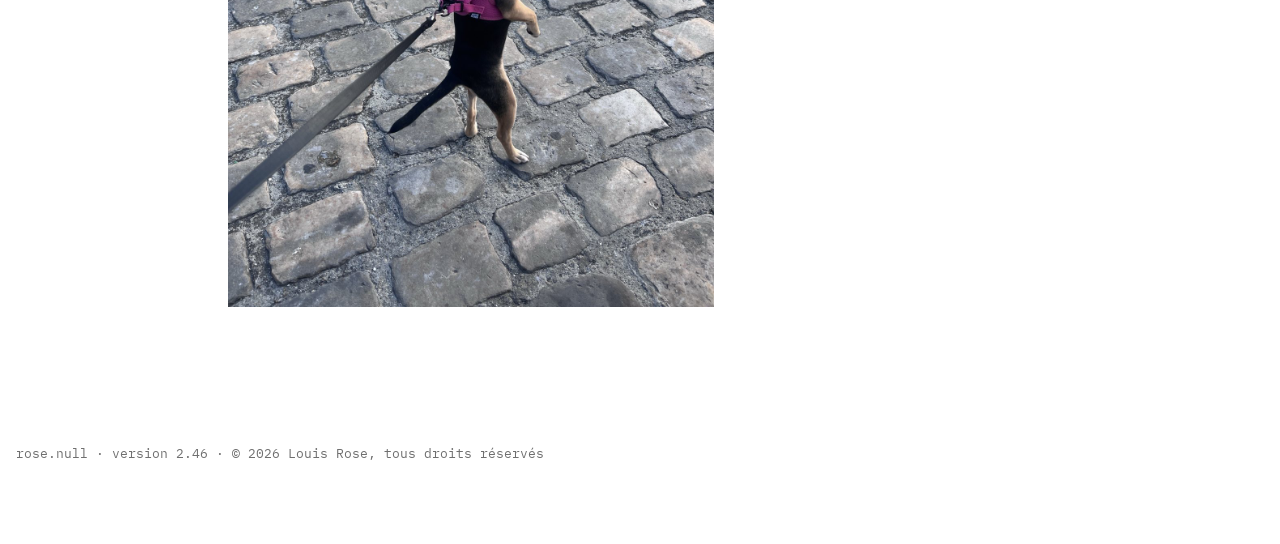
==== commit b6910fa2: "Manuel et update en 2.46" ====
--- a/index.html
+++ b/index.html
@@ -82,8 +82,8 @@
 <h1 class="cache">rose.null</h1>
 <section class="sec" id="bio"><h2>bio</h2><div class="deux"><div></div><div><p>Je suis Louis Rose, alias rose_null : multi-instrumentiste, saxophoniste et producteur. Je passe mon temps à expérimenter le son, dans les pédales d&#x27;effets, la synthèse modulaire et les lignes de code, en Pure Data et en Python.</p><p>rose.null_music.system en est le résultat : un synthé intime, construit pour ma façon de travailler, nourri des musiciens et des fabricants d&#x27;instruments que j&#x27;aime. Le mieux est de l&#x27;écouter, ou de le regarder.</p></div></div></section>
 <header class="ecran1"><figure class="photo"><a href="medias/boitier-3d-ensemble.jpg" target="_blank" rel="noopener" aria-label="Ouvrir en grand : Rendu 3D du boîtier rose.null, capuchons des boutons et des faders"><img src="medias/boitier-3d-ensemble.jpg" alt="Rendu 3D du boîtier rose.null, capuchons des boutons et des faders" loading="eager"></a></figure></header>
-<nav class="ouv" aria-label="Pages"><ol class="sommaire"><li><a href="liens/" data-img="medias/liens/ecouter-01.jpg">liens</a></li><li><a href="sons/" data-img="">sons</a></li><li><a href="manuel/" data-img="[data-uri]">manuel</a></li><li><a href="update/" data-img="[data-uri]">update</a></li></ol></nav>
-<section class="sec min" id="actualites"><div class="deux"><h2 class="etiq">actualités</h2><ol class="conduite"><li><a href="update/"><span class="k">rose.null 2.45, sequence : une page façon afficheur rétro</span><span class="pt"></span><span class="v">24/11/2026</span></a></li></ol></div></section>
+<nav class="ouv" aria-label="Pages"><ol class="sommaire"><li><a href="liens/" data-img="medias/liens/ecouter-01.jpg">liens</a></li><li><a href="sons/" data-img="">sons</a></li><li><a href="manuel/" data-img="[data-uri]">manuel</a></li><li><a href="update/" data-img="[data-uri]">update</a></li></ol></nav>
+<section class="sec min" id="actualites"><div class="deux"><h2 class="etiq">actualités</h2><ol class="conduite"><li><a href="update/"><span class="k">rose.null 2.46, sequence : l&#x27;écran suit les encodeurs, une vélocité pour tout</span><span class="pt"></span><span class="v">27/11/2026</span></a></li></ol></div></section>
 <section class="pose" aria-label="Images"><figure class="q1"><a href="medias/photo-sax.jpg" target="_blank" rel="noopener" aria-label="Ouvrir en grand : Silhouette au saxophone"><img src="medias/photo-sax.jpg" alt="Silhouette au saxophone" loading="lazy"></a></figure><figure class="q2"><a href="medias/prototype-ecran-pi5.jpg" target="_blank" rel="noopener" aria-label="Ouvrir en grand : Raspberry Pi 5 et écran 3,5 pouces"><img src="medias/prototype-ecran-pi5.jpg" alt="Raspberry Pi 5 et écran 3,5 pouces" loading="lazy"></a></figure><figure class="q3"><a href="medias/prototype-boitier.jpg" target="_blank" rel="noopener" aria-label="Ouvrir en grand : Le boîtier du prototype, écrans allumés, à côté du MiniLab 3"><img src="medias/prototype-boitier.jpg" alt="Le boîtier du prototype, écrans allumés, à côté du MiniLab 3" loading="lazy"></a></figure><figure class="q4"><a href="medias/prototype-montage-ecrans.jpg" target="_blank" rel="noopener" aria-label="Ouvrir en grand : Le montage complet : Raspberry Pi 5, Pico, fader, écran 3,5 pouces et écran 1,3 pouce"><img src="medias/prototype-montage-ecrans.jpg" alt="Le montage complet : Raspberry Pi 5, Pico, fader, écran 3,5 pouces et écran 1,3 pouce" loading="lazy"></a></figure><figure class="q5"><a href="medias/prototype-impression-3d.jpg" target="_blank" rel="noopener" aria-label="Ouvrir en grand : Impression 3D du boîtier"><img src="medias/prototype-impression-3d.jpg" alt="Impression 3D du boîtier" loading="lazy"></a></figure><figure class="q6"><a href="medias/boitier-3d-boutons.jpg" target="_blank" rel="noopener" aria-label="Ouvrir en grand : Rendu 3D, gros plan sur les boutons rotatifs crantés"><img src="medias/boitier-3d-boutons.jpg" alt="Rendu 3D, gros plan sur les boutons rotatifs crantés" loading="lazy"></a></figure><figure class="q7"><a href="medias/boitier-3d-faders.jpg" target="_blank" rel="noopener" aria-label="Ouvrir en grand : Rendu 3D, gros plan sur les capuchons striés des faders"><img src="medias/boitier-3d-faders.jpg" alt="Rendu 3D, gros plan sur les capuchons striés des faders" loading="lazy"></a></figure><figure class="q1"><a href="medias/prototype-fader-pico.jpg" target="_blank" rel="noopener" aria-label="Ouvrir en grand : Un fader relié au Raspberry Pi Pico, sur plaque d&#x27;essai"><img src="medias/prototype-fader-pico.jpg" alt="Un fader relié au Raspberry Pi Pico, sur plaque d&#x27;essai" loading="lazy"></a></figure><figure class="q2 vid"><a href="medias/video-glanes.mp4" target="_blank" rel="noopener" aria-label="Voir avec le son : Vidéo : LOOPER, les têtes GLANES sur la boucle"><video src="medias/video-glanes.mp4" autoplay muted loop playsinline preload="metadata" aria-hidden="true"></video></a></figure><figure class="q3"><a href="medias/photo-chien.jpg" target="_blank" rel="noopener" aria-label="Ouvrir en grand : Promenade"><img src="medias/photo-chien.jpg" alt="Promenade" loading="lazy"></a></figure></section>
 </main>
 <script>(function () {
@@ -101,6 +101,6 @@
     l.addEventListener('mouseleave', function () { a.classList.remove('on'); });
   });
 })();</script>
-<footer class="pied">rose.null · version 2.45 · © 2026 Louis Rose, tous droits réservés</footer>
+<footer class="pied">rose.null · version 2.46 · © 2026 Louis Rose, tous droits réservés</footer>
 </body>
 </html>
